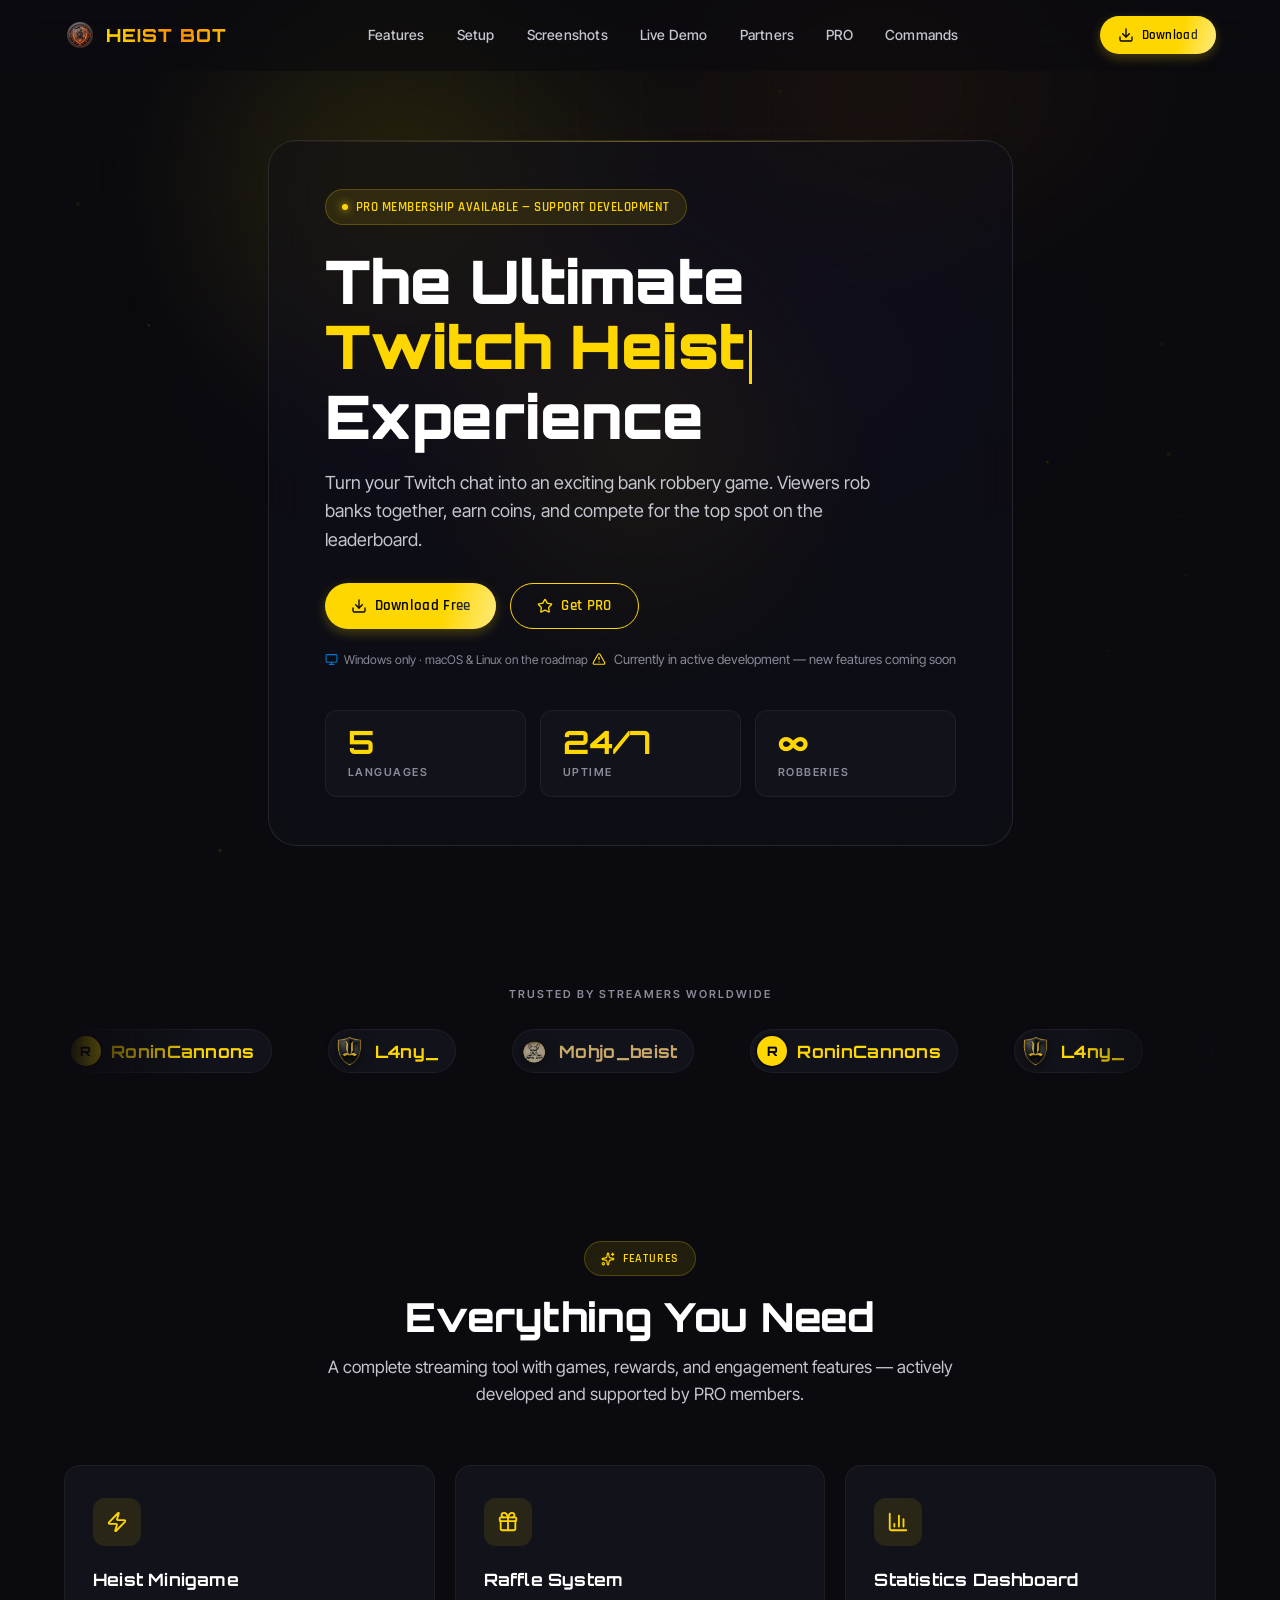
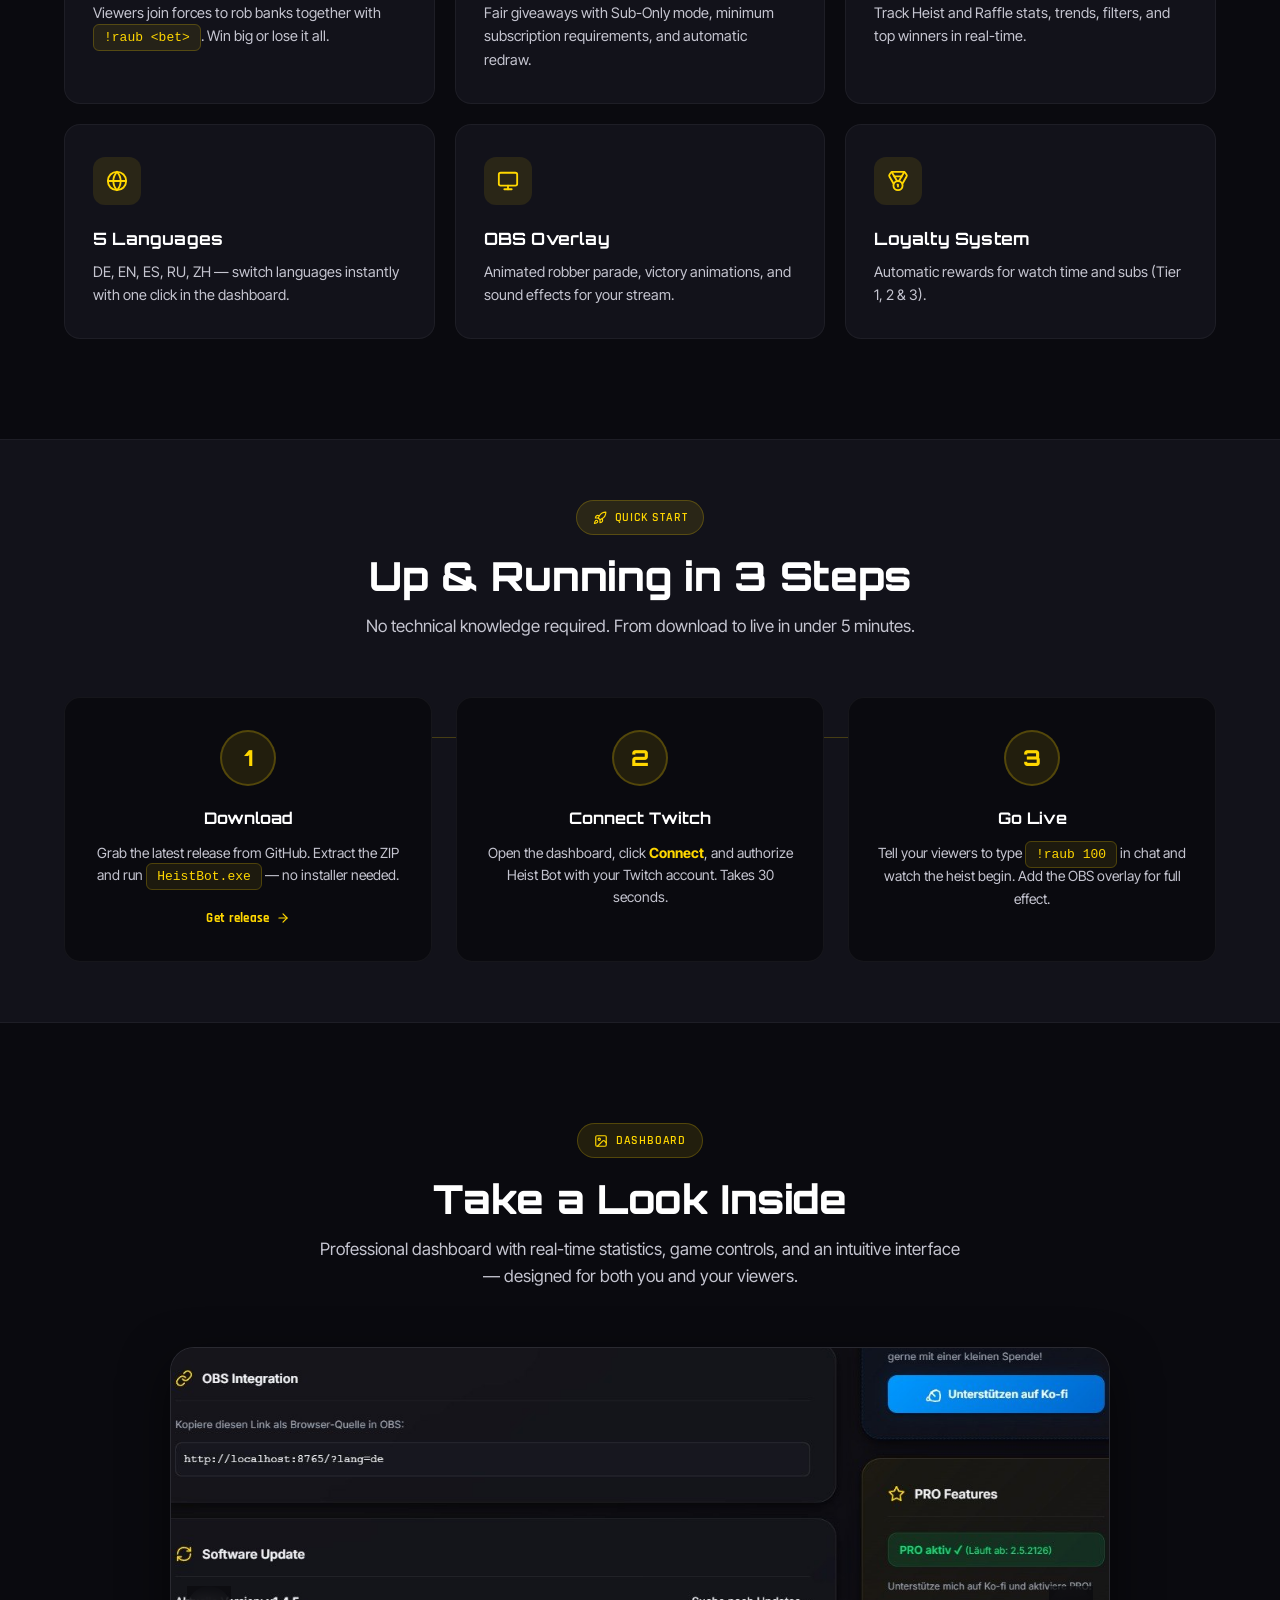
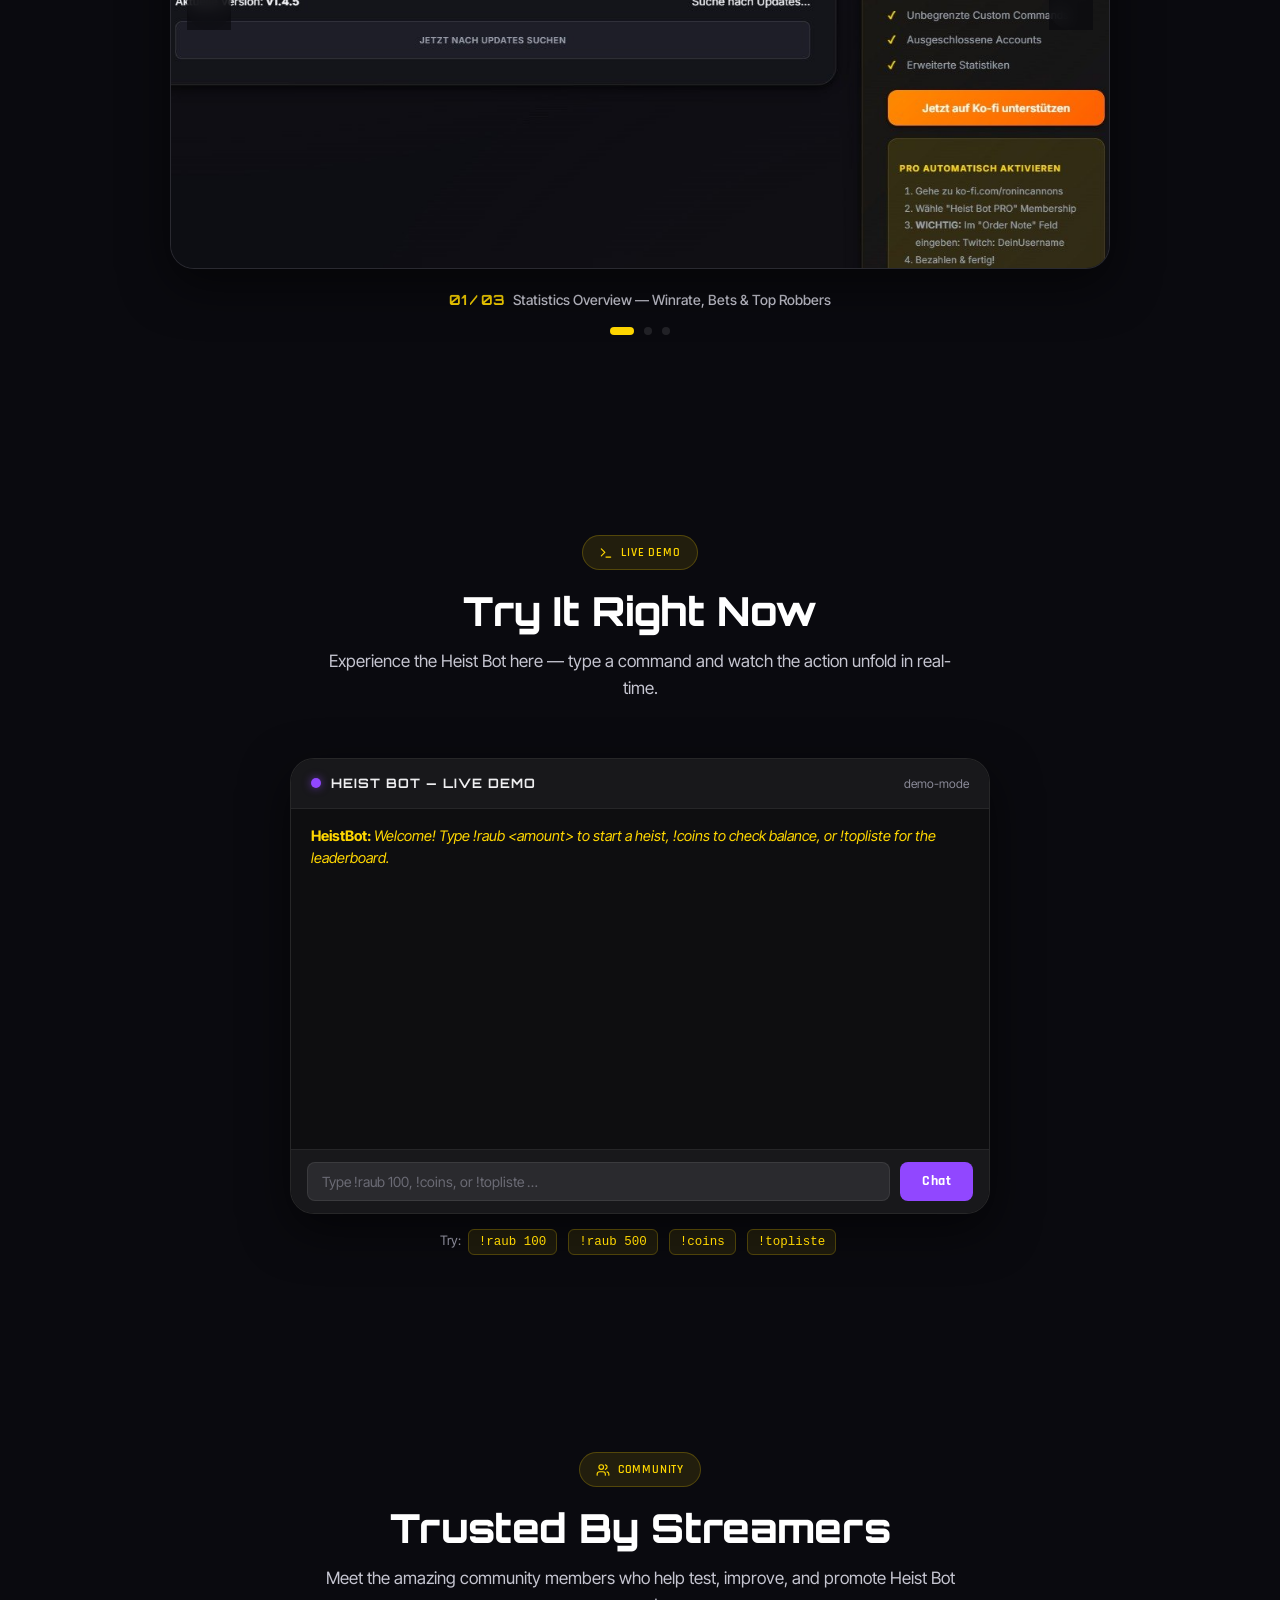
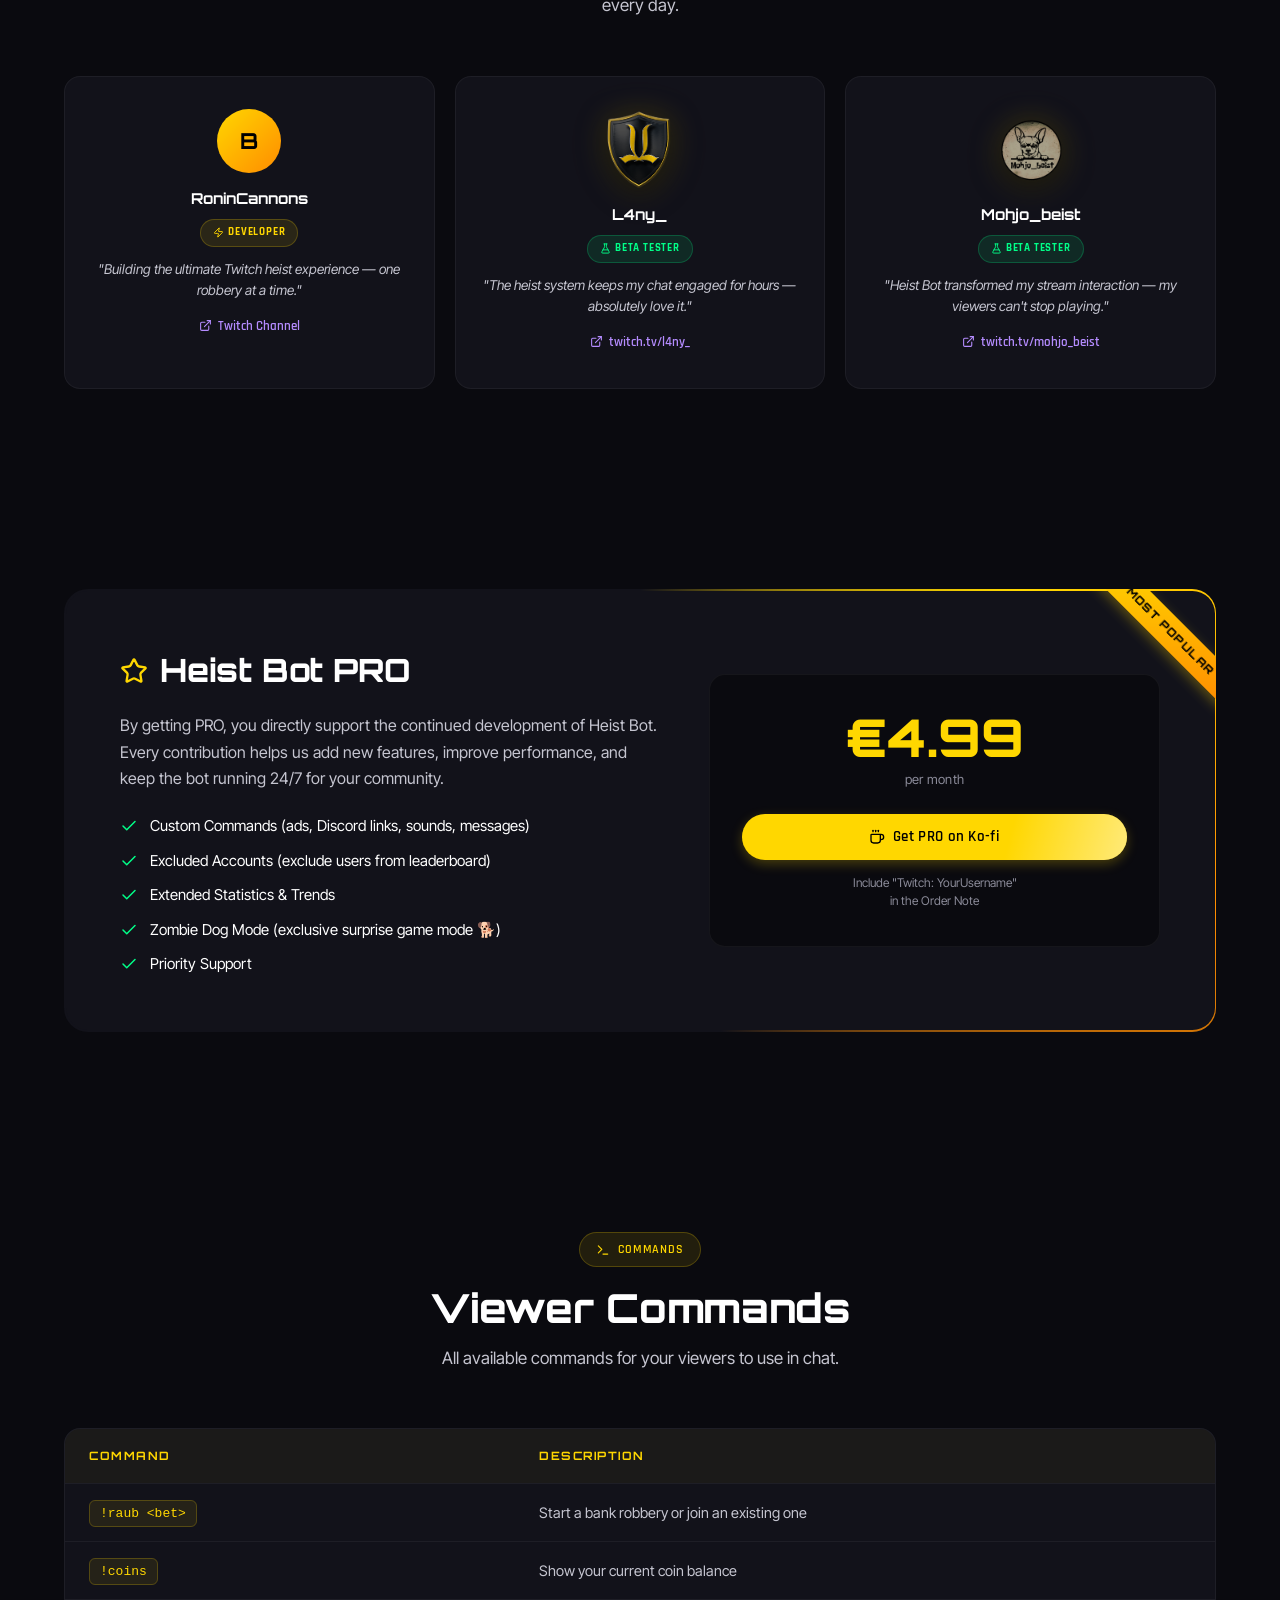
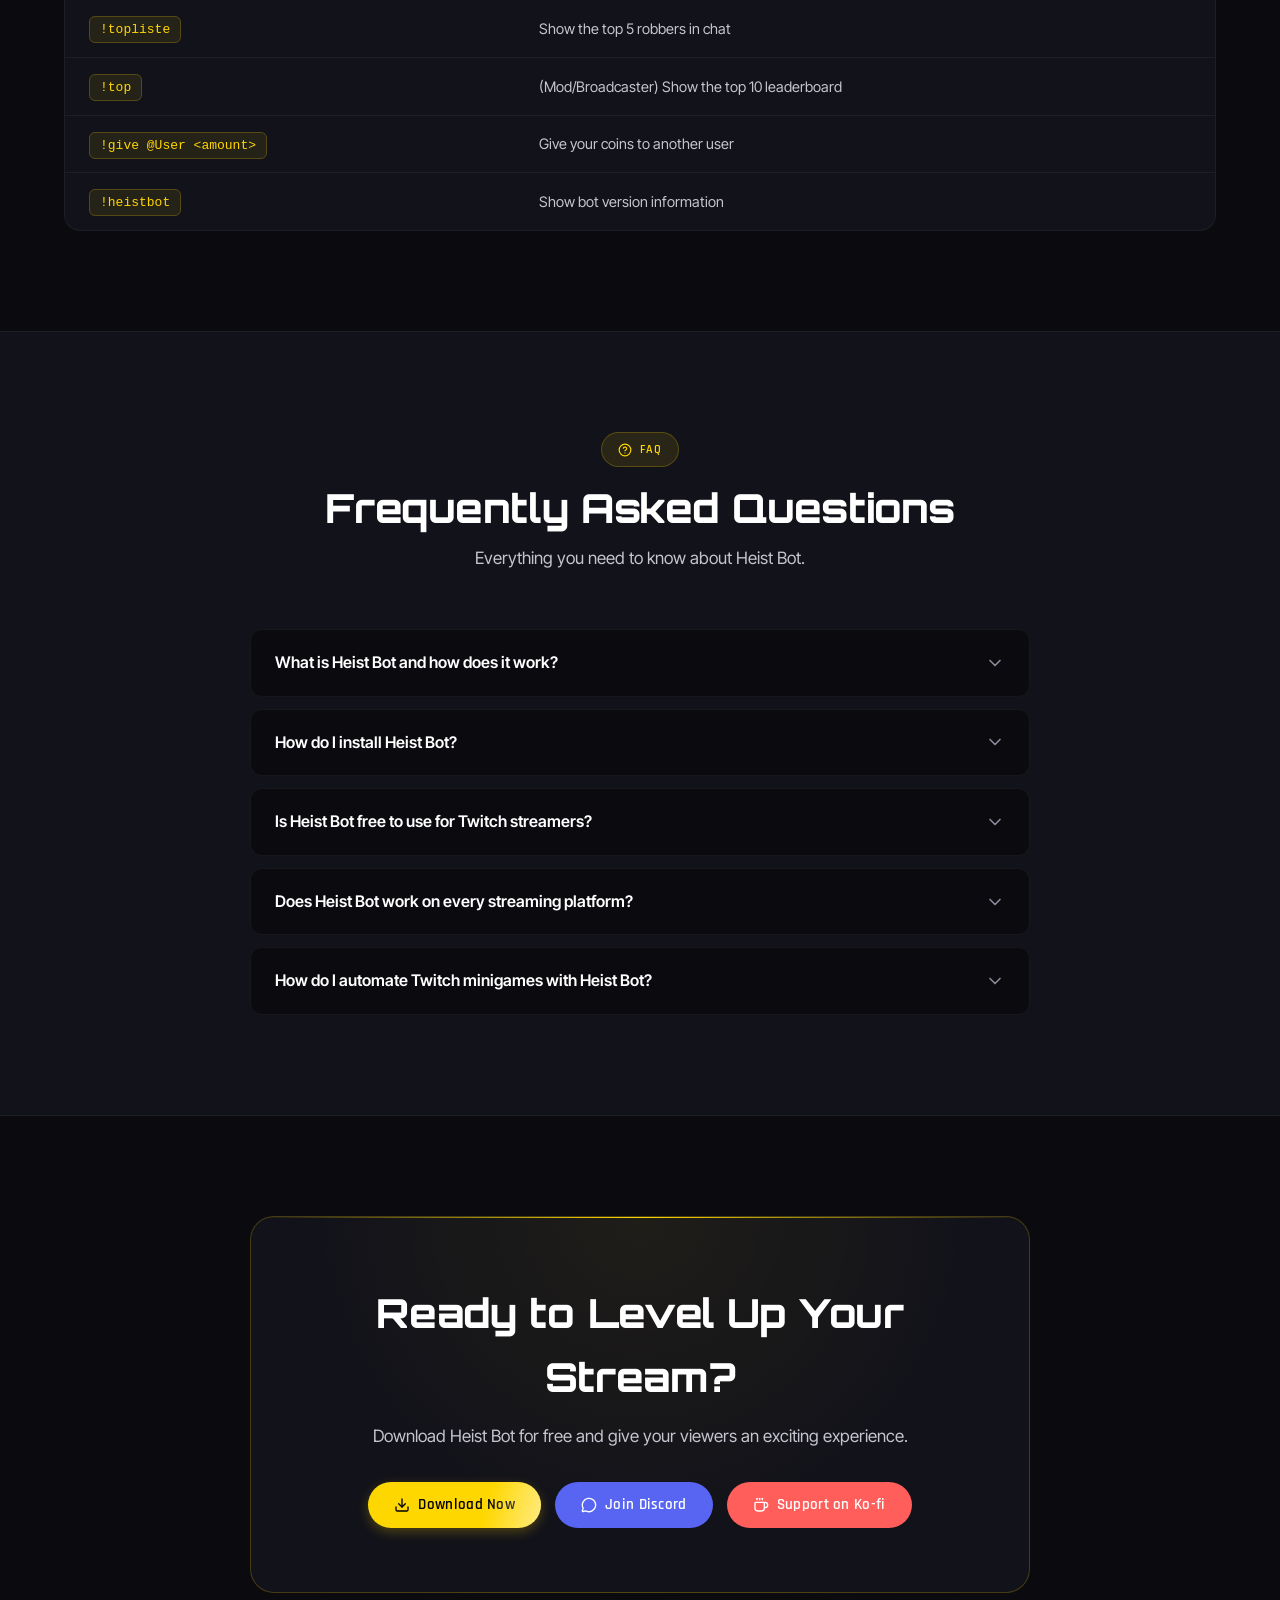
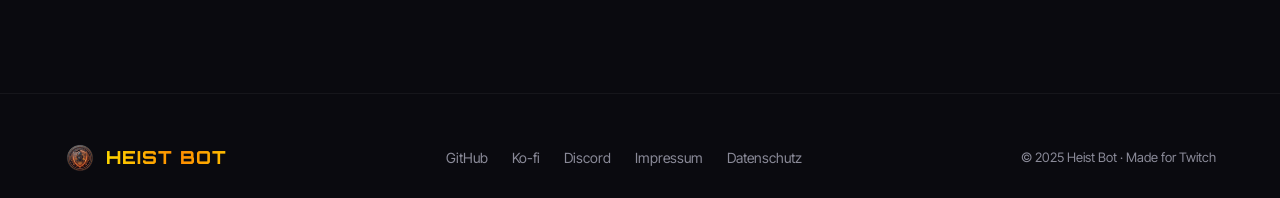
==== index.html @ ab1d0499 "Improve landing page: fixes, mobile nav, new components - Load Orbitron + Rajdhani fonts properly - " ====
<!DOCTYPE html>
<html lang="en">
<head>
    <meta charset="UTF-8">
    <meta name="viewport" content="width=device-width, initial-scale=1.0">
    <title>Heist Bot — The Ultimate Twitch Heist Experience | Free Twitch Bot</title>
    <meta name="description" content="Turn your Twitch chat into an exciting bank robbery game! Heist Bot lets viewers rob banks together, earn coins, and compete on leaderboards. Free download, PRO features available.">
    <meta name="keywords" content="Twitch bot, Twitch heist, stream tools, Twitch games, streamer bot, channel rewards, Twitch overlay, OBS overlay, Twitch chat game">
    <meta name="author" content="Benjamin Wascher">
    <meta name="robots" content="index, follow">
    <meta name="theme-color" content="#0a0a0f">

    <!-- Open Graph / Facebook -->
    <meta property="og:type" content="website">
    <meta property="og:url" content="https://www.heist-bot.pro">
    <meta property="og:title" content="Heist Bot — The Ultimate Twitch Heist Experience">
    <meta property="og:description" content="Turn your Twitch chat into an exciting bank robbery game! Viewers rob banks together, earn coins, and compete on leaderboards.">
    <meta property="og:image" content="https://www.heist-bot.pro/assets/og-image.png">

    <!-- Twitter -->
    <meta property="twitter:card" content="summary_large_image">
    <meta property="twitter:url" content="https://www.heist-bot.pro">
    <meta property="twitter:title" content="Heist Bot — The Ultimate Twitch Heist Experience">
    <meta property="twitter:description" content="Turn your Twitch chat into an exciting bank robbery game! Viewers rob banks together, earn coins, and compete on leaderboards.">
    <meta property="twitter:image" content="https://www.heist-bot.pro/assets/og-image.png">

    <link rel="canonical" href="https://www.heist-bot.pro">
    <link rel="icon" type="image/png" href="assets/favicon.png">
    <link rel="stylesheet" href="assets/fonts.css">

    <link rel="preconnect" href="https://fonts.googleapis.com">
    <link rel="preconnect" href="https://fonts.gstatic.com" crossorigin>
    <link href="https://fonts.googleapis.com/css2?family=Inter+Tight:wght@400;500;600;700&family=Orbitron:wght@700;800;900&family=Rajdhani:wght@500;600;700&display=swap" rel="stylesheet">

    <script src="assets/js/lucide.min.js"></script>

    <!-- Schema -->
    <script type="application/ld+json">
    {
      "@context": "https://schema.org",
      "@type": "SoftwareApplication",
      "name": "Heist Bot",
      "operatingSystem": "Windows",
      "applicationCategory": "GameApplication",
      "offers": { "@type": "Offer", "price": "0", "priceCurrency": "USD" }
    }
    </script>
    <script type="application/ld+json">
    {
      "@context": "https://schema.org",
      "@type": "FAQPage",
      "mainEntity": [
        { "@type": "Question", "name": "What is Heist Bot and how does it work?",
          "acceptedAnswer": { "@type": "Answer", "text": "Heist Bot is a free, interactive Twitch chat game that allows your viewers to team up, rob virtual banks, and earn coins. It integrates directly with your stream to boost engagement." } },
        { "@type": "Question", "name": "Is Heist Bot free to use for Twitch streamers?",
          "acceptedAnswer": { "@type": "Answer", "text": "Yes, the core features of Heist Bot are completely free to use. We also offer optional PRO features for advanced customization and premium support." } },
        { "@type": "Question", "name": "How do I install Heist Bot?",
          "acceptedAnswer": { "@type": "Answer", "text": "Download the latest release from GitHub, extract the ZIP, run HeistBot.exe, connect your Twitch account in the dashboard, and go live. Full setup takes under 5 minutes." } },
        { "@type": "Question", "name": "How do I automate Twitch minigames with Heist Bot?",
          "acceptedAnswer": { "@type": "Answer", "text": "Once connected to your Twitch channel, Heist Bot automatically listens for chat commands like '!raub' to start minigames, manage leaderboards, and distribute virtual coins without manual intervention." } }
      ]
    }
    </script>

    <style>
        /* ===== CSS CUSTOM PROPERTIES ===== */
        :root {
            --gold: #ffd700;
            --gold-deep: #ff8c00;
            --pro-gold: linear-gradient(135deg, #ffd700, #ff8c00);

            --surface: #0a0a0f;
            --surface-1: #12121a;
            --surface-2: #1a1a24;
            --surface-3: #22222e;

            --text: #ffffff;
            --text-2: #c5c5d0;
            --text-3: #8a8a98;
            --gold-text: #ffd700;

            --outline: rgba(255, 255, 255, 0.10);
            --outline-soft: rgba(255, 255, 255, 0.05);
            --gold-soft: rgba(255, 215, 0, 0.10);
            --gold-line: rgba(255, 215, 0, 0.22);

            --r-sm: 8px;
            --r-md: 12px;
            --r-lg: 16px;
            --r-xl: 24px;
            --r-full: 999px;

            --shadow-1: 0 2px 8px rgba(0,0,0,0.3);
            --shadow-2: 0 8px 24px rgba(0,0,0,0.4);
            --shadow-3: 0 16px 48px rgba(0,0,0,0.55);

            --ease-spring: cubic-bezier(0.34, 1.56, 0.64, 1);
            --ease-smooth: cubic-bezier(0.4, 0, 0.2, 1);

            --font-display: 'Orbitron', 'Inter Tight', sans-serif;
            --font-body: 'Inter Tight', system-ui, -apple-system, 'Segoe UI', Roboto, sans-serif;
            --font-ui: 'Rajdhani', 'Inter Tight', sans-serif;

            --success: #00ff88;
        }

        * { margin: 0; padding: 0; box-sizing: border-box; }
        html { scroll-behavior: smooth; }
        body {
            font-family: var(--font-body);
            background: var(--surface);
            color: var(--text);
            line-height: 1.6;
            overflow-x: hidden;
            -webkit-font-smoothing: antialiased;
            -moz-osx-font-smoothing: grayscale;
            text-rendering: optimizeLegibility;
        }

        body::before {
            content: '';
            position: fixed;
            inset: 0;
            background:
                linear-gradient(90deg, rgba(255,215,0,0.014) 1px, transparent 1px),
                linear-gradient(rgba(255,215,0,0.014) 1px, transparent 1px);
            background-size: 64px 64px;
            pointer-events: none;
            z-index: -2;
            mask-image: radial-gradient(ellipse at center top, black 30%, transparent 80%);
        }

        .aurora {
            position: fixed;
            top: -20%;
            left: 50%;
            transform: translateX(-50%);
            width: 1200px;
            height: 900px;
            pointer-events: none;
            z-index: -1;
            opacity: 0.7;
            background:
                radial-gradient(ellipse 40% 50% at 30% 40%, rgba(255,215,0,0.18), transparent 60%),
                radial-gradient(ellipse 50% 40% at 70% 30%, rgba(255,140,0,0.10), transparent 60%),
                radial-gradient(ellipse 60% 40% at 50% 60%, rgba(145,71,255,0.08), transparent 70%);
            filter: blur(40px);
            transition: opacity 0.8s var(--ease-smooth);
        }
        .scrolled .aurora { opacity: 0.25; }

        .spotlight {
            position: fixed;
            inset: 0;
            pointer-events: none;
            z-index: -1;
            background: radial-gradient(
                400px circle at var(--mx, 50%) var(--my, 50%),
                rgba(255, 215, 0, 0.10),
                transparent 60%
            );
            transition: opacity 0.3s;
        }

        #particleCanvas {
            position: fixed;
            inset: 0;
            pointer-events: none;
            z-index: 0;
            opacity: 0.7;
        }

        .container {
            max-width: 1200px;
            margin: 0 auto;
            padding: 0 24px;
            position: relative;
            z-index: 1;
        }

        /* ===== NAVIGATION ===== */
        nav {
            position: fixed;
            top: 0;
            left: 0;
            right: 0;
            background: rgba(10, 10, 15, 0.6);
            backdrop-filter: blur(16px) saturate(140%);
            -webkit-backdrop-filter: blur(16px) saturate(140%);
            border-bottom: 1px solid transparent;
            z-index: 1000;
            padding: 16px 0;
            transition: padding 0.3s var(--ease-smooth),
                        background 0.3s var(--ease-smooth),
                        border-color 0.3s var(--ease-smooth);
        }
        .scrolled nav {
            padding: 10px 0;
            background: rgba(10, 10, 15, 0.92);
            border-bottom-color: var(--outline-soft);
        }
        nav .container {
            display: flex;
            justify-content: space-between;
            align-items: center;
        }

        /* Logo with animated gradient shimmer */
        .logo {
            display: flex;
            align-items: center;
            gap: 10px;
            text-decoration: none;
        }
        .logo-img {
            width: 32px;
            height: 32px;
            object-fit: contain;
            transition: transform 0.3s var(--ease-smooth);
        }
        .scrolled .logo-img { width: 28px; height: 28px; }
        .logo-text {
            font-family: var(--font-display);
            font-weight: 800;
            font-size: 18px;
            letter-spacing: 1px;
            background: linear-gradient(90deg, #ffd700 0%, #ff8c00 30%, #ffd700 60%, #ff8c00 100%);
            background-size: 200% auto;
            -webkit-background-clip: text;
            -webkit-text-fill-color: transparent;
            background-clip: text;
            animation: logo-shine 4s linear infinite;
            transition: font-size 0.3s var(--ease-smooth);
        }
        @keyframes logo-shine {
            to { background-position: 200% center; }
        }
        .scrolled .logo-text { font-size: 16px; }

        .nav-links {
            display: flex;
            gap: 32px;
            list-style: none;
        }
        .nav-links a {
            color: var(--text-2);
            text-decoration: none;
            font-weight: 500;
            font-size: 14px;
            font-family: var(--font-body);
            letter-spacing: 0.2px;
            transition: color 0.2s var(--ease-smooth);
            position: relative;
            padding: 4px 0;
        }
        .nav-links a::after {
            content: '';
            position: absolute;
            bottom: -2px;
            left: 0;
            width: 0;
            height: 2px;
            background: var(--gold);
            border-radius: 1px;
            transition: width 0.3s var(--ease-spring);
        }
        .nav-links a:hover { color: var(--gold); }
        .nav-links a:hover::after { width: 100%; }

        /* Hamburger */
        .hamburger {
            display: none;
            flex-direction: column;
            gap: 5px;
            cursor: pointer;
            padding: 6px;
            background: none;
            border: none;
            z-index: 1001;
        }
        .hamburger span {
            display: block;
            width: 24px;
            height: 2px;
            background: var(--text);
            border-radius: 2px;
            transition: transform 0.3s var(--ease-smooth), opacity 0.3s, background 0.3s;
        }
        .hamburger.open span:nth-child(1) { transform: translateY(7px) rotate(45deg); background: var(--gold); }
        .hamburger.open span:nth-child(2) { opacity: 0; }
        .hamburger.open span:nth-child(3) { transform: translateY(-7px) rotate(-45deg); background: var(--gold); }

        /* Mobile nav overlay */
        .mobile-nav {
            display: none;
            position: fixed;
            inset: 0;
            background: rgba(10, 10, 15, 0.97);
            backdrop-filter: blur(20px);
            z-index: 999;
            flex-direction: column;
            align-items: center;
            justify-content: center;
            gap: 32px;
            padding: 80px 24px 40px;
        }
        .mobile-nav.open { display: flex; }
        .mobile-nav a {
            font-family: var(--font-display);
            font-size: 24px;
            font-weight: 700;
            color: var(--text-2);
            text-decoration: none;
            letter-spacing: 1px;
            transition: color 0.2s;
        }
        .mobile-nav a:hover { color: var(--gold); }

        /* ===== BUTTONS ===== */
        .btn {
            display: inline-flex;
            align-items: center;
            justify-content: center;
            gap: 8px;
            padding: 0 26px;
            height: 46px;
            border-radius: var(--r-full);
            font-family: var(--font-ui);
            font-weight: 600;
            font-size: 15px;
            letter-spacing: 0.3px;
            text-decoration: none;
            cursor: pointer;
            border: none;
            transition: transform 0.2s var(--ease-spring),
                        box-shadow 0.3s var(--ease-smooth),
                        background 0.3s;
            position: relative;
            overflow: hidden;
            white-space: nowrap;
        }
        .btn svg { width: 16px; height: 16px; }

        /* Shimmer effect on primary buttons (21st.dev style) */
        .btn-primary {
            background: var(--gold);
            color: #000;
            box-shadow: 0 4px 12px rgba(255, 215, 0, 0.25);
        }
        .btn-primary::after {
            content: '';
            position: absolute;
            inset: 0;
            background: linear-gradient(105deg, transparent 35%, rgba(255,255,255,0.45) 50%, transparent 65%);
            background-size: 200% 100%;
            background-position: 200% 0;
            animation: btn-shimmer 3s ease-in-out infinite;
        }
        @keyframes btn-shimmer {
            0% { background-position: 200% 0; }
            40%, 100% { background-position: -200% 0; }
        }
        .btn-primary:hover {
            transform: translateY(-2px);
            box-shadow: 0 10px 28px rgba(255, 215, 0, 0.45);
        }
        .btn-primary:active { transform: translateY(0); }

        .btn-secondary {
            background: transparent;
            border: 1.5px solid var(--gold);
            color: var(--gold);
        }
        .btn-secondary:hover {
            background: var(--gold-soft);
            transform: translateY(-2px);
        }

        .btn-discord {
            background: #5865F2;
            color: white;
        }
        .btn-discord:hover {
            transform: translateY(-2px);
            box-shadow: 0 10px 28px rgba(88, 101, 242, 0.4);
        }

        .btn-kofi {
            background: #FF5E5B;
            color: white;
        }
        .btn-kofi:hover {
            transform: translateY(-2px);
            box-shadow: 0 10px 28px rgba(255, 94, 91, 0.4);
        }

        .btn-sm {
            height: 38px;
            padding: 0 18px;
            font-size: 13px;
        }

        /* ===== HERO ===== */
        .hero {
            min-height: 100vh;
            display: flex;
            align-items: center;
            padding: 140px 0 80px;
            position: relative;
        }
        .hero-content { max-width: 760px; position: relative; z-index: 2; }
        .hero-glass {
            background: rgba(18, 18, 26, 0.55);
            backdrop-filter: blur(20px) saturate(140%);
            -webkit-backdrop-filter: blur(20px) saturate(140%);
            border: 1px solid var(--outline);
            border-radius: 28px;
            padding: 48px 56px;
            position: relative;
            overflow: hidden;
            animation: fade-in-up 0.7s var(--ease-smooth) 0.05s both;
        }
        .hero-glass::before {
            content: '';
            position: absolute;
            top: 0; left: 0; right: 0;
            height: 1px;
            background: linear-gradient(90deg, transparent, rgba(255,215,0,0.4), transparent);
        }
        @keyframes fade-in-up {
            from { opacity: 0; transform: translateY(24px); }
            to   { opacity: 1; transform: translateY(0); }
        }

        .hero-badge {
            display: inline-flex;
            align-items: center;
            gap: 8px;
            background: var(--gold-soft);
            border: 1px solid var(--gold-line);
            padding: 7px 16px;
            border-radius: var(--r-full);
            font-size: 12.5px;
            color: var(--gold);
            margin-bottom: 24px;
            font-weight: 600;
            font-family: var(--font-ui);
            letter-spacing: 0.5px;
            text-transform: uppercase;
        }
        .hero-badge .pulse-dot {
            width: 6px;
            height: 6px;
            border-radius: 50%;
            background: var(--gold);
            box-shadow: 0 0 8px var(--gold);
            animation: pulse-dot 2s ease-in-out infinite;
        }
        @keyframes pulse-dot {
            0%, 100% { opacity: 1; transform: scale(1); }
            50%      { opacity: 0.5; transform: scale(0.8); }
        }

        .hero h1 {
            font-family: var(--font-display);
            font-size: clamp(36px, 5.5vw, 60px);
            font-weight: 900;
            line-height: 1.08;
            margin-bottom: 20px;
            letter-spacing: -0.5px;
        }
        .hero h1 .gold-line {
            color: var(--gold);
            display: block;
            min-height: 1.08em;
        }
        .hero h1 .typewriter-cursor {
            display: inline-block;
            width: 3px;
            height: 0.9em;
            background: var(--gold);
            margin-left: 4px;
            vertical-align: text-bottom;
            animation: blink 0.85s step-end infinite;
        }
        @keyframes blink { 50% { opacity: 0; } }

        .hero-lede {
            font-size: 18px;
            line-height: 1.6;
            color: var(--text-2);
            margin-bottom: 28px;
            max-width: 580px;
        }
        .hero-buttons {
            display: flex;
            gap: 14px;
            flex-wrap: wrap;
            align-items: center;
        }

        /* Windows-only badge */
        .platform-badge {
            display: inline-flex;
            align-items: center;
            gap: 6px;
            font-size: 12px;
            color: var(--text-3);
            font-family: var(--font-body);
            margin-top: 12px;
        }
        .platform-badge svg { width: 13px; height: 13px; color: #0078d4; }

        .hero-warning {
            color: var(--text-3);
            font-size: 13px;
            margin-top: 20px;
            display: inline-flex;
            align-items: center;
            gap: 8px;
            font-family: var(--font-body);
        }
        .hero-warning svg { width: 14px; height: 14px; color: var(--gold); }

        /* NumberTicker stats */
        .stats {
            display: flex;
            gap: 14px;
            margin-top: 36px;
            flex-wrap: wrap;
        }
        .stat-item {
            text-align: left;
            padding: 14px 22px;
            background: rgba(255,255,255,0.025);
            border-radius: var(--r-md);
            border: 1px solid var(--outline-soft);
            transition: border-color 0.3s, background 0.3s, transform 0.3s var(--ease-spring);
            flex: 1;
            min-width: 110px;
        }
        .stat-item:hover {
            transform: translateY(-2px);
            border-color: var(--gold-line);
            background: rgba(255,215,0,0.04);
        }
        .stat-value {
            font-family: var(--font-display);
            font-size: 32px;
            font-weight: 700;
            color: var(--gold);
            line-height: 1.1;
        }
        .stat-label {
            color: var(--text-3);
            font-size: 11px;
            text-transform: uppercase;
            letter-spacing: 1.5px;
            margin-top: 4px;
            font-weight: 600;
        }

        /* ===== TRUST MARQUEE ===== */
        .marquee { padding: 32px 0 0; position: relative; }
        .marquee-label {
            text-align: center;
            color: var(--text-3);
            font-size: 11px;
            text-transform: uppercase;
            letter-spacing: 2px;
            margin-bottom: 18px;
            font-weight: 600;
        }
        .marquee-track-wrap {
            overflow-x: hidden;
            overflow-y: visible;
            padding: 8px 0;
            mask-image: linear-gradient(90deg, transparent, black 12%, black 88%, transparent);
            -webkit-mask-image: linear-gradient(90deg, transparent, black 12%, black 88%, transparent);
        }
        .marquee-track {
            display: flex;
            gap: 56px;
            width: max-content;
            animation: marquee 35s linear infinite;
            align-items: center;
        }
        .marquee-track:hover { animation-play-state: paused; }
        .marquee-item {
            font-family: var(--font-display);
            font-size: 17px;
            font-weight: 700;
            color: var(--text);
            white-space: nowrap;
            letter-spacing: 0.3px;
            display: inline-flex;
            align-items: center;
            gap: 10px;
            padding: 6px 16px 6px 6px;
            border-radius: var(--r-full);
            background: var(--surface-1);
            border: 1px solid var(--outline-soft);
            transition: transform 0.3s var(--ease-spring), border-color 0.3s, background 0.3s;
        }
        .marquee-item:hover {
            transform: translateY(-2px);
            border-color: var(--mq-color, var(--gold));
            background: var(--surface-2);
        }
        .marquee-item .badge {
            width: 30px; height: 30px;
            display: inline-flex;
            align-items: center;
            justify-content: center;
            font-size: 13px;
            font-weight: 800;
            color: #000;
            border-radius: 50%;
            background: var(--mq-color, var(--gold));
            box-shadow: 0 0 0 2px rgba(0,0,0,0.4);
            overflow: hidden;
        }
        .marquee-item .badge img { width: 100%; height: 100%; object-fit: contain; display: block; }
        .marquee-item.has-logo .badge { background: transparent; box-shadow: none; overflow: visible; }
        .marquee-item.has-logo .badge img {
            filter: drop-shadow(0 2px 6px rgba(0,0,0,0.5));
        }
        .marquee-item .name { color: var(--mq-color, var(--gold)); }
        @keyframes marquee {
            from { transform: translateX(0); }
            to   { transform: translateX(-50%); }
        }

        /* ===== SECTIONS ===== */
        section { padding: 100px 0; position: relative; }
        section.tight { padding: 60px 0; }

        .section-header {
            text-align: center;
            margin-bottom: 56px;
            max-width: 640px;
            margin-left: auto;
            margin-right: auto;
        }
        .section-tag {
            display: inline-flex;
            align-items: center;
            gap: 8px;
            background: var(--gold-soft);
            color: var(--gold);
            padding: 7px 16px;
            border-radius: var(--r-full);
            font-size: 12px;
            font-weight: 600;
            margin-bottom: 18px;
            border: 1px solid var(--gold-line);
            font-family: var(--font-ui);
            letter-spacing: 0.8px;
            text-transform: uppercase;
        }
        .section-tag svg { width: 14px; height: 14px; }
        .section-header h2 {
            font-family: var(--font-display);
            font-size: clamp(28px, 4vw, 40px);
            margin-bottom: 14px;
            font-weight: 800;
            letter-spacing: -0.3px;
            line-height: 1.15;
        }
        .section-header p { color: var(--text-2); font-size: 17px; line-height: 1.6; }

        /* ===== FEATURE CARDS — MagicCard style (21st.dev) ===== */
        .features-grid {
            display: grid;
            grid-template-columns: repeat(3, 1fr);
            gap: 20px;
        }
        .feature-card {
            background: var(--surface-1);
            border-radius: var(--r-lg);
            padding: 32px 28px;
            border: 1px solid var(--outline-soft);
            transition: transform 0.3s var(--ease-spring), border-color 0.3s, background 0.3s;
            position: relative;
            overflow: hidden;
        }
        /* Top gold line on hover */
        .feature-card::before {
            content: '';
            position: absolute;
            top: 0; left: 0; right: 0;
            height: 2px;
            background: linear-gradient(90deg, transparent, var(--gold), transparent);
            opacity: 0;
            transition: opacity 0.3s;
        }
        /* MagicCard mouse-follow glow (21st.dev) */
        .feature-card::after {
            content: '';
            position: absolute;
            inset: 0;
            border-radius: inherit;
            background: radial-gradient(300px circle at var(--mouse-x, 50%) var(--mouse-y, 50%), rgba(255,215,0,0.07), transparent 70%);
            opacity: 0;
            transition: opacity 0.4s;
            pointer-events: none;
        }
        .feature-card:hover { transform: translateY(-4px); background: var(--surface-2); border-color: var(--gold-line); }
        .feature-card:hover::before { opacity: 1; }
        .feature-card:hover::after { opacity: 1; }
        .feature-icon {
            width: 48px; height: 48px;
            background: var(--gold-soft);
            border-radius: var(--r-md);
            display: flex; align-items: center; justify-content: center;
            margin-bottom: 20px;
            transition: transform 0.3s var(--ease-spring), background 0.3s;
        }
        .feature-card:hover .feature-icon { transform: scale(1.08); background: rgba(255, 215, 0, 0.18); }
        .feature-icon svg { width: 22px; height: 22px; color: var(--gold); }
        .feature-card h3 {
            font-family: var(--font-display);
            font-size: 17px; margin-bottom: 8px;
            font-weight: 700; color: var(--text); letter-spacing: 0.2px;
        }
        .feature-card p { color: var(--text-2); font-size: 14.5px; line-height: 1.6; }

        /* ===== SETUP STEPS (new section) ===== */
        .setup-section { background: var(--surface-1); border-top: 1px solid var(--outline-soft); border-bottom: 1px solid var(--outline-soft); }
        .steps-grid {
            display: grid;
            grid-template-columns: repeat(3, 1fr);
            gap: 24px;
            position: relative;
        }
        .steps-grid::before {
            content: '';
            position: absolute;
            top: 40px;
            left: calc(16.6% + 24px);
            right: calc(16.6% + 24px);
            height: 1px;
            background: linear-gradient(90deg, var(--gold-line), var(--gold-line));
            z-index: 0;
        }
        .step-card {
            background: var(--surface);
            border-radius: var(--r-lg);
            padding: 32px 24px;
            border: 1px solid var(--outline-soft);
            text-align: center;
            position: relative;
            z-index: 1;
            transition: transform 0.3s var(--ease-spring), border-color 0.3s;
        }
        .step-card:hover { transform: translateY(-4px); border-color: var(--gold-line); }
        .step-number {
            width: 56px; height: 56px;
            border-radius: 50%;
            background: var(--gold-soft);
            border: 2px solid var(--gold-line);
            display: flex; align-items: center; justify-content: center;
            margin: 0 auto 20px;
            font-family: var(--font-display);
            font-size: 22px;
            font-weight: 800;
            color: var(--gold);
            position: relative;
            transition: background 0.3s, box-shadow 0.3s;
        }
        .step-card:hover .step-number {
            background: rgba(255,215,0,0.18);
            box-shadow: 0 0 20px rgba(255,215,0,0.2);
        }
        .step-card h3 {
            font-family: var(--font-display);
            font-size: 16px; font-weight: 700;
            margin-bottom: 10px; color: var(--text);
        }
        .step-card p { color: var(--text-2); font-size: 14px; line-height: 1.6; }
        .step-card .step-btn {
            margin-top: 20px;
            display: inline-flex;
            align-items: center;
            gap: 6px;
            font-family: var(--font-ui);
            font-size: 13px;
            font-weight: 700;
            color: var(--gold);
            text-decoration: none;
            letter-spacing: 0.3px;
            transition: gap 0.2s var(--ease-spring);
        }
        .step-card .step-btn:hover { gap: 10px; }
        .step-card .step-btn svg { width: 14px; height: 14px; }

        /* ===== SCREENSHOTS CAROUSEL ===== */
        .carousel-container {
            position: relative;
            max-width: 940px;
            margin: 0 auto;
            border-radius: var(--r-xl);
            overflow: hidden;
            box-shadow: var(--shadow-3);
            border: 1px solid var(--outline);
            background: var(--surface-1);
        }
        .carousel-track { display: flex; transition: transform 0.6s var(--ease-smooth); }
        .carousel-slide { min-width: 100%; position: relative; overflow: hidden; }
        .carousel-slide img {
            width: 100%; height: 520px;
            object-fit: cover; object-position: top center;
            display: block;
            transform: scale(1);
            transition: transform 8s linear;
        }
        .carousel-slide.is-active img { transform: scale(1.06); }
        .carousel-caption {
            text-align: center;
            margin-top: 20px;
            color: var(--text-2);
            font-size: 14px;
            font-weight: 500;
            min-height: 22px;
        }
        .carousel-caption strong { color: var(--gold); font-family: var(--font-display); font-weight: 700; margin-right: 8px; }
        .carousel-arrow {
            position: absolute;
            top: 50%; transform: translateY(-50%);
            width: 44px; height: 44px;
            background: rgba(10, 10, 15, 0.7);
            border: 1px solid var(--outline);
            border-radius: 50%;
            cursor: pointer;
            display: flex; align-items: center; justify-content: center;
            transition: background 0.3s, border-color 0.3s, transform 0.3s var(--ease-spring);
            z-index: 10;
            backdrop-filter: blur(8px);
            color: white;
        }
        .carousel-arrow:hover {
            background: var(--gold); border-color: var(--gold); color: #000;
            transform: translateY(-50%) scale(1.08);
        }
        .carousel-arrow.prev { left: 16px; }
        .carousel-arrow.next { right: 16px; }
        .carousel-arrow svg { width: 20px; height: 20px; }
        .carousel-nav { display: flex; justify-content: center; gap: 10px; margin-top: 16px; }
        .carousel-dot {
            width: 8px; height: 8px;
            border-radius: 50%;
            background: var(--outline);
            cursor: pointer;
            transition: all 0.3s var(--ease-spring);
            border: none; padding: 0;
        }
        .carousel-dot.active { background: var(--gold); width: 24px; border-radius: 4px; }
        .carousel-dot:hover:not(.active) { background: rgba(255,255,255,0.3); }

        /* ===== LIVE CHAT DEMO ===== */
        .chat-window {
            max-width: 700px; margin: 0 auto;
            background: #0e0e10;
            border-radius: var(--r-xl);
            border: 1px solid var(--outline);
            overflow: hidden;
            box-shadow: var(--shadow-3);
        }
        .chat-header {
            background: #18181b;
            padding: 14px 20px;
            display: flex; align-items: center; gap: 10px;
            border-bottom: 1px solid rgba(255,255,255,0.06);
        }
        .chat-header-dot {
            width: 10px; height: 10px;
            border-radius: 50%;
            background: #9147ff;
            box-shadow: 0 0 8px rgba(145, 71, 255, 0.6);
            animation: pulse-dot 2s ease-in-out infinite;
        }
        .chat-header-title { font-family: var(--font-display); font-size: 13px; color: #efeff1; letter-spacing: 1px; font-weight: 700; }
        .chat-header-meta { margin-left: auto; color: #8a8a98; font-size: 12px; font-family: var(--font-body); }
        .chat-messages {
            height: 340px; overflow-y: auto;
            padding: 16px 20px;
            display: flex; flex-direction: column; gap: 6px;
            scroll-behavior: smooth; background: #0e0e10;
        }
        .chat-messages::-webkit-scrollbar { width: 4px; }
        .chat-messages::-webkit-scrollbar-thumb { background: rgba(255,255,255,0.12); border-radius: 2px; }
        .chat-msg {
            font-size: 14.5px; line-height: 1.55;
            animation: msg-appear 0.3s ease-out;
            word-break: break-word; color: #efeff1;
            font-family: var(--font-body);
        }
        @keyframes msg-appear { from { opacity: 0; transform: translateY(6px); } to { opacity: 1; transform: translateY(0); } }
        .chat-msg .username { font-weight: 700; }
        .chat-msg .username.bot     { color: #ffd700; }
        .chat-msg .username.viewer  { color: #9147ff; }
        .chat-msg .username.viewer2 { color: #00ff7f; }
        .chat-msg .username.viewer3 { color: #ff6b6b; }
        .chat-msg .system { color: #ffd700; font-style: italic; }
        .chat-msg .win    { color: #00ff88; font-weight: 600; }
        .chat-msg .lose   { color: #ff5a5a; font-weight: 600; }
        .chat-input-area {
            padding: 12px 16px;
            border-top: 1px solid rgba(255,255,255,0.06);
            display: flex; gap: 10px;
            background: #18181b;
        }
        .chat-input {
            flex: 1; background: #2a2a2e;
            border: 1px solid rgba(255,255,255,0.08);
            border-radius: 8px;
            padding: 10px 14px; color: #efeff1;
            font-family: var(--font-body); font-size: 14px;
            outline: none; transition: border-color 0.2s;
        }
        .chat-input:focus { border-color: #9147ff; }
        .chat-input::placeholder { color: #6b6b75; }
        .chat-send {
            background: #9147ff; border: none;
            border-radius: 8px; padding: 10px 22px;
            color: white; font-family: var(--font-ui);
            font-weight: 700; font-size: 14px;
            letter-spacing: 0.5px; cursor: pointer;
            transition: background 0.2s, transform 0.1s;
        }
        .chat-send:hover { background: #a970ff; }
        .chat-send:active { transform: scale(0.96); }
        .chat-hint { text-align: center; margin-top: 16px; color: var(--text-3); font-size: 13px; }
        .chat-hint code { font-size: 12.5px; margin: 0 4px; }

        /* ===== PARTNERS ===== */
        .partners-grid { display: grid; grid-template-columns: repeat(3, 1fr); gap: 20px; }
        .partner-card {
            background: var(--surface-1);
            border-radius: var(--r-lg);
            padding: 32px 24px;
            border: 1px solid var(--outline-soft);
            text-align: center;
            transition: transform 0.3s var(--ease-spring), border-color 0.3s, background 0.3s;
        }
        .partner-card:hover { transform: translateY(-4px); background: var(--surface-2); border-color: var(--gold-line); }
        .partner-avatar {
            width: 64px; height: 64px;
            border-radius: 50%;
            margin: 0 auto 14px;
            display: flex; align-items: center; justify-content: center;
            font-family: var(--font-display); font-size: 22px; font-weight: 700; color: #000;
        }
        .partner-avatar.tester  { background: linear-gradient(135deg, #00ff88, #00cc6a); }
        .partner-avatar.partner { background: linear-gradient(135deg, #9147ff, #6d28d9); color: #fff; }
        .partner-avatar.dev     { background: var(--pro-gold); }
        .partner-avatar.partner-logo { background: transparent; width: 80px; height: 80px; }
        .partner-avatar.partner-logo img {
            width: 100%; height: 100%; object-fit: contain; display: block;
            filter: drop-shadow(0 6px 14px rgba(0,0,0,0.5)) drop-shadow(0 0 14px rgba(255, 215, 0, 0.18));
            transition: transform 0.4s var(--ease-spring), filter 0.4s;
        }
        .partner-card:hover .partner-avatar.partner-logo img {
            transform: scale(1.08);
            filter: drop-shadow(0 8px 18px rgba(0,0,0,0.55)) drop-shadow(0 0 18px rgba(255, 215, 0, 0.32));
        }
        .partner-name { font-family: var(--font-display); font-size: 15px; font-weight: 700; margin-bottom: 8px; color: var(--text); }
        .partner-badge {
            display: inline-flex; align-items: center; gap: 4px;
            font-size: 11px; font-weight: 700;
            padding: 4px 12px; border-radius: var(--r-full);
            margin-bottom: 12px; letter-spacing: 0.8px;
            text-transform: uppercase; font-family: var(--font-ui);
        }
        .partner-badge.tester       { background: rgba(0,255,136,0.10); color: #00ff88; border: 1px solid rgba(0,255,136,0.22); }
        .partner-badge.partner-type { background: rgba(145,71,255,0.10); color: #b58cff; border: 1px solid rgba(145,71,255,0.30); }
        .partner-badge.dev-type     { background: rgba(255,215,0,0.10); color: #ffd700; border: 1px solid var(--gold-line); }
        .partner-quote { color: var(--text-2); font-size: 13.5px; line-height: 1.55; font-style: italic; margin-bottom: 14px; }
        .partner-link {
            display: inline-flex; align-items: center; gap: 6px;
            color: #b58cff; text-decoration: none;
            font-size: 13px; font-weight: 600;
            transition: color 0.2s; font-family: var(--font-ui);
        }
        .partner-link:hover { color: #d4b8ff; }
        .partner-link svg { width: 13px; height: 13px; }

        /* ===== PRO SECTION — BorderBeam (21st.dev) ===== */
        .pro-section { padding: 100px 0; }

        /* @property for conic animation */
        @property --beam-angle {
            syntax: '<angle>';
            inherits: false;
            initial-value: 0deg;
        }
        @keyframes beam-rotate { to { --beam-angle: 360deg; } }

        .pro-card {
            background: var(--surface-1);
            border-radius: var(--r-xl);
            padding: 56px;
            display: grid;
            grid-template-columns: 1.2fr 1fr;
            gap: 48px;
            align-items: center;
            position: relative;
            overflow: hidden;
            isolation: isolate;
        }
        /* BorderBeam: animated conic gradient border */
        .pro-card::before {
            content: '';
            position: absolute;
            inset: -1.5px;
            border-radius: calc(var(--r-xl) + 1.5px);
            background: conic-gradient(
                from var(--beam-angle, 0deg),
                transparent 0deg,
                #ffd700 60deg,
                #ff8c00 100deg,
                transparent 160deg
            );
            animation: beam-rotate 4s linear infinite;
            z-index: -1;
        }
        /* Inner mask to show only the border */
        .pro-card::after {
            content: '';
            position: absolute;
            inset: 1.5px;
            border-radius: calc(var(--r-xl) - 1.5px);
            background: var(--surface-1);
            z-index: -1;
        }
        .pro-card-inner {
            display: contents;
        }
        .pro-ribbon-wrap {
            position: absolute;
            top: 0; right: 0;
            width: 130px; height: 130px;
            overflow: hidden;
            pointer-events: none;
            z-index: 2;
        }
        .pro-ribbon {
            position: absolute;
            top: 28px; right: -44px;
            width: 180px;
            text-align: center;
            transform: rotate(45deg);
            background: var(--pro-gold);
            color: #000;
            font-family: var(--font-display);
            font-size: 11px; font-weight: 800;
            letter-spacing: 1.4px;
            padding: 6px 0;
            box-shadow: 0 4px 12px rgba(255, 215, 0, 0.3);
        }
        .pro-content { position: relative; z-index: 1; }
        .pro-content h2 {
            font-family: var(--font-display);
            font-size: 32px; margin-bottom: 16px;
            font-weight: 800;
            display: flex; align-items: center; gap: 12px;
            letter-spacing: -0.2px;
        }
        .pro-content h2 svg { width: 28px; height: 28px; color: var(--gold); }
        .pro-content > p { color: var(--text-2); font-size: 16px; margin-bottom: 24px; line-height: 1.65; }
        .pro-features-list { list-style: none; display: grid; gap: 12px; }
        .pro-features-list li {
            display: flex; align-items: flex-start; gap: 12px;
            font-size: 15px; color: var(--text); line-height: 1.5;
        }
        .pro-features-list li svg { width: 18px; height: 18px; color: var(--success); flex-shrink: 0; margin-top: 2px; }
        .pro-price {
            position: relative; z-index: 1;
            text-align: center;
            background: var(--surface);
            border-radius: var(--r-lg);
            padding: 36px 32px;
            border: 1px solid var(--outline-soft);
        }
        .price-value { font-family: var(--font-display); font-size: 52px; font-weight: 800; color: var(--gold); line-height: 1; }
        .price-period { color: var(--text-3); font-size: 13px; margin: 6px 0 24px; letter-spacing: 0.3px; }
        .pro-price .btn { width: 100%; }
        .pro-price-note { color: var(--text-3); font-size: 12px; margin-top: 14px; line-height: 1.5; }

        /* ===== COMMANDS TABLE ===== */
        .commands-table {
            background: var(--surface-1);
            border-radius: var(--r-lg);
            overflow: hidden;
            border: 1px solid var(--outline-soft);
        }
        .commands-table table { width: 100%; border-collapse: collapse; }
        .commands-table th {
            font-family: var(--font-display);
            background: rgba(255, 215, 0, 0.04);
            padding: 18px 24px;
            text-align: left;
            color: var(--gold);
            font-size: 11.5px;
            text-transform: uppercase;
            letter-spacing: 1.5px;
            font-weight: 700;
        }
        .commands-table td {
            padding: 16px 24px;
            border-top: 1px solid var(--outline-soft);
            color: var(--text-2); font-size: 14.5px;
            position: relative;
        }
        .commands-table tr { transition: background 0.2s; position: relative; }
        .commands-table tbody tr td:first-child {
            box-shadow: inset 0 0 0 0 var(--gold);
            transition: box-shadow 0.25s var(--ease-smooth);
        }
        .commands-table tbody tr:hover td { background: rgba(255, 215, 0, 0.03); color: var(--text); }
        .commands-table tbody tr:hover td:first-child { box-shadow: inset 3px 0 0 0 var(--gold); }

        code {
            background: rgba(255, 215, 0, 0.08);
            padding: 5px 10px;
            border-radius: 6px;
            font-family: 'JetBrains Mono', 'Fira Code', ui-monospace, monospace;
            font-size: 13px;
            color: var(--gold);
            border: 1px solid var(--gold-line);
            white-space: nowrap;
        }

        /* ===== FAQ ===== */
        .faq { background: var(--surface-1); border-top: 1px solid var(--outline-soft); border-bottom: 1px solid var(--outline-soft); }
        .faq-container { max-width: 780px; margin: 0 auto; display: flex; flex-direction: column; gap: 12px; }
        .faq-item {
            background: var(--surface);
            border-radius: var(--r-md);
            border: 1px solid var(--outline-soft);
            overflow: hidden;
            transition: border-color 0.3s, background 0.3s;
        }
        .faq-item[open] { border-color: var(--gold-line); background: var(--surface-2); }
        .faq-item summary {
            font-size: 16px; font-weight: 600; color: var(--text);
            outline: none; padding: 20px 24px;
            cursor: pointer; list-style: none;
            display: flex; justify-content: space-between; align-items: center; gap: 16px;
            transition: color 0.2s; font-family: var(--font-body);
        }
        .faq-item summary::-webkit-details-marker { display: none; }
        .faq-item summary:hover { color: var(--gold); }
        .faq-chev {
            width: 20px; height: 20px;
            color: var(--text-3);
            transition: transform 0.3s var(--ease-spring), color 0.2s;
            flex-shrink: 0;
        }
        .faq-item[open] .faq-chev { transform: rotate(180deg); color: var(--gold); }
        .faq-item summary:hover .faq-chev { color: var(--gold); }
        .faq-answer { padding: 0 24px 22px; color: var(--text-2); line-height: 1.65; font-size: 15px; }

        /* ===== CTA ===== */
        .cta { text-align: center; }
        .cta-card {
            max-width: 780px; margin: 0 auto;
            background: radial-gradient(ellipse at top, rgba(255,215,0,0.06), transparent 60%), var(--surface-1);
            border: 1px solid var(--gold-line);
            border-radius: var(--r-xl);
            padding: 64px 48px;
            position: relative; overflow: hidden;
        }
        .cta-card::before {
            content: '';
            position: absolute;
            top: 0; left: 0; right: 0;
            height: 1px;
            background: linear-gradient(90deg, transparent, var(--gold), transparent);
        }
        .cta h2 {
            font-family: var(--font-display);
            font-size: clamp(28px, 4vw, 40px);
            margin-bottom: 14px; font-weight: 800; letter-spacing: -0.3px;
        }
        .cta p { color: var(--text-2); font-size: 17px; margin-bottom: 32px; }
        .cta-buttons { display: flex; gap: 14px; justify-content: center; flex-wrap: wrap; }

        /* ===== FOOTER ===== */
        footer { padding: 48px 0 32px; border-top: 1px solid var(--outline-soft); }
        .footer-content {
            display: flex; justify-content: space-between;
            align-items: center; flex-wrap: wrap; gap: 24px;
        }
        .footer-links { display: flex; gap: 24px; flex-wrap: wrap; }
        .footer-links a {
            color: var(--text-3); text-decoration: none;
            font-size: 14px; transition: color 0.2s; font-family: var(--font-body);
        }
        .footer-links a:hover { color: var(--gold); }
        .footer-copy { color: var(--text-3); font-size: 13px; font-family: var(--font-body); }

        /* ===== SCROLL REVEAL ===== */
        .reveal {
            opacity: 0; transform: translateY(24px);
            transition: opacity 0.7s var(--ease-smooth), transform 0.7s var(--ease-smooth);
            will-change: opacity, transform;
        }
        .reveal.revealed { opacity: 1; transform: translateY(0); }
        .reveal-stagger > * { transition-delay: 0s; }
        .reveal-stagger.revealed > *:nth-child(1) { transition-delay: 0.05s; }
        .reveal-stagger.revealed > *:nth-child(2) { transition-delay: 0.10s; }
        .reveal-stagger.revealed > *:nth-child(3) { transition-delay: 0.15s; }
        .reveal-stagger.revealed > *:nth-child(4) { transition-delay: 0.20s; }
        .reveal-stagger.revealed > *:nth-child(5) { transition-delay: 0.25s; }
        .reveal-stagger.revealed > *:nth-child(6) { transition-delay: 0.30s; }

        /* ===== RESPONSIVE ===== */
        @media (max-width: 1024px) {
            .features-grid, .partners-grid { grid-template-columns: repeat(2, 1fr); }
            .steps-grid { grid-template-columns: repeat(3, 1fr); }
            .pro-card { grid-template-columns: 1fr; padding: 44px 32px; text-align: center; }
            .pro-content h2 { justify-content: center; }
            .pro-features-list li { text-align: left; }
            .hero-glass { padding: 40px 36px; }
        }
        @media (max-width: 768px) {
            .nav-links { display: none; }
            .hamburger { display: flex; }
            .hero { padding: 120px 0 60px; }
            .hero-glass { padding: 32px 24px; }
            .hero h1 { font-size: 36px; }
            .features-grid, .partners-grid { grid-template-columns: 1fr; }
            .steps-grid {
                grid-template-columns: 1fr;
                gap: 16px;
            }
            .steps-grid::before { display: none; }
            .stats { gap: 10px; }
            .stat-item { min-width: 0; padding: 12px 16px; }
            .stat-value { font-size: 26px; }
            .pro-card { padding: 32px 22px; }
            .price-value { font-size: 44px; }
            .footer-content { flex-direction: column; text-align: center; }
            .commands-table { overflow-x: auto; }
            .carousel-slide img { height: 320px; }
            section { padding: 70px 0; }
            .cta-card { padding: 44px 24px; }
        }

        /* ===== REDUCED MOTION ===== */
        @media (prefers-reduced-motion: reduce) {
            *, *::before, *::after {
                animation-duration: 0.001ms !important;
                transition-duration: 0.001ms !important;
            }
            .marquee-track { animation: none; }
            #particleCanvas { display: none; }
            .spotlight { display: none; }
            .pro-card::before { animation: none; }
            .btn-primary::after { animation: none; }
            .logo-text { animation: none; }
        }
    </style>
</head>
<body>
    <div class="aurora" aria-hidden="true"></div>
    <div class="spotlight" aria-hidden="true"></div>
    <canvas id="particleCanvas" aria-hidden="true"></canvas>

    <!-- Mobile Nav Overlay -->
    <div class="mobile-nav" id="mobileNav" role="navigation" aria-label="Mobile navigation">
        <a href="#features" onclick="closeMobileNav()">Features</a>
        <a href="#setup" onclick="closeMobileNav()">Setup</a>
        <a href="#screenshots" onclick="closeMobileNav()">Screenshots</a>
        <a href="#live-demo" onclick="closeMobileNav()">Live Demo</a>
        <a href="#partners" onclick="closeMobileNav()">Partners</a>
        <a href="#pro" onclick="closeMobileNav()">PRO</a>
        <a href="#commands" onclick="closeMobileNav()">Commands</a>
        <a href="https://github.com/Benjamin-Web/Heist_Bot_Updates/releases" class="btn btn-primary" style="margin-top:8px" onclick="closeMobileNav()">
            <i data-lucide="download"></i> Download Free
        </a>
    </div>

    <!-- Navigation -->
    <nav>
        <div class="container">
            <a href="#" class="logo">
                <img src="assets/favicon.png" alt="Heist Bot Logo" class="logo-img">
                <span class="logo-text">HEIST BOT</span>
            </a>
            <ul class="nav-links">
                <li><a href="#features">Features</a></li>
                <li><a href="#setup">Setup</a></li>
                <li><a href="#screenshots">Screenshots</a></li>
                <li><a href="#live-demo">Live Demo</a></li>
                <li><a href="#partners">Partners</a></li>
                <li><a href="#pro">PRO</a></li>
                <li><a href="#commands">Commands</a></li>
            </ul>
            <a href="https://github.com/Benjamin-Web/Heist_Bot_Updates/releases" class="btn btn-primary btn-sm" style="display:none" id="navDownloadDesktop">
                <i data-lucide="download"></i> Download
            </a>
            <a href="https://github.com/Benjamin-Web/Heist_Bot_Updates/releases" class="btn btn-primary btn-sm nav-cta-desktop">
                <i data-lucide="download"></i> Download
            </a>
            <button class="hamburger" id="hamburger" aria-label="Open navigation" aria-expanded="false">
                <span></span><span></span><span></span>
            </button>
        </div>
    </nav>

    <!-- Hero -->
    <section class="hero">
        <div class="container">
            <div class="hero-content">
                <div class="hero-glass">
                    <div class="hero-badge">
                        <span class="pulse-dot"></span>
                        PRO Membership Available — Support Development
                    </div>
                    <h1>
                        The Ultimate<br>
                        <span class="gold-line" id="heroTyped"></span>
                        Experience
                    </h1>
                    <p class="hero-lede">Turn your Twitch chat into an exciting bank robbery game. Viewers rob banks together, earn coins, and compete for the top spot on the leaderboard.</p>
                    <div class="hero-buttons">
                        <a href="https://github.com/Benjamin-Web/Heist_Bot_Updates/releases" class="btn btn-primary">
                            <i data-lucide="download"></i>
                            Download Free
                        </a>
                        <a href="#pro" class="btn btn-secondary">
                            <i data-lucide="star"></i>
                            Get PRO
                        </a>
                    </div>
                    <div class="platform-badge">
                        <i data-lucide="monitor"></i>
                        Windows only · macOS &amp; Linux on the roadmap
                    </div>
                    <span class="hero-warning">
                        <i data-lucide="alert-triangle"></i>
                        Currently in active development — new features coming soon
                    </span>
                    <div class="stats">
                        <div class="stat-item">
                            <div class="stat-value" data-counter="5" data-suffix="">5</div>
                            <div class="stat-label">Languages</div>
                        </div>
                        <div class="stat-item">
                            <div class="stat-value">24/7</div>
                            <div class="stat-label">Uptime</div>
                        </div>
                        <div class="stat-item">
                            <div class="stat-value">∞</div>
                            <div class="stat-label">Robberies</div>
                        </div>
                    </div>
                </div>
            </div>
        </div>
    </section>

    <!-- Trust Marquee -->
    <section class="marquee tight" aria-label="Used by streamers">
        <div class="container">
            <div class="marquee-label">Trusted by streamers worldwide</div>
            <div class="marquee-track-wrap">
                <div class="marquee-track" id="marqueeTrack"></div>
            </div>
        </div>
    </section>

    <!-- Features -->
    <section id="features">
        <div class="container">
            <div class="section-header reveal">
                <span class="section-tag"><i data-lucide="sparkles"></i> Features</span>
                <h2>Everything You Need</h2>
                <p>A complete streaming tool with games, rewards, and engagement features — actively developed and supported by PRO members.</p>
            </div>
            <div class="features-grid reveal reveal-stagger">
                <div class="feature-card">
                    <div class="feature-icon"><i data-lucide="zap"></i></div>
                    <h3>Heist Minigame</h3>
                    <p>Viewers join forces to rob banks together with <code>!raub &lt;bet&gt;</code>. Win big or lose it all.</p>
                </div>
                <div class="feature-card">
                    <div class="feature-icon"><i data-lucide="gift"></i></div>
                    <h3>Raffle System</h3>
                    <p>Fair giveaways with Sub-Only mode, minimum subscription requirements, and automatic redraw.</p>
                </div>
                <div class="feature-card">
                    <div class="feature-icon"><i data-lucide="bar-chart-3"></i></div>
                    <h3>Statistics Dashboard</h3>
                    <p>Track Heist and Raffle stats, trends, filters, and top winners in real-time.</p>
                </div>
                <div class="feature-card">
                    <div class="feature-icon"><i data-lucide="globe"></i></div>
                    <h3>5 Languages</h3>
                    <p>DE, EN, ES, RU, ZH — switch languages instantly with one click in the dashboard.</p>
                </div>
                <div class="feature-card">
                    <div class="feature-icon"><i data-lucide="monitor"></i></div>
                    <h3>OBS Overlay</h3>
                    <p>Animated robber parade, victory animations, and sound effects for your stream.</p>
                </div>
                <div class="feature-card">
                    <div class="feature-icon"><i data-lucide="medal"></i></div>
                    <h3>Loyalty System</h3>
                    <p>Automatic rewards for watch time and subs (Tier 1, 2 &amp; 3).</p>
                </div>
            </div>
        </div>
    </section>

    <!-- Setup Steps (new) -->
    <section class="setup-section tight" id="setup">
        <div class="container">
            <div class="section-header reveal">
                <span class="section-tag"><i data-lucide="rocket"></i> Quick Start</span>
                <h2>Up &amp; Running in 3 Steps</h2>
                <p>No technical knowledge required. From download to live in under 5 minutes.</p>
            </div>
            <div class="steps-grid reveal reveal-stagger">
                <div class="step-card">
                    <div class="step-number">1</div>
                    <h3>Download</h3>
                    <p>Grab the latest release from GitHub. Extract the ZIP and run <code>HeistBot.exe</code> — no installer needed.</p>
                    <a href="https://github.com/Benjamin-Web/Heist_Bot_Updates/releases" class="step-btn" target="_blank" rel="noopener">
                        Get release <i data-lucide="arrow-right"></i>
                    </a>
                </div>
                <div class="step-card">
                    <div class="step-number">2</div>
                    <h3>Connect Twitch</h3>
                    <p>Open the dashboard, click <strong style="color:var(--gold)">Connect</strong>, and authorize Heist Bot with your Twitch account. Takes 30 seconds.</p>
                </div>
                <div class="step-card">
                    <div class="step-number">3</div>
                    <h3>Go Live</h3>
                    <p>Tell your viewers to type <code>!raub 100</code> in chat and watch the heist begin. Add the OBS overlay for full effect.</p>
                </div>
            </div>
        </div>
    </section>

    <!-- Screenshots -->
    <section id="screenshots">
        <div class="container">
            <div class="section-header reveal">
                <span class="section-tag"><i data-lucide="image"></i> Dashboard</span>
                <h2>Take a Look Inside</h2>
                <p>Professional dashboard with real-time statistics, game controls, and an intuitive interface — designed for both you and your viewers.</p>
            </div>
            <div class="reveal">
                <div class="carousel-container">
                    <div class="carousel-track" id="carouselTrack">
                        <div class="carousel-slide is-active" data-caption="Statistics Overview — Winrate, Bets &amp; Top Robbers">
                            <img src="assets/screenshots/dashboard-1.jpg" alt="Heist Bot Dashboard - Statistics Overview" loading="lazy">
                        </div>
                        <div class="carousel-slide" data-caption="Winrate Trends &amp; Recent Heist History">
                            <img src="assets/screenshots/dashboard-2.jpg" alt="Heist Bot Dashboard - Trends &amp; History" loading="lazy">
                        </div>
                        <div class="carousel-slide" data-caption="OBS Integration &amp; Software Updates">
                            <img src="assets/screenshots/dashboard-3.jpg" alt="Heist Bot Dashboard - OBS Integration" loading="lazy">
                        </div>
                    </div>
                    <button class="carousel-arrow prev" onclick="moveSlide(-1)" aria-label="Previous slide">
                        <i data-lucide="chevron-left"></i>
                    </button>
                    <button class="carousel-arrow next" onclick="moveSlide(1)" aria-label="Next slide">
                        <i data-lucide="chevron-right"></i>
                    </button>
                </div>
                <p class="carousel-caption" id="carouselCaption">
                    <strong>01 / 03</strong><span id="captionText">Statistics Overview — Winrate, Bets &amp; Top Robbers</span>
                </p>
                <div class="carousel-nav" id="carouselNav"></div>
            </div>
        </div>
    </section>

    <!-- Live Demo -->
    <section id="live-demo">
        <div class="container">
            <div class="section-header reveal">
                <span class="section-tag"><i data-lucide="terminal"></i> Live Demo</span>
                <h2>Try It Right Now</h2>
                <p>Experience the Heist Bot here — type a command and watch the action unfold in real-time.</p>
            </div>
            <div class="reveal">
                <div class="chat-window">
                    <div class="chat-header">
                        <div class="chat-header-dot"></div>
                        <span class="chat-header-title">HEIST BOT — LIVE DEMO</span>
                        <span class="chat-header-meta">demo-mode</span>
                    </div>
                    <div class="chat-messages" id="chatMessages">
                        <div class="chat-msg"><span class="username bot">HeistBot: </span><span class="system">Welcome! Type !raub &lt;amount&gt; to start a heist, !coins to check balance, or !topliste for the leaderboard.</span></div>
                    </div>
                    <div class="chat-input-area">
                        <input type="text" class="chat-input" id="chatInput" placeholder="Type !raub 100, !coins, or !topliste …" autocomplete="off">
                        <button class="chat-send" id="chatSend">Chat</button>
                    </div>
                </div>
                <p class="chat-hint">Try: <code>!raub 100</code> <code>!raub 500</code> <code>!coins</code> <code>!topliste</code></p>
            </div>
        </div>
    </section>

    <!-- Partners -->
    <section id="partners">
        <div class="container">
            <div class="section-header reveal">
                <span class="section-tag"><i data-lucide="users"></i> Community</span>
                <h2>Trusted By Streamers</h2>
                <p>Meet the amazing community members who help test, improve, and promote Heist Bot every day.</p>
            </div>
            <div class="partners-grid reveal reveal-stagger">
                <div class="partner-card">
                    <div class="partner-avatar dev">B</div>
                    <div class="partner-name">RoninCannons</div>
                    <span class="partner-badge dev-type"><i data-lucide="zap" style="width:11px;height:11px"></i> Developer</span>
                    <p class="partner-quote">"Building the ultimate Twitch heist experience — one robbery at a time."</p>
                    <a href="https://twitch.tv/ronincannons" target="_blank" rel="noopener" class="partner-link">
                        <i data-lucide="external-link"></i> Twitch Channel
                    </a>
                </div>
                <div class="partner-card">
                    <div class="partner-avatar partner-logo"><img src="assets/partners/l4ny.png" alt="L4ny_ logo"></div>
                    <div class="partner-name">L4ny_</div>
                    <span class="partner-badge tester"><i data-lucide="flask-conical" style="width:11px;height:11px"></i> Beta Tester</span>
                    <p class="partner-quote">"The heist system keeps my chat engaged for hours — absolutely love it."</p>
                    <a href="https://www.twitch.tv/l4ny_" target="_blank" rel="noopener" class="partner-link"><i data-lucide="external-link"></i> twitch.tv/l4ny_</a>
                </div>
                <div class="partner-card">
                    <div class="partner-avatar partner-logo"><img src="assets/partners/mohjo.png" alt="Mohjo_beist logo"></div>
                    <div class="partner-name">Mohjo_beist</div>
                    <span class="partner-badge tester"><i data-lucide="flask-conical" style="width:11px;height:11px"></i> Beta Tester</span>
                    <p class="partner-quote">"Heist Bot transformed my stream interaction — my viewers can't stop playing."</p>
                    <a href="https://www.twitch.tv/mohjo_beist" target="_blank" rel="noopener" class="partner-link"><i data-lucide="external-link"></i> twitch.tv/mohjo_beist</a>
                </div>
            </div>
        </div>
    </section>

    <!-- PRO -->
    <section class="pro-section" id="pro">
        <div class="container">
            <div class="pro-card reveal">
                <div class="pro-ribbon-wrap"><div class="pro-ribbon">MOST POPULAR</div></div>
                <div class="pro-content">
                    <h2><i data-lucide="star"></i> Heist Bot PRO</h2>
                    <p>By getting PRO, you directly support the continued development of Heist Bot. Every contribution helps us add new features, improve performance, and keep the bot running 24/7 for your community.</p>
                    <ul class="pro-features-list">
                        <li><i data-lucide="check"></i> Custom Commands (ads, Discord links, sounds, messages)</li>
                        <li><i data-lucide="check"></i> Excluded Accounts (exclude users from leaderboard)</li>
                        <li><i data-lucide="check"></i> Extended Statistics &amp; Trends</li>
                        <li><i data-lucide="check"></i> Zombie Dog Mode (exclusive surprise game mode 🐕)</li>
                        <li><i data-lucide="check"></i> Priority Support</li>
                    </ul>
                </div>
                <div class="pro-price">
                    <div class="price-value">€4.99</div>
                    <div class="price-period">per month</div>
                    <a href="https://ko-fi.com/ronincannons" target="_blank" rel="noopener" class="btn btn-primary">
                        <i data-lucide="coffee"></i> Get PRO on Ko-fi
                    </a>
                    <p class="pro-price-note">Include "Twitch: YourUsername"<br>in the Order Note</p>
                </div>
            </div>
        </div>
    </section>

    <!-- Commands -->
    <section id="commands">
        <div class="container">
            <div class="section-header reveal">
                <span class="section-tag"><i data-lucide="terminal"></i> Commands</span>
                <h2>Viewer Commands</h2>
                <p>All available commands for your viewers to use in chat.</p>
            </div>
            <div class="commands-table reveal">
                <table>
                    <thead>
                        <tr>
                            <th>Command</th>
                            <th>Description</th>
                        </tr>
                    </thead>
                    <tbody>
                        <tr><td><code>!raub &lt;bet&gt;</code></td><td>Start a bank robbery or join an existing one</td></tr>
                        <tr><td><code>!coins</code></td><td>Show your current coin balance</td></tr>
                        <tr><td><code>!topliste</code></td><td>Show the top 5 robbers in chat</td></tr>
                        <tr><td><code>!top</code></td><td>(Mod/Broadcaster) Show the top 10 leaderboard</td></tr>
                        <tr><td><code>!give @User &lt;amount&gt;</code></td><td>Give your coins to another user</td></tr>
                        <tr><td><code>!heistbot</code></td><td>Show bot version information</td></tr>
                    </tbody>
                </table>
            </div>
        </div>
    </section>

    <!-- FAQ -->
    <section class="faq" id="faq">
        <div class="container">
            <div class="section-header reveal">
                <span class="section-tag"><i data-lucide="help-circle"></i> FAQ</span>
                <h2>Frequently Asked Questions</h2>
                <p>Everything you need to know about Heist Bot.</p>
            </div>
            <div class="faq-container reveal">
                <details class="faq-item">
                    <summary>
                        What is Heist Bot and how does it work?
                        <i data-lucide="chevron-down" class="faq-chev"></i>
                    </summary>
                    <div class="faq-answer">Heist Bot is a free, interactive Twitch chat game that allows your viewers to team up, rob virtual banks, and earn coins. It integrates directly with your stream to boost engagement.</div>
                </details>
                <details class="faq-item">
                    <summary>
                        How do I install Heist Bot?
                        <i data-lucide="chevron-down" class="faq-chev"></i>
                    </summary>
                    <div class="faq-answer">Download the latest release from GitHub, extract the ZIP to any folder, and run <code>HeistBot.exe</code>. No installer required. Connect your Twitch account in the dashboard and you're live in under 5 minutes.</div>
                </details>
                <details class="faq-item">
                    <summary>
                        Is Heist Bot free to use for Twitch streamers?
                        <i data-lucide="chevron-down" class="faq-chev"></i>
                    </summary>
                    <div class="faq-answer">Yes, the core features of Heist Bot are completely free to use. We also offer optional PRO features for advanced customization and premium support.</div>
                </details>
                <details class="faq-item">
                    <summary>
                        Does Heist Bot work on every streaming platform?
                        <i data-lucide="chevron-down" class="faq-chev"></i>
                    </summary>
                    <div class="faq-answer">Heist Bot is built for Twitch. The dashboard and OBS overlay currently run on <strong>Windows only</strong> — macOS and Linux support is on the roadmap.</div>
                </details>
                <details class="faq-item">
                    <summary>
                        How do I automate Twitch minigames with Heist Bot?
                        <i data-lucide="chevron-down" class="faq-chev"></i>
                    </summary>
                    <div class="faq-answer">Once connected to your Twitch channel, Heist Bot automatically listens for chat commands like <code>!raub</code> to start minigames, manage leaderboards, and distribute virtual coins without manual intervention.</div>
                </details>
            </div>
        </div>
    </section>

    <!-- CTA -->
    <section class="cta">
        <div class="container">
            <div class="cta-card reveal">
                <h2>Ready to Level Up Your Stream?</h2>
                <p>Download Heist Bot for free and give your viewers an exciting experience.</p>
                <div class="cta-buttons">
                    <a href="https://github.com/Benjamin-Web/Heist_Bot_Updates/releases" class="btn btn-primary">
                        <i data-lucide="download"></i> Download Now
                    </a>
                    <a href="https://discord.gg/ronincannons" class="btn btn-discord" target="_blank" rel="noopener">
                        <i data-lucide="message-circle"></i> Join Discord
                    </a>
                    <a href="https://ko-fi.com/ronincannons" class="btn btn-kofi" target="_blank" rel="noopener">
                        <i data-lucide="coffee"></i> Support on Ko-fi
                    </a>
                </div>
            </div>
        </div>
    </section>

    <!-- Footer -->
    <footer>
        <div class="container">
            <div class="footer-content">
                <a href="#" class="logo">
                    <img src="assets/favicon.png" alt="Heist Bot Logo" class="logo-img">
                    <span class="logo-text">HEIST BOT</span>
                </a>
                <div class="footer-links">
                    <a href="https://github.com/Benjamin-Web/Heist_Bot_Updates" target="_blank" rel="noopener">GitHub</a>
                    <a href="https://ko-fi.com/ronincannons" target="_blank" rel="noopener">Ko-fi</a>
                    <a href="https://discord.gg/ronincannons" target="_blank" rel="noopener">Discord</a>
                    <a href="impressum.html">Impressum</a>
                    <a href="datenschutz.html">Datenschutz</a>
                </div>
                <div class="footer-copy">© 2025 Heist Bot · Made for Twitch</div>
            </div>
        </div>
    </footer>

    <script>
        /* ===== LUCIDE ICONS ===== */
        if (window.lucide) lucide.createIcons();

        /* ===== SCROLL STATE ===== */
        const html = document.documentElement;
        let lastScrolled = false;
        window.addEventListener('scroll', () => {
            const isScrolled = window.scrollY > 40;
            if (isScrolled !== lastScrolled) {
                html.classList.toggle('scrolled', isScrolled);
                lastScrolled = isScrolled;
            }
        }, { passive: true });

        /* ===== SPOTLIGHT CURSOR ===== */
        const spotlight = document.querySelector('.spotlight');
        let mx = window.innerWidth / 2, my = window.innerHeight / 2;
        let tx = mx, ty = my;
        window.addEventListener('mousemove', e => { tx = e.clientX; ty = e.clientY; }, { passive: true });
        (function loop() {
            mx += (tx - mx) * 0.12;
            my += (ty - my) * 0.12;
            spotlight.style.setProperty('--mx', mx + 'px');
            spotlight.style.setProperty('--my', my + 'px');
            requestAnimationFrame(loop);
        })();

        /* ===== PARTICLES ===== */
        const canvas = document.getElementById('particleCanvas');
        const ctx = canvas.getContext('2d');
        function resizeCanvas() { canvas.width = window.innerWidth; canvas.height = window.innerHeight; }
        resizeCanvas();
        window.addEventListener('resize', resizeCanvas);
        class Particle {
            constructor() { this.reset(true); }
            reset(initial) {
                this.x = Math.random() * canvas.width;
                this.y = initial ? Math.random() * canvas.height : canvas.height + 10;
                this.size = Math.random() * 2 + 0.6;
                this.speedY = -(Math.random() * 0.4 + 0.08);
                this.speedX = (Math.random() - 0.5) * 0.15;
                this.maxOpacity = Math.random() * 0.35 + 0.1;
                this.opacity = 0;
                this.glow = Math.random() > 0.75;
            }
            update() {
                this.y += this.speedY; this.x += this.speedX;
                this.opacity = Math.min(this.opacity + 0.005, this.maxOpacity);
                if (this.y < -10) this.reset(false);
            }
            draw() {
                ctx.save();
                ctx.globalAlpha = this.opacity;
                if (this.glow) { ctx.shadowBlur = 12; ctx.shadowColor = 'rgba(255,215,0,0.6)'; }
                ctx.fillStyle = this.glow ? '#ffd700' : 'rgba(255,215,0,0.5)';
                ctx.beginPath();
                ctx.arc(this.x, this.y, this.size, 0, Math.PI * 2);
                ctx.fill();
                ctx.restore();
            }
        }
        const particles = [];
        for (let i = 0; i < 25; i++) particles.push(new Particle());
        function animateParticles() {
            ctx.clearRect(0, 0, canvas.width, canvas.height);
            particles.forEach(p => { p.update(); p.draw(); });
            requestAnimationFrame(animateParticles);
        }
        animateParticles();

        /* ===== TYPEWRITER ===== */
        const heroTyped = document.getElementById('heroTyped');
        if (heroTyped) {
            const text = 'Twitch Heist';
            let i = 0;
            heroTyped.innerHTML = '<span class="typewriter-cursor"></span>';
            function typeChar() {
                if (i < text.length) {
                    heroTyped.innerHTML = text.substring(0, i + 1) + '<span class="typewriter-cursor"></span>';
                    i++;
                    setTimeout(typeChar, 95);
                }
            }
            setTimeout(typeChar, 600);
        }

        /* ===== HAMBURGER MENU ===== */
        const hamburger = document.getElementById('hamburger');
        const mobileNav = document.getElementById('mobileNav');
        hamburger.addEventListener('click', () => {
            const isOpen = hamburger.classList.toggle('open');
            hamburger.setAttribute('aria-expanded', isOpen);
            mobileNav.classList.toggle('open', isOpen);
            document.body.style.overflow = isOpen ? 'hidden' : '';
        });
        window.closeMobileNav = () => {
            hamburger.classList.remove('open');
            hamburger.setAttribute('aria-expanded', 'false');
            mobileNav.classList.remove('open');
            document.body.style.overflow = '';
        };

        /* ===== MARQUEE ===== */
        const marqueeStreamers = [
            { name: 'RoninCannons', initial: 'R', color: '#ffd700' },
            { name: 'L4ny_',        logo: 'assets/partners/l4ny.png', color: '#ffd700' },
            { name: 'Mohjo_beist',  logo: 'assets/partners/mohjo.png', color: '#c9a96a' }
        ];
        const marqueeTrack = document.getElementById('marqueeTrack');
        function buildMarquee() {
            const repeats = Math.max(6, Math.ceil(18 / marqueeStreamers.length));
            const set = Array(repeats).fill(marqueeStreamers).flat().map(s => {
                const inner = s.logo
                    ? `<span class="badge"><img src="${s.logo}" alt="${s.name} logo" loading="lazy"></span>`
                    : `<span class="badge">${s.initial}</span>`;
                const cls = 'marquee-item' + (s.logo ? ' has-logo' : '');
                return `<span class="${cls}" style="--mq-color:${s.color}">${inner}<span class="name">${s.name}</span></span>`;
            }).join('');
            marqueeTrack.innerHTML = set + set;
        }
        buildMarquee();

        /* ===== SCROLL REVEAL ===== */
        const revealObserver = new IntersectionObserver(entries => {
            entries.forEach(entry => {
                if (entry.isIntersecting) {
                    entry.target.classList.add('revealed');
                    revealObserver.unobserve(entry.target);
                }
            });
        }, { threshold: 0.12 });
        document.querySelectorAll('.reveal').forEach(el => revealObserver.observe(el));

        /* ===== MAGIC CARD — mouse-follow glow (21st.dev) ===== */
        document.querySelectorAll('.feature-card').forEach(card => {
            card.addEventListener('mousemove', e => {
                const rect = card.getBoundingClientRect();
                card.style.setProperty('--mouse-x', (e.clientX - rect.left) + 'px');
                card.style.setProperty('--mouse-y', (e.clientY - rect.top) + 'px');
            });
        });

        /* ===== NUMBER TICKER — count-up animation (21st.dev) ===== */
        function animateTicker(el, target, duration) {
            const start = performance.now();
            const update = now => {
                const t = Math.min((now - start) / duration, 1);
                const eased = 1 - Math.pow(1 - t, 3);
                el.textContent = Math.floor(eased * target).toLocaleString();
                if (t < 1) requestAnimationFrame(update);
                else el.textContent = target.toLocaleString();
            };
            requestAnimationFrame(update);
        }
        const tickerObserver = new IntersectionObserver(entries => {
            entries.forEach(entry => {
                if (!entry.isIntersecting) return;
                const el = entry.target;
                const target = parseInt(el.dataset.counter);
                if (!isNaN(target)) animateTicker(el, target, 1500);
                tickerObserver.unobserve(el);
            });
        }, { threshold: 0.5 });
        document.querySelectorAll('[data-counter]').forEach(el => tickerObserver.observe(el));

        /* ===== CAROUSEL ===== */
        const track = document.getElementById('carouselTrack');
        const slides = document.querySelectorAll('.carousel-slide');
        const nav = document.getElementById('carouselNav');
        const captionText = document.getElementById('captionText');
        const captionNum = document.querySelector('#carouselCaption strong');
        const totalSlides = slides.length;
        let currentSlide = 0;

        for (let i = 0; i < totalSlides; i++) {
            const b = document.createElement('button');
            b.className = 'carousel-dot' + (i === 0 ? ' active' : '');
            b.setAttribute('aria-label', `Go to slide ${i + 1}`);
            b.addEventListener('click', () => goToSlide(i));
            nav.appendChild(b);
        }
        const dots = nav.querySelectorAll('.carousel-dot');

        function updateCarousel() {
            track.style.transform = `translateX(-${currentSlide * 100}%)`;
            slides.forEach((s, i) => s.classList.toggle('is-active', i === currentSlide));
            dots.forEach((d, i) => d.classList.toggle('active', i === currentSlide));
            captionText.textContent = slides[currentSlide].dataset.caption;
            captionNum.textContent = String(currentSlide + 1).padStart(2, '0') + ' / ' + String(totalSlides).padStart(2, '0');
        }
        function moveSlide(direction) {
            currentSlide = (currentSlide + direction + totalSlides) % totalSlides;
            updateCarousel();
        }
        function goToSlide(index) { currentSlide = index; updateCarousel(); }
        window.moveSlide = moveSlide;
        window.goToSlide = goToSlide;

        /* Keyboard navigation */
        document.addEventListener('keydown', e => {
            if (e.key === 'ArrowLeft')  moveSlide(-1);
            if (e.key === 'ArrowRight') moveSlide(1);
        });

        let carouselTimer = setInterval(() => moveSlide(1), 6000);
        const carouselContainer = document.querySelector('.carousel-container');
        carouselContainer.addEventListener('mouseenter', () => clearInterval(carouselTimer));
        carouselContainer.addEventListener('mouseleave', () => { carouselTimer = setInterval(() => moveSlide(1), 6000); });

        /* Touch swipe on carousel */
        let touchStartX = 0;
        carouselContainer.addEventListener('touchstart', e => { touchStartX = e.touches[0].clientX; }, { passive: true });
        carouselContainer.addEventListener('touchend', e => {
            const delta = touchStartX - e.changedTouches[0].clientX;
            if (Math.abs(delta) > 40) moveSlide(delta > 0 ? 1 : -1);
        });

        updateCarousel();

        /* ===== LIVE CHAT DEMO ===== */
        const chatMessages = document.getElementById('chatMessages');
        const chatInput = document.getElementById('chatInput');
        const chatSend = document.getElementById('chatSend');
        let demoCoins = 1000;
        let heistActive = false;

        const fakeViewers = [
            { name: 'xNightRaider', cls: 'viewer' },
            { name: 'LootGoblin99', cls: 'viewer2' },
            { name: 'ShadowThief_', cls: 'viewer3' },
            { name: 'CoinHunterTV', cls: 'viewer' },
            { name: 'BankBuster42', cls: 'viewer2' }
        ];
        const leaderboard = [
            { name: 'xNightRaider', coins: 15420 },
            { name: 'LootGoblin99', coins: 12800 },
            { name: 'ShadowThief_', coins: 9650 },
            { name: 'BankBuster42', coins: 7200 },
            { name: 'CoinHunterTV', coins: 5100 }
        ];

        function addMsg(html) {
            const div = document.createElement('div');
            div.className = 'chat-msg';
            div.innerHTML = html;
            chatMessages.appendChild(div);
            chatMessages.scrollTop = chatMessages.scrollHeight;
        }

        function esc(s) { return s.replace(/&/g,'&amp;').replace(/</g,'&lt;').replace(/>/g,'&gt;').replace(/"/g,'&quot;'); }

        function processCommand(input) {
            const cmd = input.trim().toLowerCase();
            addMsg(`<span class="username viewer">You: </span><span>${esc(input)}</span>`);

            if (cmd === '!coins') {
                setTimeout(() => addMsg(`<span class="username bot">HeistBot: </span>💰 You have <strong style="color:#ffd700">${demoCoins.toLocaleString()}</strong> coins!`), 500);
                return;
            }
            if (cmd === '!topliste') {
                setTimeout(() => {
                    let lb = '🏆 <strong style="color:#ffd700">Top 5 Robbers:</strong><br>';
                    leaderboard.forEach((p, i) => {
                        const medal = i === 0 ? '🥇' : i === 1 ? '🥈' : i === 2 ? '🥉' : `${i+1}.`;
                        lb += `${medal} ${esc(p.name)} — ${p.coins.toLocaleString()} coins<br>`;
                    });
                    addMsg(`<span class="username bot">HeistBot: </span>${lb}`);
                }, 500);
                return;
            }
            const raubMatch = cmd.match(/^!raub\s+(\d+)$/);
            if (raubMatch) {
                const bet = parseInt(raubMatch[1]);
                if (bet > demoCoins) { setTimeout(() => addMsg(`<span class="username bot">HeistBot: </span>❌ Not enough coins! You have ${demoCoins.toLocaleString()}.`), 400); return; }
                if (bet < 10)        { setTimeout(() => addMsg(`<span class="username bot">HeistBot: </span>❌ Minimum bet is 10 coins!`), 400); return; }
                if (heistActive)     { setTimeout(() => addMsg(`<span class="username bot">HeistBot: </span>⏳ A heist is already in progress! Wait for it to finish.`), 400); return; }

                heistActive = true;
                setTimeout(() => addMsg(`<span class="username bot">HeistBot: </span><span class="system">🏦 A BANK HEIST IS STARTING! You bet ${bet} coins. Other robbers are joining …</span>`), 600);

                const joinCount = Math.floor(Math.random() * 3) + 1;
                const joiners = [...fakeViewers].sort(() => Math.random() - 0.5).slice(0, joinCount);
                joiners.forEach((v, i) => {
                    const vBet = Math.floor(Math.random() * 400) + 50;
                    setTimeout(() => {
                        addMsg(`<span class="username ${v.cls}">${esc(v.name)}: </span>!raub ${vBet}`);
                        setTimeout(() => addMsg(`<span class="username bot">HeistBot: </span>🔫 ${esc(v.name)} joins the heist with ${vBet} coins!`), 300);
                    }, 1200 + i * 800);
                });

                const countdownStart = 1200 + joinCount * 800 + 500;
                setTimeout(() => addMsg(`<span class="username bot">HeistBot: </span><span class="system">⏰ Heist starts in 3 …</span>`), countdownStart);
                setTimeout(() => addMsg(`<span class="username bot">HeistBot: </span><span class="system">⏰ 2 …</span>`), countdownStart + 800);
                setTimeout(() => addMsg(`<span class="username bot">HeistBot: </span><span class="system">⏰ 1 …</span>`), countdownStart + 1600);

                setTimeout(() => {
                    const win = Math.random() > 0.4;
                    if (win) {
                        const multiplier = (Math.random() * 2 + 1.5).toFixed(1);
                        const winnings = Math.floor(bet * multiplier);
                        demoCoins += winnings;
                        addMsg(`<span class="username bot">HeistBot: </span><span class="win">🎉 HEIST SUCCESSFUL! The crew escaped with the loot. You won ${winnings.toLocaleString()} coins (${multiplier}×). Balance: ${demoCoins.toLocaleString()} 💰</span>`);
                    } else {
                        demoCoins -= bet;
                        addMsg(`<span class="username bot">HeistBot: </span><span class="lose">🚨 HEIST FAILED! The police caught the crew. You lost ${bet.toLocaleString()} coins. Balance: ${demoCoins.toLocaleString()} 💸</span>`);
                    }
                    heistActive = false;
                }, countdownStart + 2600);
                return;
            }
            setTimeout(() => addMsg(`<span class="username bot">HeistBot: </span>Unknown command. Try <strong>!raub &lt;amount&gt;</strong>, <strong>!coins</strong>, or <strong>!topliste</strong>.`), 400);
        }

        chatSend.addEventListener('click', () => {
            const val = chatInput.value.trim();
            if (val) { processCommand(val); chatInput.value = ''; }
        });
        chatInput.addEventListener('keydown', e => {
            if (e.key === 'Enter') {
                const val = chatInput.value.trim();
                if (val) { processCommand(val); chatInput.value = ''; }
            }
        });
    </script>
</body>
</html>
---- assets/fonts.css ----
/* latin */
@font-face {
  font-family: 'Orbitron';
  font-style: normal;
  font-weight: 400;
  font-display: swap;
  src: url(fonts/yMJRMIlzdpvBhQQL_Qq7dy0.woff2) format('woff2');
  unicode-range: U+0000-00FF, U+0131, U+0152-0153, U+02BB-02BC, U+02C6, U+02DA, U+02DC, U+0304, U+0308, U+0329, U+2000-206F, U+20AC, U+2122, U+2191, U+2193, U+2212, U+2215, U+FEFF, U+FFFD;
}
/* latin */
@font-face {
  font-family: 'Orbitron';
  font-style: normal;
  font-weight: 500;
  font-display: swap;
  src: url(fonts/yMJRMIlzdpvBhQQL_Qq7dy0.woff2) format('woff2');
  unicode-range: U+0000-00FF, U+0131, U+0152-0153, U+02BB-02BC, U+02C6, U+02DA, U+02DC, U+0304, U+0308, U+0329, U+2000-206F, U+20AC, U+2122, U+2191, U+2193, U+2212, U+2215, U+FEFF, U+FFFD;
}
/* latin */
@font-face {
  font-family: 'Orbitron';
  font-style: normal;
  font-weight: 600;
  font-display: swap;
  src: url(fonts/yMJRMIlzdpvBhQQL_Qq7dy0.woff2) format('woff2');
  unicode-range: U+0000-00FF, U+0131, U+0152-0153, U+02BB-02BC, U+02C6, U+02DA, U+02DC, U+0304, U+0308, U+0329, U+2000-206F, U+20AC, U+2122, U+2191, U+2193, U+2212, U+2215, U+FEFF, U+FFFD;
}
/* latin */
@font-face {
  font-family: 'Orbitron';
  font-style: normal;
  font-weight: 700;
  font-display: swap;
  src: url(fonts/yMJRMIlzdpvBhQQL_Qq7dy0.woff2) format('woff2');
  unicode-range: U+0000-00FF, U+0131, U+0152-0153, U+02BB-02BC, U+02C6, U+02DA, U+02DC, U+0304, U+0308, U+0329, U+2000-206F, U+20AC, U+2122, U+2191, U+2193, U+2212, U+2215, U+FEFF, U+FFFD;
}
/* latin */
@font-face {
  font-family: 'Orbitron';
  font-style: normal;
  font-weight: 800;
  font-display: swap;
  src: url(fonts/yMJRMIlzdpvBhQQL_Qq7dy0.woff2) format('woff2');
  unicode-range: U+0000-00FF, U+0131, U+0152-0153, U+02BB-02BC, U+02C6, U+02DA, U+02DC, U+0304, U+0308, U+0329, U+2000-206F, U+20AC, U+2122, U+2191, U+2193, U+2212, U+2215, U+FEFF, U+FFFD;
}
/* latin */
@font-face {
  font-family: 'Orbitron';
  font-style: normal;
  font-weight: 900;
  font-display: swap;
  src: url(fonts/yMJRMIlzdpvBhQQL_Qq7dy0.woff2) format('woff2');
  unicode-range: U+0000-00FF, U+0131, U+0152-0153, U+02BB-02BC, U+02C6, U+02DA, U+02DC, U+0304, U+0308, U+0329, U+2000-206F, U+20AC, U+2122, U+2191, U+2193, U+2212, U+2215, U+FEFF, U+FFFD;
}
/* devanagari */
@font-face {
  font-family: 'Rajdhani';
  font-style: normal;
  font-weight: 400;
  font-display: swap;
  src: url(fonts/LDIxapCSOBg7S-QT7p4GM-aUWA.woff2) format('woff2');
  unicode-range: U+0900-097F, U+1CD0-1CF9, U+200C-200D, U+20A8, U+20B9, U+20F0, U+25CC, U+A830-A839, U+A8E0-A8FF, U+11B00-11B09;
}
/* latin-ext */
@font-face {
  font-family: 'Rajdhani';
  font-style: normal;
  font-weight: 400;
  font-display: swap;
  src: url(fonts/LDIxapCSOBg7S-QT7p4JM-aUWA.woff2) format('woff2');
  unicode-range: U+0100-02BA, U+02BD-02C5, U+02C7-02CC, U+02CE-02D7, U+02DD-02FF, U+0304, U+0308, U+0329, U+1D00-1DBF, U+1E00-1E9F, U+1EF2-1EFF, U+2020, U+20A0-20AB, U+20AD-20C0, U+2113, U+2C60-2C7F, U+A720-A7FF;
}
/* latin */
@font-face {
  font-family: 'Rajdhani';
  font-style: normal;
  font-weight: 400;
  font-display: swap;
  src: url(fonts/LDIxapCSOBg7S-QT7p4HM-Y.woff2) format('woff2');
  unicode-range: U+0000-00FF, U+0131, U+0152-0153, U+02BB-02BC, U+02C6, U+02DA, U+02DC, U+0304, U+0308, U+0329, U+2000-206F, U+20AC, U+2122, U+2191, U+2193, U+2212, U+2215, U+FEFF, U+FFFD;
}
/* devanagari */
@font-face {
  font-family: 'Rajdhani';
  font-style: normal;
  font-weight: 500;
  font-display: swap;
  src: url(fonts/LDI2apCSOBg7S-QT7pb0EPOqeef2kg.woff2) format('woff2');
  unicode-range: U+0900-097F, U+1CD0-1CF9, U+200C-200D, U+20A8, U+20B9, U+20F0, U+25CC, U+A830-A839, U+A8E0-A8FF, U+11B00-11B09;
}
/* latin-ext */
@font-face {
  font-family: 'Rajdhani';
  font-style: normal;
  font-weight: 500;
  font-display: swap;
  src: url(fonts/LDI2apCSOBg7S-QT7pb0EPOleef2kg.woff2) format('woff2');
  unicode-range: U+0100-02BA, U+02BD-02C5, U+02C7-02CC, U+02CE-02D7, U+02DD-02FF, U+0304, U+0308, U+0329, U+1D00-1DBF, U+1E00-1E9F, U+1EF2-1EFF, U+2020, U+20A0-20AB, U+20AD-20C0, U+2113, U+2C60-2C7F, U+A720-A7FF;
}
/* latin */
@font-face {
  font-family: 'Rajdhani';
  font-style: normal;
  font-weight: 500;
  font-display: swap;
  src: url(fonts/LDI2apCSOBg7S-QT7pb0EPOreec.woff2) format('woff2');
  unicode-range: U+0000-00FF, U+0131, U+0152-0153, U+02BB-02BC, U+02C6, U+02DA, U+02DC, U+0304, U+0308, U+0329, U+2000-206F, U+20AC, U+2122, U+2191, U+2193, U+2212, U+2215, U+FEFF, U+FFFD;
}
/* devanagari */
@font-face {
  font-family: 'Rajdhani';
  font-style: normal;
  font-weight: 600;
  font-display: swap;
  src: url(fonts/LDI2apCSOBg7S-QT7pbYF_Oqeef2kg.woff2) format('woff2');
  unicode-range: U+0900-097F, U+1CD0-1CF9, U+200C-200D, U+20A8, U+20B9, U+20F0, U+25CC, U+A830-A839, U+A8E0-A8FF, U+11B00-11B09;
}
/* latin-ext */
@font-face {
  font-family: 'Rajdhani';
  font-style: normal;
  font-weight: 600;
  font-display: swap;
  src: url(fonts/LDI2apCSOBg7S-QT7pbYF_Oleef2kg.woff2) format('woff2');
  unicode-range: U+0100-02BA, U+02BD-02C5, U+02C7-02CC, U+02CE-02D7, U+02DD-02FF, U+0304, U+0308, U+0329, U+1D00-1DBF, U+1E00-1E9F, U+1EF2-1EFF, U+2020, U+20A0-20AB, U+20AD-20C0, U+2113, U+2C60-2C7F, U+A720-A7FF;
}
/* latin */
@font-face {
  font-family: 'Rajdhani';
  font-style: normal;
  font-weight: 600;
  font-display: swap;
  src: url(fonts/LDI2apCSOBg7S-QT7pbYF_Oreec.woff2) format('woff2');
  unicode-range: U+0000-00FF, U+0131, U+0152-0153, U+02BB-02BC, U+02C6, U+02DA, U+02DC, U+0304, U+0308, U+0329, U+2000-206F, U+20AC, U+2122, U+2191, U+2193, U+2212, U+2215, U+FEFF, U+FFFD;
}
/* devanagari */
@font-face {
  font-family: 'Rajdhani';
  font-style: normal;
  font-weight: 700;
  font-display: swap;
  src: url(fonts/LDI2apCSOBg7S-QT7pa8FvOqeef2kg.woff2) format('woff2');
  unicode-range: U+0900-097F, U+1CD0-1CF9, U+200C-200D, U+20A8, U+20B9, U+20F0, U+25CC, U+A830-A839, U+A8E0-A8FF, U+11B00-11B09;
}
/* latin-ext */
@font-face {
  font-family: 'Rajdhani';
  font-style: normal;
  font-weight: 700;
  font-display: swap;
  src: url(fonts/LDI2apCSOBg7S-QT7pa8FvOleef2kg.woff2) format('woff2');
  unicode-range: U+0100-02BA, U+02BD-02C5, U+02C7-02CC, U+02CE-02D7, U+02DD-02FF, U+0304, U+0308, U+0329, U+1D00-1DBF, U+1E00-1E9F, U+1EF2-1EFF, U+2020, U+20A0-20AB, U+20AD-20C0, U+2113, U+2C60-2C7F, U+A720-A7FF;
}
/* latin */
@font-face {
  font-family: 'Rajdhani';
  font-style: normal;
  font-weight: 700;
  font-display: swap;
  src: url(fonts/LDI2apCSOBg7S-QT7pa8FvOreec.woff2) format('woff2');
  unicode-range: U+0000-00FF, U+0131, U+0152-0153, U+02BB-02BC, U+02C6, U+02DA, U+02DC, U+0304, U+0308, U+0329, U+2000-206F, U+20AC, U+2122, U+2191, U+2193, U+2212, U+2215, U+FEFF, U+FFFD;
}
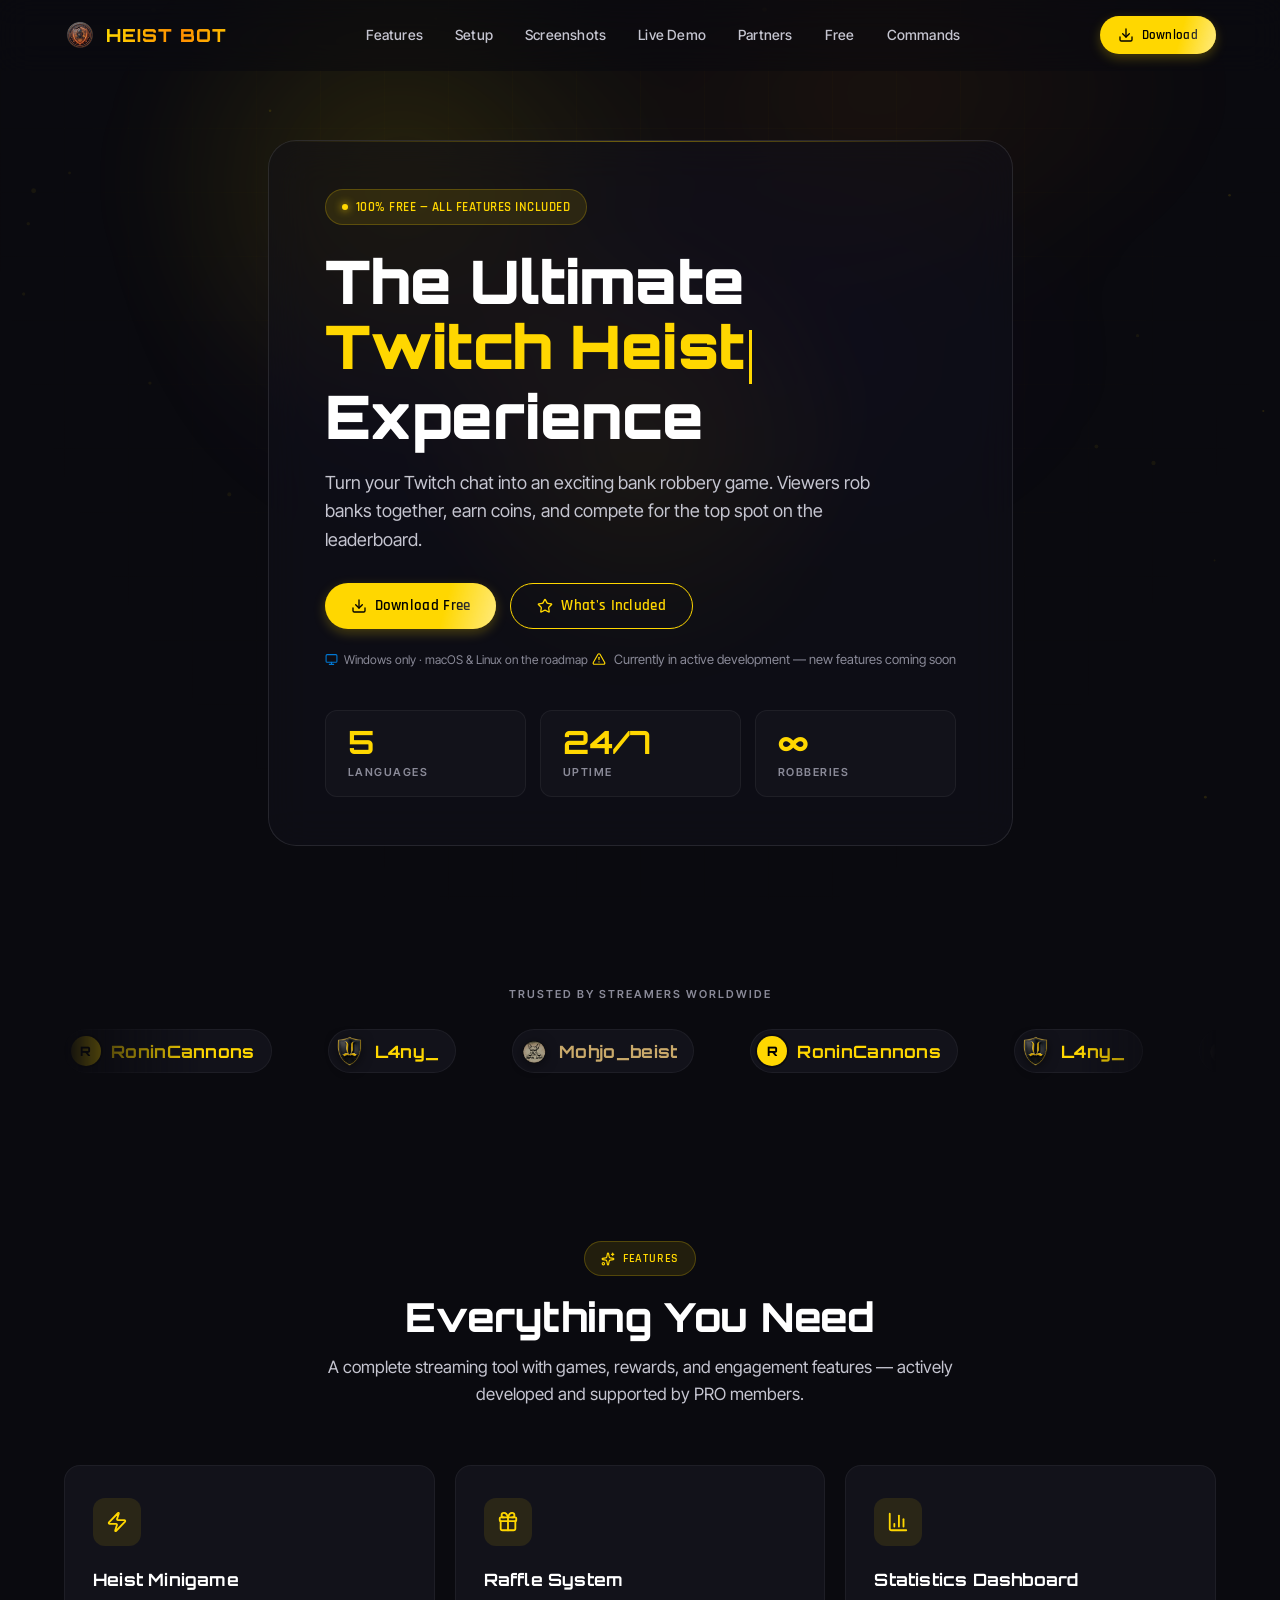
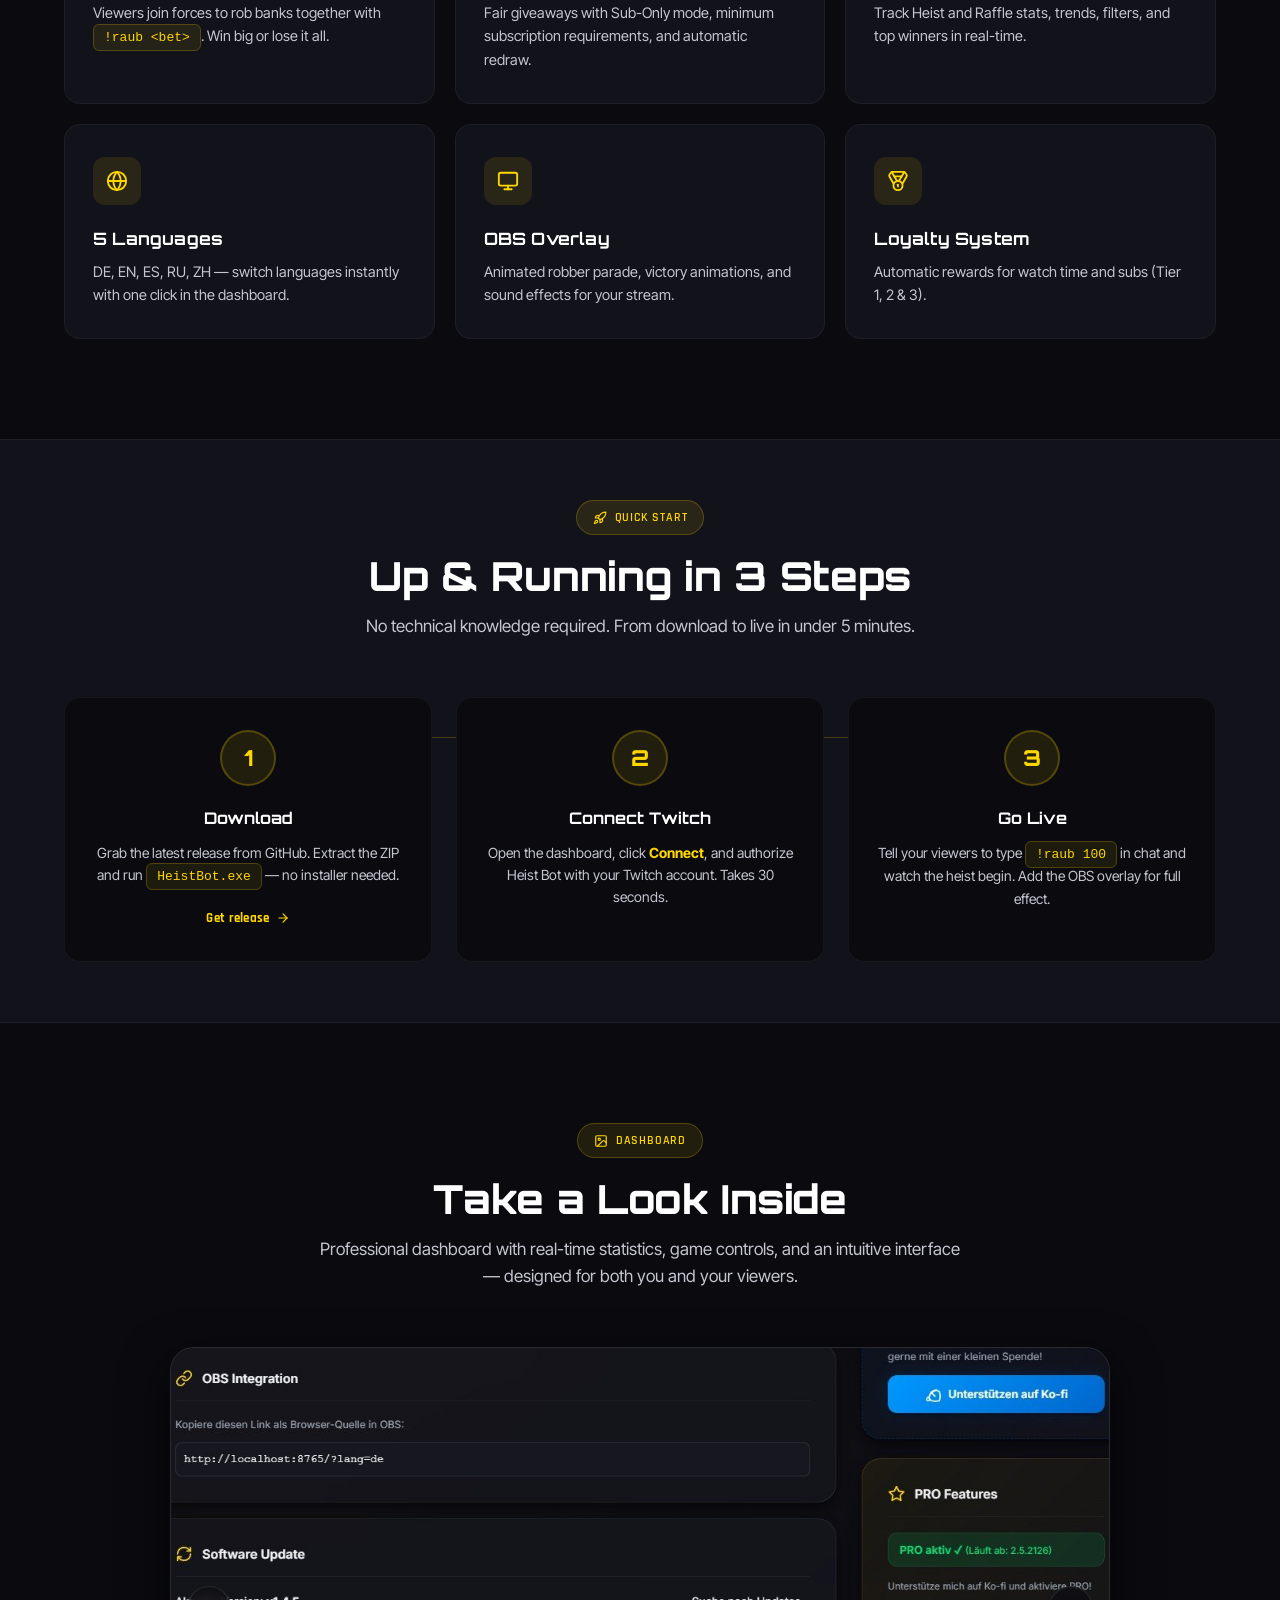
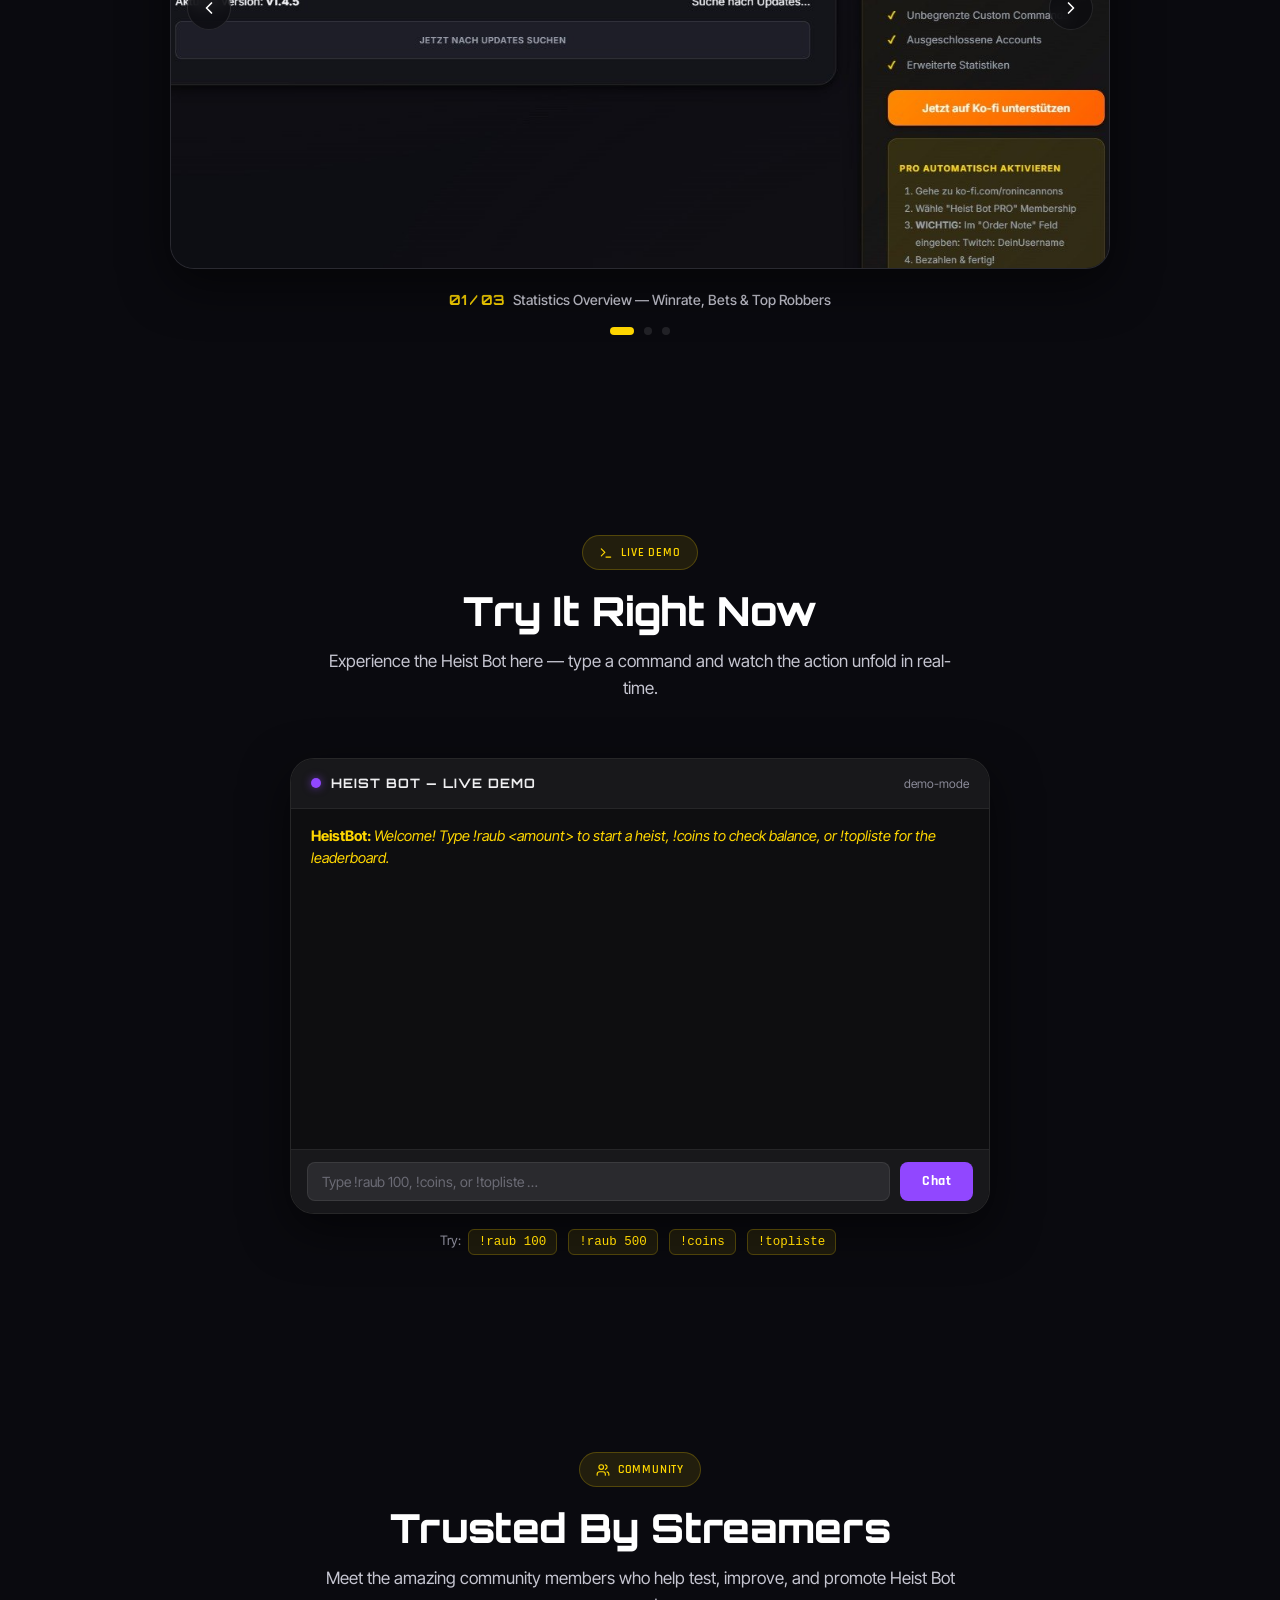
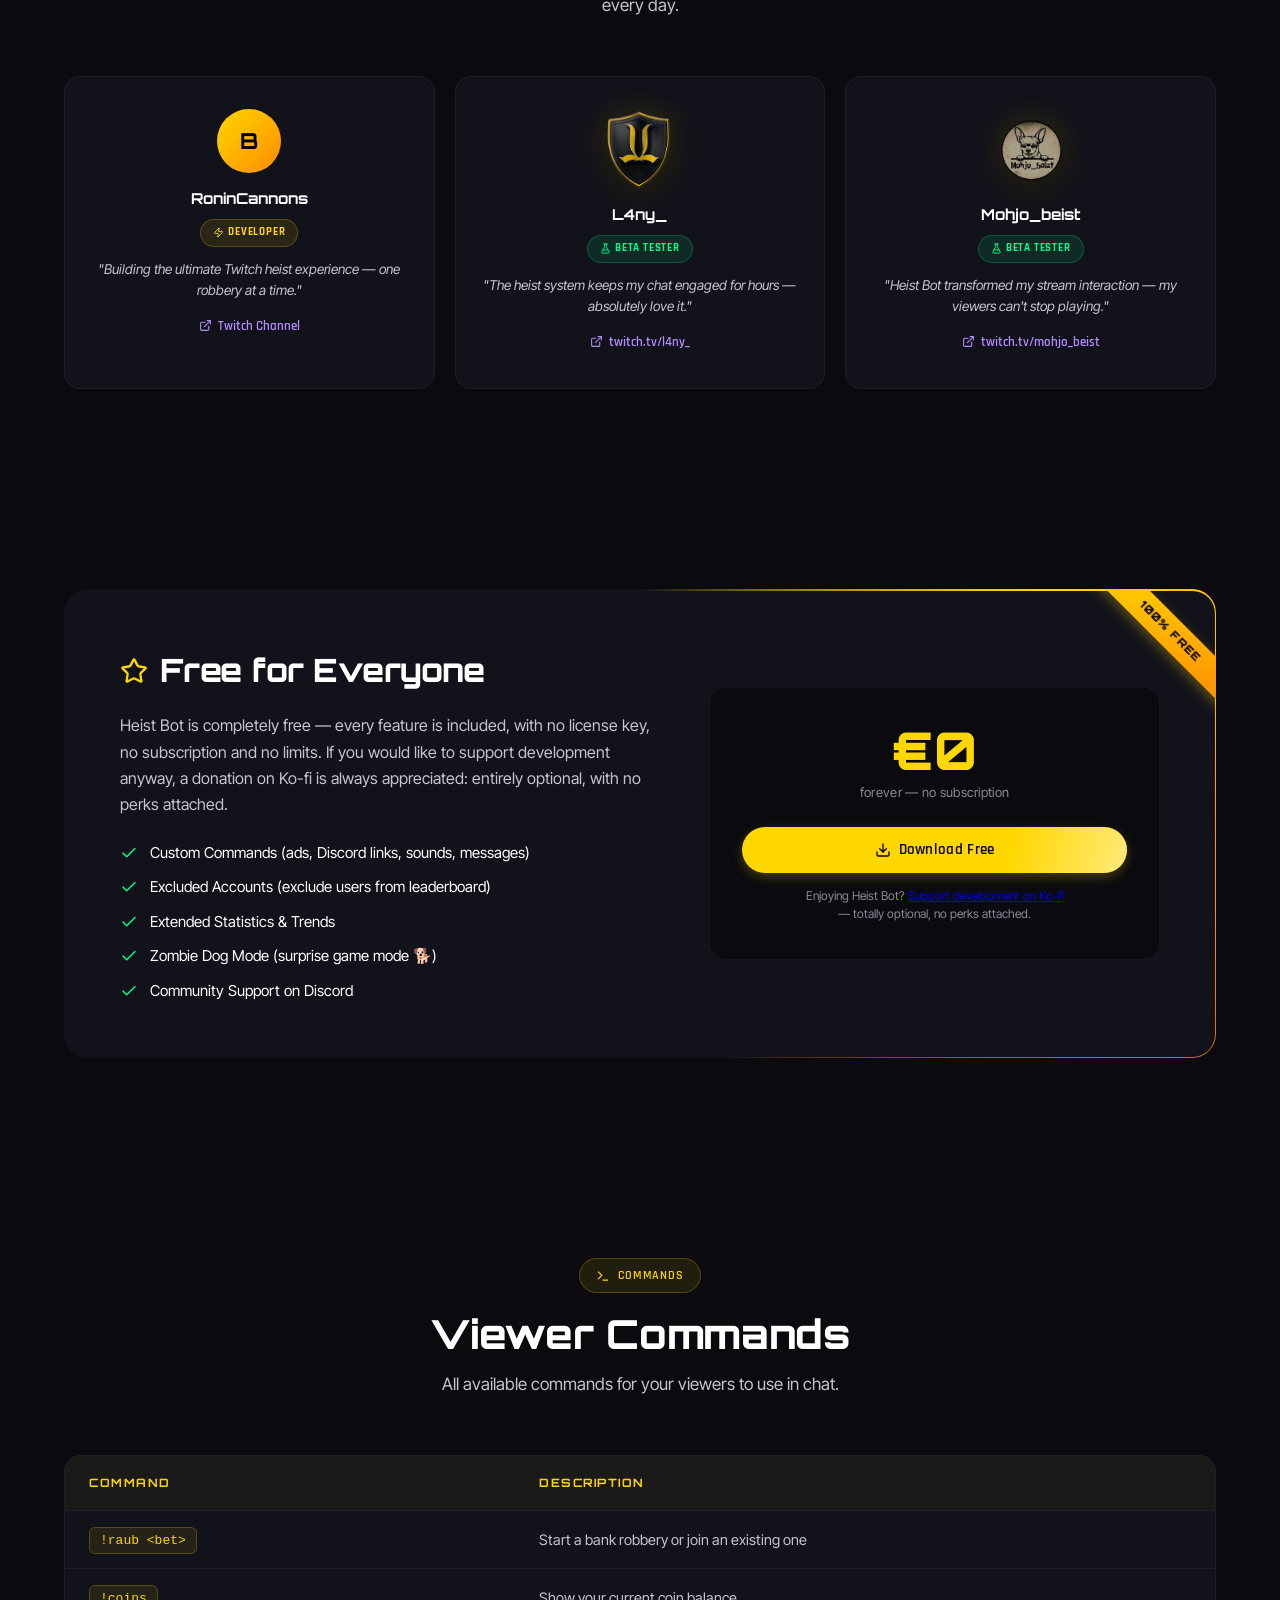
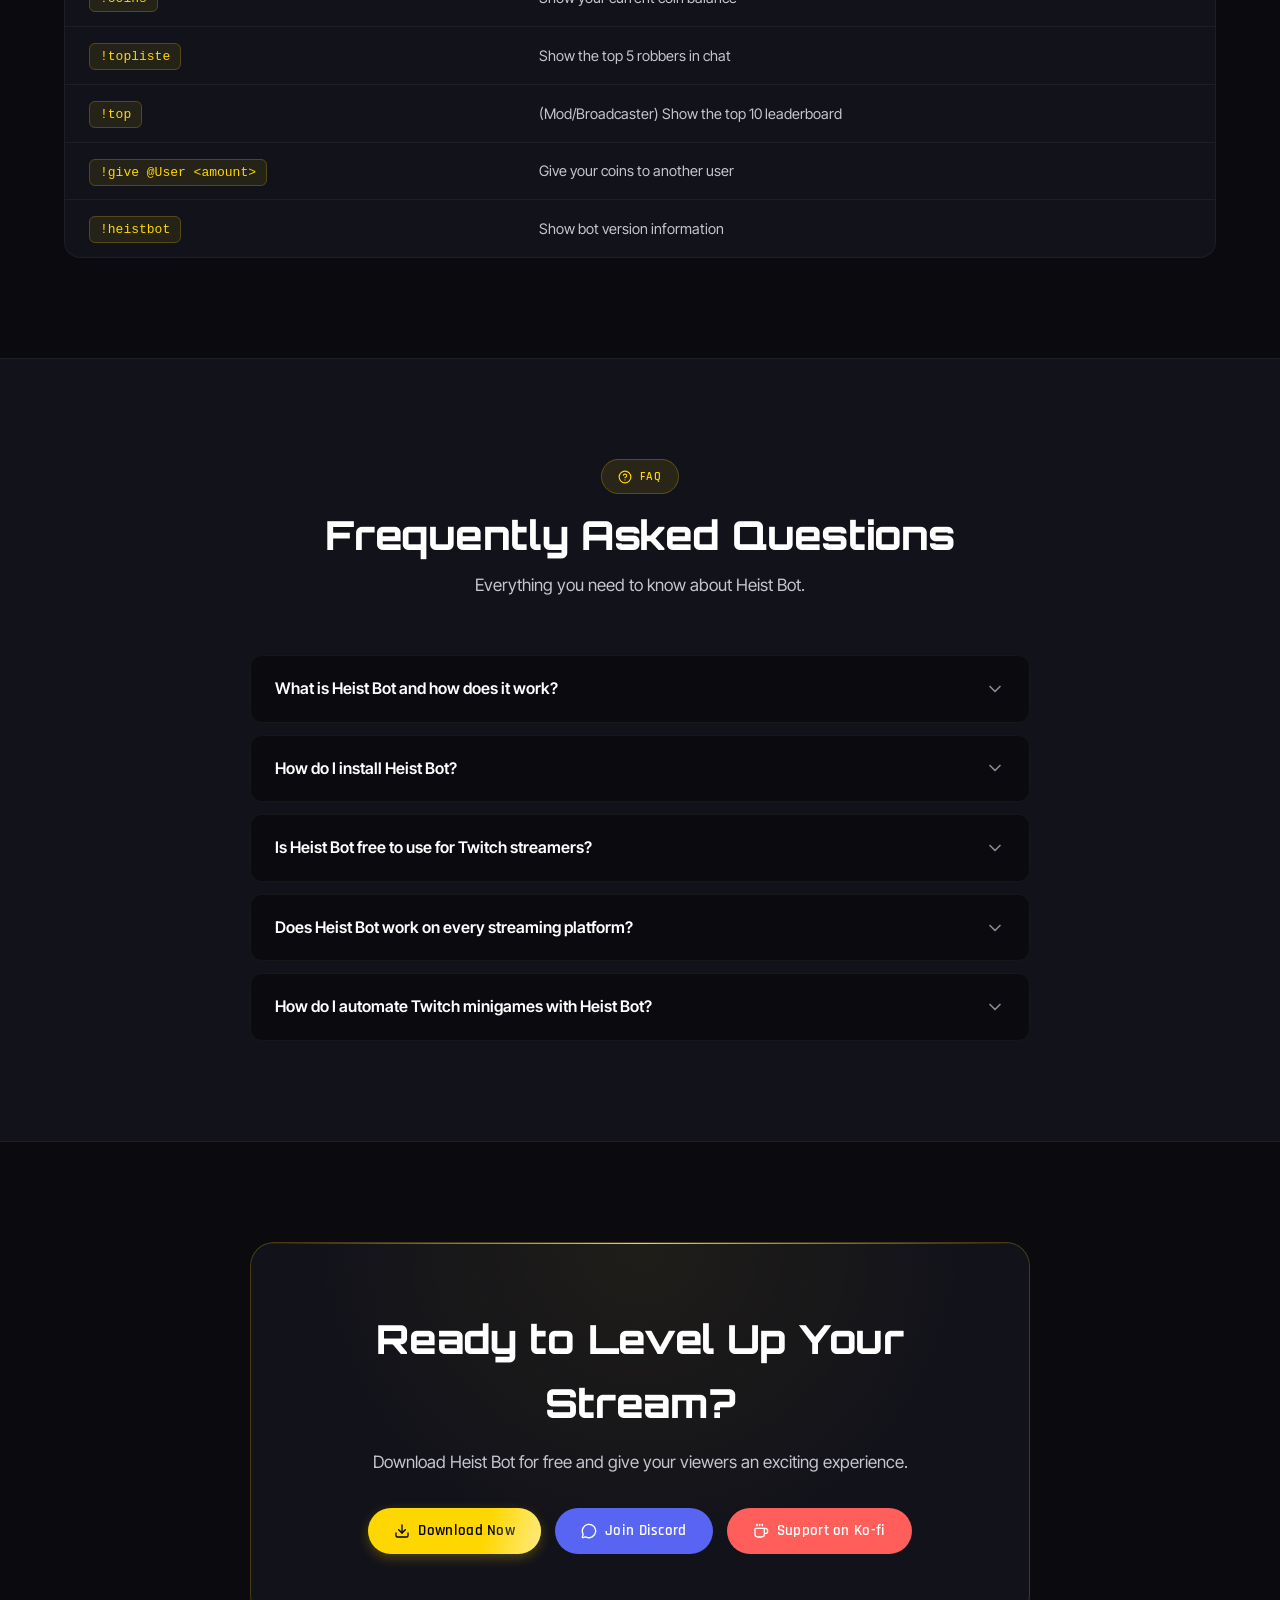
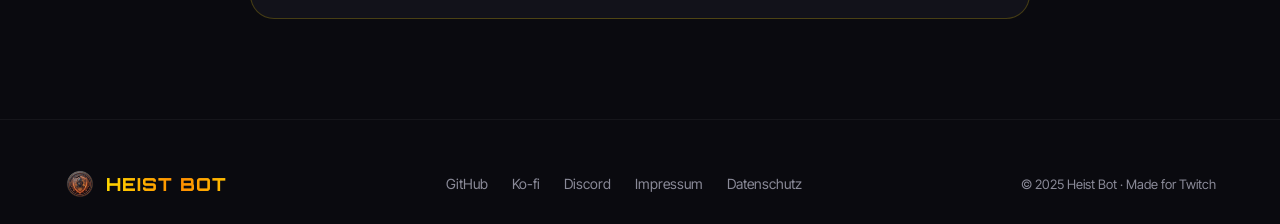
==== commit 6cdd78cc: "feat: Pricing entfernt — Heist Bot ist komplett kostenlos" ====
--- a/index.html
+++ b/index.html
@@ -4,7 +4,7 @@
     <meta charset="UTF-8">
     <meta name="viewport" content="width=device-width, initial-scale=1.0">
     <title>Heist Bot — The Ultimate Twitch Heist Experience | Free Twitch Bot</title>
-    <meta name="description" content="Turn your Twitch chat into an exciting bank robbery game! Heist Bot lets viewers rob banks together, earn coins, and compete on leaderboards. Free download, PRO features available.">
+    <meta name="description" content="Turn your Twitch chat into an exciting bank robbery game! Heist Bot lets viewers rob banks together, earn coins, and compete on leaderboards. 100% free — all features included.">
     <meta name="keywords" content="Twitch bot, Twitch heist, stream tools, Twitch games, streamer bot, channel rewards, Twitch overlay, OBS overlay, Twitch chat game">
     <meta name="author" content="Benjamin Wascher">
     <meta name="robots" content="index, follow">
@@ -53,7 +53,7 @@
         { "@type": "Question", "name": "What is Heist Bot and how does it work?",
           "acceptedAnswer": { "@type": "Answer", "text": "Heist Bot is a free, interactive Twitch chat game that allows your viewers to team up, rob virtual banks, and earn coins. It integrates directly with your stream to boost engagement." } },
         { "@type": "Question", "name": "Is Heist Bot free to use for Twitch streamers?",
-          "acceptedAnswer": { "@type": "Answer", "text": "Yes, the core features of Heist Bot are completely free to use. We also offer optional PRO features for advanced customization and premium support." } },
+          "acceptedAnswer": { "@type": "Answer", "text": "Yes — Heist Bot is completely free. Every feature is included, with no subscription, no license key and no limits." } },
         { "@type": "Question", "name": "How do I install Heist Bot?",
           "acceptedAnswer": { "@type": "Answer", "text": "Download the latest release from GitHub, extract the ZIP, run HeistBot.exe, connect your Twitch account in the dashboard, and go live. Full setup takes under 5 minutes." } },
         { "@type": "Question", "name": "How do I automate Twitch minigames with Heist Bot?",
@@ -1275,7 +1275,7 @@
         <a href="#screenshots" onclick="closeMobileNav()">Screenshots</a>
         <a href="#live-demo" onclick="closeMobileNav()">Live Demo</a>
         <a href="#partners" onclick="closeMobileNav()">Partners</a>
-        <a href="#pro" onclick="closeMobileNav()">PRO</a>
+        <a href="#free" onclick="closeMobileNav()">Free</a>
         <a href="#commands" onclick="closeMobileNav()">Commands</a>
         <a href="https://github.com/Benjamin-Web/Heist_Bot_Updates/releases" class="btn btn-primary" style="margin-top:8px" onclick="closeMobileNav()">
             <i data-lucide="download"></i> Download Free
@@ -1295,7 +1295,7 @@
                 <li><a href="#screenshots">Screenshots</a></li>
                 <li><a href="#live-demo">Live Demo</a></li>
                 <li><a href="#partners">Partners</a></li>
-                <li><a href="#pro">PRO</a></li>
+                <li><a href="#free">Free</a></li>
                 <li><a href="#commands">Commands</a></li>
             </ul>
             <a href="https://github.com/Benjamin-Web/Heist_Bot_Updates/releases" class="btn btn-primary btn-sm" style="display:none" id="navDownloadDesktop">
@@ -1317,7 +1317,7 @@
                 <div class="hero-glass">
                     <div class="hero-badge">
                         <span class="pulse-dot"></span>
-                        PRO Membership Available — Support Development
+                        100% Free — All Features Included
                     </div>
                     <h1>
                         The Ultimate<br>
@@ -1330,9 +1330,9 @@
                             <i data-lucide="download"></i>
                             Download Free
                         </a>
-                        <a href="#pro" class="btn btn-secondary">
+                        <a href="#free" class="btn btn-secondary">
                             <i data-lucide="star"></i>
-                            Get PRO
+                            What&#39;s Included
                         </a>
                     </div>
                     <div class="platform-badge">
@@ -1547,28 +1547,28 @@
     </section>
 
     <!-- PRO -->
-    <section class="pro-section" id="pro">
+    <section class="pro-section" id="free">
         <div class="container">
             <div class="pro-card reveal">
-                <div class="pro-ribbon-wrap"><div class="pro-ribbon">MOST POPULAR</div></div>
+                <div class="pro-ribbon-wrap"><div class="pro-ribbon">100% FREE</div></div>
                 <div class="pro-content">
-                    <h2><i data-lucide="star"></i> Heist Bot PRO</h2>
-                    <p>By getting PRO, you directly support the continued development of Heist Bot. Every contribution helps us add new features, improve performance, and keep the bot running 24/7 for your community.</p>
+                    <h2><i data-lucide="star"></i> Free for Everyone</h2>
+                    <p>Heist Bot is completely free — every feature is included, with no license key, no subscription and no limits. If you would like to support development anyway, a donation on Ko-fi is always appreciated: entirely optional, with no perks attached.</p>
                     <ul class="pro-features-list">
                         <li><i data-lucide="check"></i> Custom Commands (ads, Discord links, sounds, messages)</li>
                         <li><i data-lucide="check"></i> Excluded Accounts (exclude users from leaderboard)</li>
                         <li><i data-lucide="check"></i> Extended Statistics &amp; Trends</li>
-                        <li><i data-lucide="check"></i> Zombie Dog Mode (exclusive surprise game mode 🐕)</li>
-                        <li><i data-lucide="check"></i> Priority Support</li>
+                        <li><i data-lucide="check"></i> Zombie Dog Mode (surprise game mode 🐕)</li>
+                        <li><i data-lucide="check"></i> Community Support on Discord</li>
                     </ul>
                 </div>
                 <div class="pro-price">
-                    <div class="price-value">€4.99</div>
-                    <div class="price-period">per month</div>
-                    <a href="https://ko-fi.com/ronincannons" target="_blank" rel="noopener" class="btn btn-primary">
-                        <i data-lucide="coffee"></i> Get PRO on Ko-fi
+                    <div class="price-value">€0</div>
+                    <div class="price-period">forever — no subscription</div>
+                    <a href="https://github.com/Benjamin-Web/Heist_Bot_Updates/releases" class="btn btn-primary">
+                        <i data-lucide="download"></i> Download Free
                     </a>
-                    <p class="pro-price-note">Include "Twitch: YourUsername"<br>in the Order Note</p>
+                    <p class="pro-price-note">Enjoying Heist Bot? <a href="https://ko-fi.com/ronincannons" target="_blank" rel="noopener">Support development on Ko-fi</a><br>— totally optional, no perks attached.</p>
                 </div>
             </div>
         </div>
@@ -1631,7 +1631,7 @@
                         Is Heist Bot free to use for Twitch streamers?
                         <i data-lucide="chevron-down" class="faq-chev"></i>
                     </summary>
-                    <div class="faq-answer">Yes, the core features of Heist Bot are completely free to use. We also offer optional PRO features for advanced customization and premium support.</div>
+                    <div class="faq-answer">Yes — Heist Bot is completely free. Every feature is included, with no subscription, no license key and no limits.</div>
                 </details>
                 <details class="faq-item">
                     <summary>
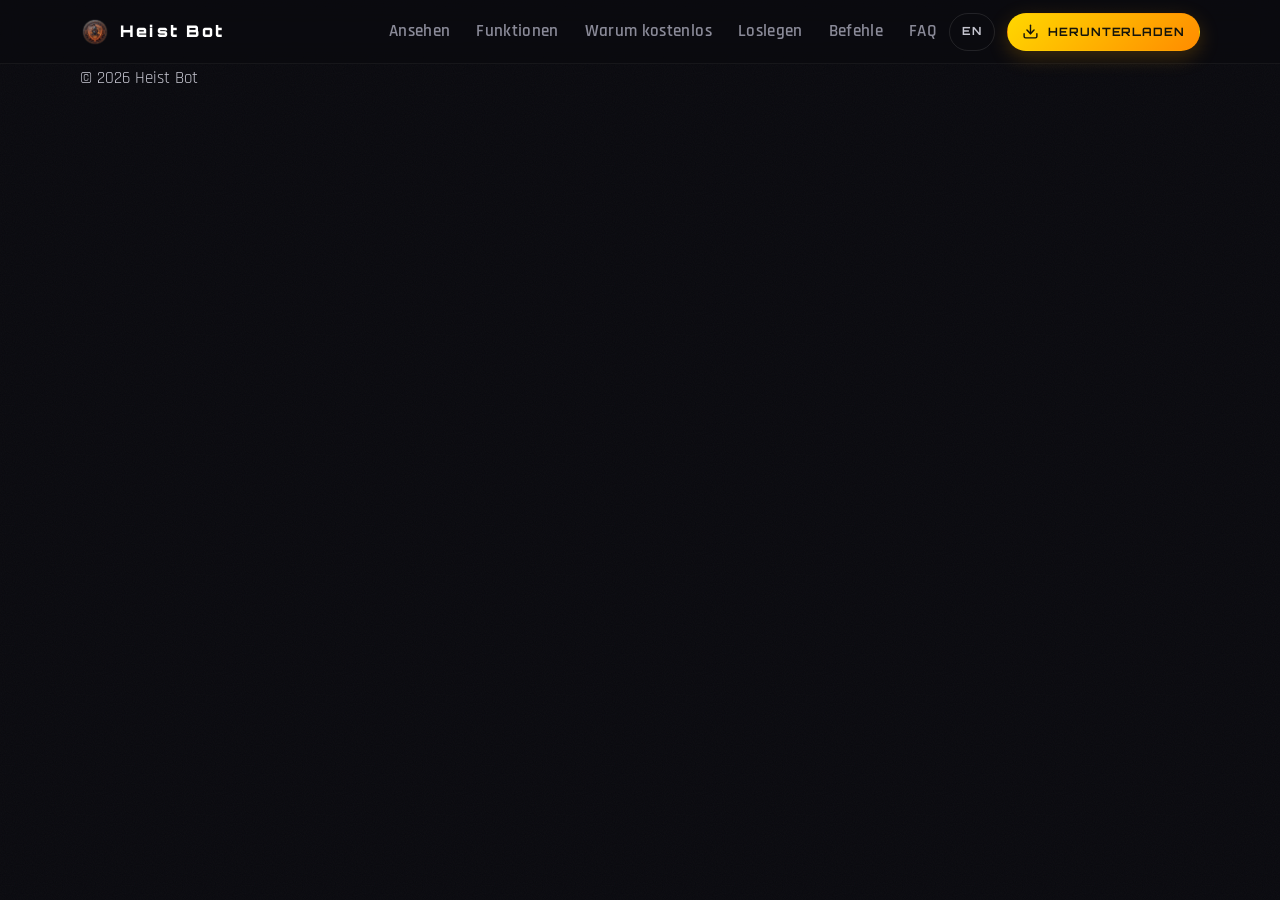
==== commit 9fe5664c: "feat: neues Seitengeruest mit Kopfbereich und Design-Token" ====
--- a/index.html
+++ b/index.html
@@ -1,2021 +1,105 @@
 <!DOCTYPE html>
-<html lang="en">
+<html lang="de">
 <head>
     <meta charset="UTF-8">
     <meta name="viewport" content="width=device-width, initial-scale=1.0">
-    <title>Heist Bot — The Ultimate Twitch Heist Experience | Free Twitch Bot</title>
-    <meta name="description" content="Turn your Twitch chat into an exciting bank robbery game! Heist Bot lets viewers rob banks together, earn coins, and compete on leaderboards. 100% free — all features included.">
-    <meta name="keywords" content="Twitch bot, Twitch heist, stream tools, Twitch games, streamer bot, channel rewards, Twitch overlay, OBS overlay, Twitch chat game">
+    <title>Heist Bot — kostenloser Twitch-Bot mit Raub-Minispiel</title>
+    <meta name="description" content="Dein Chat plant den nächsten Raub: Zuschauer setzen Punkte ein, ziehen gemeinsam los und sehen im Stream, wie es ausgeht. Dazu Alerts, Moderation, Custom Commands und Timer. 100 % kostenlos, alle Funktionen.">
+    <meta name="keywords" content="Twitch Bot, Twitch Minispiel, Streamer Tools, OBS Overlay, Chat Spiel, Alerts, Moderation, kostenlos">
     <meta name="author" content="Benjamin Wascher">
     <meta name="robots" content="index, follow">
     <meta name="theme-color" content="#0a0a0f">
 
-    <!-- Open Graph / Facebook -->
+    <!-- Open Graph / Twitter -->
     <meta property="og:type" content="website">
     <meta property="og:url" content="https://www.heist-bot.pro">
-    <meta property="og:title" content="Heist Bot — The Ultimate Twitch Heist Experience">
-    <meta property="og:description" content="Turn your Twitch chat into an exciting bank robbery game! Viewers rob banks together, earn coins, and compete on leaderboards.">
-    <meta property="og:image" content="https://www.heist-bot.pro/assets/og-image.png">
-
-    <!-- Twitter -->
+    <meta property="og:title" content="Heist Bot — kostenloser Twitch-Bot mit Raub-Minispiel">
+    <meta property="og:description" content="Dein Chat plant den nächsten Raub — sichtbar im Stream. 100 % kostenlos, alle Funktionen.">
+    <meta property="og:image" content="https://www.heist-bot.pro/assets/screenshots/dashboard-1.jpg">
     <meta property="twitter:card" content="summary_large_image">
     <meta property="twitter:url" content="https://www.heist-bot.pro">
-    <meta property="twitter:title" content="Heist Bot — The Ultimate Twitch Heist Experience">
-    <meta property="twitter:description" content="Turn your Twitch chat into an exciting bank robbery game! Viewers rob banks together, earn coins, and compete on leaderboards.">
-    <meta property="twitter:image" content="https://www.heist-bot.pro/assets/og-image.png">
+    <meta property="twitter:title" content="Heist Bot — kostenloser Twitch-Bot mit Raub-Minispiel">
+    <meta property="twitter:description" content="Dein Chat plant den nächsten Raub — sichtbar im Stream. 100 % kostenlos, alle Funktionen.">
+    <meta property="twitter:image" content="https://www.heist-bot.pro/assets/screenshots/dashboard-1.jpg">
 
     <link rel="canonical" href="https://www.heist-bot.pro">
     <link rel="icon" type="image/png" href="assets/favicon.png">
+
+    <!-- Schriften liegen lokal (assets/fonts/) — es wird NICHTS nachgeladen,
+         wie es die Datenschutzerklärung zusagt. -->
     <link rel="stylesheet" href="assets/fonts.css">
-
-    <link rel="preconnect" href="https://fonts.googleapis.com">
-    <link rel="preconnect" href="https://fonts.gstatic.com" crossorigin>
-    <link href="https://fonts.googleapis.com/css2?family=Inter+Tight:wght@400;500;600;700&family=Orbitron:wght@700;800;900&family=Rajdhani:wght@500;600;700&display=swap" rel="stylesheet">
+    <link rel="stylesheet" href="assets/css/site.css">
 
     <script src="assets/js/lucide.min.js"></script>
+    <script src="assets/js/i18n.js" defer></script>
+    <script src="assets/js/app.js" defer></script>
 
-    <!-- Schema -->
     <script type="application/ld+json">
     {
       "@context": "https://schema.org",
       "@type": "SoftwareApplication",
       "name": "Heist Bot",
+      "applicationCategory": "MultimediaApplication",
       "operatingSystem": "Windows",
-      "applicationCategory": "GameApplication",
-      "offers": { "@type": "Offer", "price": "0", "priceCurrency": "USD" }
+      "description": "Kostenloser Twitch-Bot mit Raub-Minispiel im OBS-Overlay, Alerts, Moderation, Custom Commands und Timern.",
+      "offers": { "@type": "Offer", "price": "0", "priceCurrency": "EUR" },
+      "url": "https://www.heist-bot.pro"
     }
     </script>
-    <script type="application/ld+json">
-    {
-      "@context": "https://schema.org",
-      "@type": "FAQPage",
-      "mainEntity": [
-        { "@type": "Question", "name": "What is Heist Bot and how does it work?",
-          "acceptedAnswer": { "@type": "Answer", "text": "Heist Bot is a free, interactive Twitch chat game that allows your viewers to team up, rob virtual banks, and earn coins. It integrates directly with your stream to boost engagement." } },
-        { "@type": "Question", "name": "Is Heist Bot free to use for Twitch streamers?",
-          "acceptedAnswer": { "@type": "Answer", "text": "Yes — Heist Bot is completely free. Every feature is included, with no subscription, no license key and no limits." } },
-        { "@type": "Question", "name": "How do I install Heist Bot?",
-          "acceptedAnswer": { "@type": "Answer", "text": "Download the latest release from GitHub, extract the ZIP, run HeistBot.exe, connect your Twitch account in the dashboard, and go live. Full setup takes under 5 minutes." } },
-        { "@type": "Question", "name": "How do I automate Twitch minigames with Heist Bot?",
-          "acceptedAnswer": { "@type": "Answer", "text": "Once connected to your Twitch channel, Heist Bot automatically listens for chat commands like '!raub' to start minigames, manage leaderboards, and distribute virtual coins without manual intervention." } }
-      ]
-    }
-    </script>
-
-    <style>
-        /* ===== CSS CUSTOM PROPERTIES ===== */
-        :root {
-            --gold: #ffd700;
-            --gold-deep: #ff8c00;
-            --pro-gold: linear-gradient(135deg, #ffd700, #ff8c00);
-
-            --surface: #0a0a0f;
-            --surface-1: #12121a;
-            --surface-2: #1a1a24;
-            --surface-3: #22222e;
-
-            --text: #ffffff;
-            --text-2: #c5c5d0;
-            --text-3: #8a8a98;
-            --gold-text: #ffd700;
-
-            --outline: rgba(255, 255, 255, 0.10);
-            --outline-soft: rgba(255, 255, 255, 0.05);
-            --gold-soft: rgba(255, 215, 0, 0.10);
-            --gold-line: rgba(255, 215, 0, 0.22);
-
-            --r-sm: 8px;
-            --r-md: 12px;
-            --r-lg: 16px;
-            --r-xl: 24px;
-            --r-full: 999px;
-
-            --shadow-1: 0 2px 8px rgba(0,0,0,0.3);
-            --shadow-2: 0 8px 24px rgba(0,0,0,0.4);
-            --shadow-3: 0 16px 48px rgba(0,0,0,0.55);
-
-            --ease-spring: cubic-bezier(0.34, 1.56, 0.64, 1);
-            --ease-smooth: cubic-bezier(0.4, 0, 0.2, 1);
-
-            --font-display: 'Orbitron', 'Inter Tight', sans-serif;
-            --font-body: 'Inter Tight', system-ui, -apple-system, 'Segoe UI', Roboto, sans-serif;
-            --font-ui: 'Rajdhani', 'Inter Tight', sans-serif;
-
-            --success: #00ff88;
-        }
-
-        * { margin: 0; padding: 0; box-sizing: border-box; }
-        html { scroll-behavior: smooth; }
-        body {
-            font-family: var(--font-body);
-            background: var(--surface);
-            color: var(--text);
-            line-height: 1.6;
-            overflow-x: hidden;
-            -webkit-font-smoothing: antialiased;
-            -moz-osx-font-smoothing: grayscale;
-            text-rendering: optimizeLegibility;
-        }
-
-        body::before {
-            content: '';
-            position: fixed;
-            inset: 0;
-            background:
-                linear-gradient(90deg, rgba(255,215,0,0.014) 1px, transparent 1px),
-                linear-gradient(rgba(255,215,0,0.014) 1px, transparent 1px);
-            background-size: 64px 64px;
-            pointer-events: none;
-            z-index: -2;
-            mask-image: radial-gradient(ellipse at center top, black 30%, transparent 80%);
-        }
-
-        .aurora {
-            position: fixed;
-            top: -20%;
-            left: 50%;
-            transform: translateX(-50%);
-            width: 1200px;
-            height: 900px;
-            pointer-events: none;
-            z-index: -1;
-            opacity: 0.7;
-            background:
-                radial-gradient(ellipse 40% 50% at 30% 40%, rgba(255,215,0,0.18), transparent 60%),
-                radial-gradient(ellipse 50% 40% at 70% 30%, rgba(255,140,0,0.10), transparent 60%),
-                radial-gradient(ellipse 60% 40% at 50% 60%, rgba(145,71,255,0.08), transparent 70%);
-            filter: blur(40px);
-            transition: opacity 0.8s var(--ease-smooth);
-        }
-        .scrolled .aurora { opacity: 0.25; }
-
-        .spotlight {
-            position: fixed;
-            inset: 0;
-            pointer-events: none;
-            z-index: -1;
-            background: radial-gradient(
-                400px circle at var(--mx, 50%) var(--my, 50%),
-                rgba(255, 215, 0, 0.10),
-                transparent 60%
-            );
-            transition: opacity 0.3s;
-        }
-
-        #particleCanvas {
-            position: fixed;
-            inset: 0;
-            pointer-events: none;
-            z-index: 0;
-            opacity: 0.7;
-        }
-
-        .container {
-            max-width: 1200px;
-            margin: 0 auto;
-            padding: 0 24px;
-            position: relative;
-            z-index: 1;
-        }
-
-        /* ===== NAVIGATION ===== */
-        nav {
-            position: fixed;
-            top: 0;
-            left: 0;
-            right: 0;
-            background: rgba(10, 10, 15, 0.6);
-            backdrop-filter: blur(16px) saturate(140%);
-            -webkit-backdrop-filter: blur(16px) saturate(140%);
-            border-bottom: 1px solid transparent;
-            z-index: 1000;
-            padding: 16px 0;
-            transition: padding 0.3s var(--ease-smooth),
-                        background 0.3s var(--ease-smooth),
-                        border-color 0.3s var(--ease-smooth);
-        }
-        .scrolled nav {
-            padding: 10px 0;
-            background: rgba(10, 10, 15, 0.92);
-            border-bottom-color: var(--outline-soft);
-        }
-        nav .container {
-            display: flex;
-            justify-content: space-between;
-            align-items: center;
-        }
-
-        /* Logo with animated gradient shimmer */
-        .logo {
-            display: flex;
-            align-items: center;
-            gap: 10px;
-            text-decoration: none;
-        }
-        .logo-img {
-            width: 32px;
-            height: 32px;
-            object-fit: contain;
-            transition: transform 0.3s var(--ease-smooth);
-        }
-        .scrolled .logo-img { width: 28px; height: 28px; }
-        .logo-text {
-            font-family: var(--font-display);
-            font-weight: 800;
-            font-size: 18px;
-            letter-spacing: 1px;
-            background: linear-gradient(90deg, #ffd700 0%, #ff8c00 30%, #ffd700 60%, #ff8c00 100%);
-            background-size: 200% auto;
-            -webkit-background-clip: text;
-            -webkit-text-fill-color: transparent;
-            background-clip: text;
-            animation: logo-shine 4s linear infinite;
-            transition: font-size 0.3s var(--ease-smooth);
-        }
-        @keyframes logo-shine {
-            to { background-position: 200% center; }
-        }
-        .scrolled .logo-text { font-size: 16px; }
-
-        .nav-links {
-            display: flex;
-            gap: 32px;
-            list-style: none;
-        }
-        .nav-links a {
-            color: var(--text-2);
-            text-decoration: none;
-            font-weight: 500;
-            font-size: 14px;
-            font-family: var(--font-body);
-            letter-spacing: 0.2px;
-            transition: color 0.2s var(--ease-smooth);
-            position: relative;
-            padding: 4px 0;
-        }
-        .nav-links a::after {
-            content: '';
-            position: absolute;
-            bottom: -2px;
-            left: 0;
-            width: 0;
-            height: 2px;
-            background: var(--gold);
-            border-radius: 1px;
-            transition: width 0.3s var(--ease-spring);
-        }
-        .nav-links a:hover { color: var(--gold); }
-        .nav-links a:hover::after { width: 100%; }
-
-        /* Hamburger */
-        .hamburger {
-            display: none;
-            flex-direction: column;
-            gap: 5px;
-            cursor: pointer;
-            padding: 6px;
-            background: none;
-            border: none;
-            z-index: 1001;
-        }
-        .hamburger span {
-            display: block;
-            width: 24px;
-            height: 2px;
-            background: var(--text);
-            border-radius: 2px;
-            transition: transform 0.3s var(--ease-smooth), opacity 0.3s, background 0.3s;
-        }
-        .hamburger.open span:nth-child(1) { transform: translateY(7px) rotate(45deg); background: var(--gold); }
-        .hamburger.open span:nth-child(2) { opacity: 0; }
-        .hamburger.open span:nth-child(3) { transform: translateY(-7px) rotate(-45deg); background: var(--gold); }
-
-        /* Mobile nav overlay */
-        .mobile-nav {
-            display: none;
-            position: fixed;
-            inset: 0;
-            background: rgba(10, 10, 15, 0.97);
-            backdrop-filter: blur(20px);
-            z-index: 999;
-            flex-direction: column;
-            align-items: center;
-            justify-content: center;
-            gap: 32px;
-            padding: 80px 24px 40px;
-        }
-        .mobile-nav.open { display: flex; }
-        .mobile-nav a {
-            font-family: var(--font-display);
-            font-size: 24px;
-            font-weight: 700;
-            color: var(--text-2);
-            text-decoration: none;
-            letter-spacing: 1px;
-            transition: color 0.2s;
-        }
-        .mobile-nav a:hover { color: var(--gold); }
-
-        /* ===== BUTTONS ===== */
-        .btn {
-            display: inline-flex;
-            align-items: center;
-            justify-content: center;
-            gap: 8px;
-            padding: 0 26px;
-            height: 46px;
-            border-radius: var(--r-full);
-            font-family: var(--font-ui);
-            font-weight: 600;
-            font-size: 15px;
-            letter-spacing: 0.3px;
-            text-decoration: none;
-            cursor: pointer;
-            border: none;
-            transition: transform 0.2s var(--ease-spring),
-                        box-shadow 0.3s var(--ease-smooth),
-                        background 0.3s;
-            position: relative;
-            overflow: hidden;
-            white-space: nowrap;
-        }
-        .btn svg { width: 16px; height: 16px; }
-
-        /* Shimmer effect on primary buttons (21st.dev style) */
-        .btn-primary {
-            background: var(--gold);
-            color: #000;
-            box-shadow: 0 4px 12px rgba(255, 215, 0, 0.25);
-        }
-        .btn-primary::after {
-            content: '';
-            position: absolute;
-            inset: 0;
-            background: linear-gradient(105deg, transparent 35%, rgba(255,255,255,0.45) 50%, transparent 65%);
-            background-size: 200% 100%;
-            background-position: 200% 0;
-            animation: btn-shimmer 3s ease-in-out infinite;
-        }
-        @keyframes btn-shimmer {
-            0% { background-position: 200% 0; }
-            40%, 100% { background-position: -200% 0; }
-        }
-        .btn-primary:hover {
-            transform: translateY(-2px);
-            box-shadow: 0 10px 28px rgba(255, 215, 0, 0.45);
-        }
-        .btn-primary:active { transform: translateY(0); }
-
-        .btn-secondary {
-            background: transparent;
-            border: 1.5px solid var(--gold);
-            color: var(--gold);
-        }
-        .btn-secondary:hover {
-            background: var(--gold-soft);
-            transform: translateY(-2px);
-        }
-
-        .btn-discord {
-            background: #5865F2;
-            color: white;
-        }
-        .btn-discord:hover {
-            transform: translateY(-2px);
-            box-shadow: 0 10px 28px rgba(88, 101, 242, 0.4);
-        }
-
-        .btn-kofi {
-            background: #FF5E5B;
-            color: white;
-        }
-        .btn-kofi:hover {
-            transform: translateY(-2px);
-            box-shadow: 0 10px 28px rgba(255, 94, 91, 0.4);
-        }
-
-        .btn-sm {
-            height: 38px;
-            padding: 0 18px;
-            font-size: 13px;
-        }
-
-        /* ===== HERO ===== */
-        .hero {
-            min-height: 100vh;
-            display: flex;
-            align-items: center;
-            padding: 140px 0 80px;
-            position: relative;
-        }
-        .hero-content { max-width: 760px; position: relative; z-index: 2; }
-        .hero-glass {
-            background: rgba(18, 18, 26, 0.55);
-            backdrop-filter: blur(20px) saturate(140%);
-            -webkit-backdrop-filter: blur(20px) saturate(140%);
-            border: 1px solid var(--outline);
-            border-radius: 28px;
-            padding: 48px 56px;
-            position: relative;
-            overflow: hidden;
-            animation: fade-in-up 0.7s var(--ease-smooth) 0.05s both;
-        }
-        .hero-glass::before {
-            content: '';
-            position: absolute;
-            top: 0; left: 0; right: 0;
-            height: 1px;
-            background: linear-gradient(90deg, transparent, rgba(255,215,0,0.4), transparent);
-        }
-        @keyframes fade-in-up {
-            from { opacity: 0; transform: translateY(24px); }
-            to   { opacity: 1; transform: translateY(0); }
-        }
-
-        .hero-badge {
-            display: inline-flex;
-            align-items: center;
-            gap: 8px;
-            background: var(--gold-soft);
-            border: 1px solid var(--gold-line);
-            padding: 7px 16px;
-            border-radius: var(--r-full);
-            font-size: 12.5px;
-            color: var(--gold);
-            margin-bottom: 24px;
-            font-weight: 600;
-            font-family: var(--font-ui);
-            letter-spacing: 0.5px;
-            text-transform: uppercase;
-        }
-        .hero-badge .pulse-dot {
-            width: 6px;
-            height: 6px;
-            border-radius: 50%;
-            background: var(--gold);
-            box-shadow: 0 0 8px var(--gold);
-            animation: pulse-dot 2s ease-in-out infinite;
-        }
-        @keyframes pulse-dot {
-            0%, 100% { opacity: 1; transform: scale(1); }
-            50%      { opacity: 0.5; transform: scale(0.8); }
-        }
-
-        .hero h1 {
-            font-family: var(--font-display);
-            font-size: clamp(36px, 5.5vw, 60px);
-            font-weight: 900;
-            line-height: 1.08;
-            margin-bottom: 20px;
-            letter-spacing: -0.5px;
-        }
-        .hero h1 .gold-line {
-            color: var(--gold);
-            display: block;
-            min-height: 1.08em;
-        }
-        .hero h1 .typewriter-cursor {
-            display: inline-block;
-            width: 3px;
-            height: 0.9em;
-            background: var(--gold);
-            margin-left: 4px;
-            vertical-align: text-bottom;
-            animation: blink 0.85s step-end infinite;
-        }
-        @keyframes blink { 50% { opacity: 0; } }
-
-        .hero-lede {
-            font-size: 18px;
-            line-height: 1.6;
-            color: var(--text-2);
-            margin-bottom: 28px;
-            max-width: 580px;
-        }
-        .hero-buttons {
-            display: flex;
-            gap: 14px;
-            flex-wrap: wrap;
-            align-items: center;
-        }
-
-        /* Windows-only badge */
-        .platform-badge {
-            display: inline-flex;
-            align-items: center;
-            gap: 6px;
-            font-size: 12px;
-            color: var(--text-3);
-            font-family: var(--font-body);
-            margin-top: 12px;
-        }
-        .platform-badge svg { width: 13px; height: 13px; color: #0078d4; }
-
-        .hero-warning {
-            color: var(--text-3);
-            font-size: 13px;
-            margin-top: 20px;
-            display: inline-flex;
-            align-items: center;
-            gap: 8px;
-            font-family: var(--font-body);
-        }
-        .hero-warning svg { width: 14px; height: 14px; color: var(--gold); }
-
-        /* NumberTicker stats */
-        .stats {
-            display: flex;
-            gap: 14px;
-            margin-top: 36px;
-            flex-wrap: wrap;
-        }
-        .stat-item {
-            text-align: left;
-            padding: 14px 22px;
-            background: rgba(255,255,255,0.025);
-            border-radius: var(--r-md);
-            border: 1px solid var(--outline-soft);
-            transition: border-color 0.3s, background 0.3s, transform 0.3s var(--ease-spring);
-            flex: 1;
-            min-width: 110px;
-        }
-        .stat-item:hover {
-            transform: translateY(-2px);
-            border-color: var(--gold-line);
-            background: rgba(255,215,0,0.04);
-        }
-        .stat-value {
-            font-family: var(--font-display);
-            font-size: 32px;
-            font-weight: 700;
-            color: var(--gold);
-            line-height: 1.1;
-        }
-        .stat-label {
-            color: var(--text-3);
-            font-size: 11px;
-            text-transform: uppercase;
-            letter-spacing: 1.5px;
-            margin-top: 4px;
-            font-weight: 600;
-        }
-
-        /* ===== TRUST MARQUEE ===== */
-        .marquee { padding: 32px 0 0; position: relative; }
-        .marquee-label {
-            text-align: center;
-            color: var(--text-3);
-            font-size: 11px;
-            text-transform: uppercase;
-            letter-spacing: 2px;
-            margin-bottom: 18px;
-            font-weight: 600;
-        }
-        .marquee-track-wrap {
-            overflow-x: hidden;
-            overflow-y: visible;
-            padding: 8px 0;
-            mask-image: linear-gradient(90deg, transparent, black 12%, black 88%, transparent);
-            -webkit-mask-image: linear-gradient(90deg, transparent, black 12%, black 88%, transparent);
-        }
-        .marquee-track {
-            display: flex;
-            gap: 56px;
-            width: max-content;
-            animation: marquee 35s linear infinite;
-            align-items: center;
-        }
-        .marquee-track:hover { animation-play-state: paused; }
-        .marquee-item {
-            font-family: var(--font-display);
-            font-size: 17px;
-            font-weight: 700;
-            color: var(--text);
-            white-space: nowrap;
-            letter-spacing: 0.3px;
-            display: inline-flex;
-            align-items: center;
-            gap: 10px;
-            padding: 6px 16px 6px 6px;
-            border-radius: var(--r-full);
-            background: var(--surface-1);
-            border: 1px solid var(--outline-soft);
-            transition: transform 0.3s var(--ease-spring), border-color 0.3s, background 0.3s;
-        }
-        .marquee-item:hover {
-            transform: translateY(-2px);
-            border-color: var(--mq-color, var(--gold));
-            background: var(--surface-2);
-        }
-        .marquee-item .badge {
-            width: 30px; height: 30px;
-            display: inline-flex;
-            align-items: center;
-            justify-content: center;
-            font-size: 13px;
-            font-weight: 800;
-            color: #000;
-            border-radius: 50%;
-            background: var(--mq-color, var(--gold));
-            box-shadow: 0 0 0 2px rgba(0,0,0,0.4);
-            overflow: hidden;
-        }
-        .marquee-item .badge img { width: 100%; height: 100%; object-fit: contain; display: block; }
-        .marquee-item.has-logo .badge { background: transparent; box-shadow: none; overflow: visible; }
-        .marquee-item.has-logo .badge img {
-            filter: drop-shadow(0 2px 6px rgba(0,0,0,0.5));
-        }
-        .marquee-item .name { color: var(--mq-color, var(--gold)); }
-        @keyframes marquee {
-            from { transform: translateX(0); }
-            to   { transform: translateX(-50%); }
-        }
-
-        /* ===== SECTIONS ===== */
-        section { padding: 100px 0; position: relative; }
-        section.tight { padding: 60px 0; }
-
-        .section-header {
-            text-align: center;
-            margin-bottom: 56px;
-            max-width: 640px;
-            margin-left: auto;
-            margin-right: auto;
-        }
-        .section-tag {
-            display: inline-flex;
-            align-items: center;
-            gap: 8px;
-            background: var(--gold-soft);
-            color: var(--gold);
-            padding: 7px 16px;
-            border-radius: var(--r-full);
-            font-size: 12px;
-            font-weight: 600;
-            margin-bottom: 18px;
-            border: 1px solid var(--gold-line);
-            font-family: var(--font-ui);
-            letter-spacing: 0.8px;
-            text-transform: uppercase;
-        }
-        .section-tag svg { width: 14px; height: 14px; }
-        .section-header h2 {
-            font-family: var(--font-display);
-            font-size: clamp(28px, 4vw, 40px);
-            margin-bottom: 14px;
-            font-weight: 800;
-            letter-spacing: -0.3px;
-            line-height: 1.15;
-        }
-        .section-header p { color: var(--text-2); font-size: 17px; line-height: 1.6; }
-
-        /* ===== FEATURE CARDS — MagicCard style (21st.dev) ===== */
-        .features-grid {
-            display: grid;
-            grid-template-columns: repeat(3, 1fr);
-            gap: 20px;
-        }
-        .feature-card {
-            background: var(--surface-1);
-            border-radius: var(--r-lg);
-            padding: 32px 28px;
-            border: 1px solid var(--outline-soft);
-            transition: transform 0.3s var(--ease-spring), border-color 0.3s, background 0.3s;
-            position: relative;
-            overflow: hidden;
-        }
-        /* Top gold line on hover */
-        .feature-card::before {
-            content: '';
-            position: absolute;
-            top: 0; left: 0; right: 0;
-            height: 2px;
-            background: linear-gradient(90deg, transparent, var(--gold), transparent);
-            opacity: 0;
-            transition: opacity 0.3s;
-        }
-        /* MagicCard mouse-follow glow (21st.dev) */
-        .feature-card::after {
-            content: '';
-            position: absolute;
-            inset: 0;
-            border-radius: inherit;
-            background: radial-gradient(300px circle at var(--mouse-x, 50%) var(--mouse-y, 50%), rgba(255,215,0,0.07), transparent 70%);
-            opacity: 0;
-            transition: opacity 0.4s;
-            pointer-events: none;
-        }
-        .feature-card:hover { transform: translateY(-4px); background: var(--surface-2); border-color: var(--gold-line); }
-        .feature-card:hover::before { opacity: 1; }
-        .feature-card:hover::after { opacity: 1; }
-        .feature-icon {
-            width: 48px; height: 48px;
-            background: var(--gold-soft);
-            border-radius: var(--r-md);
-            display: flex; align-items: center; justify-content: center;
-            margin-bottom: 20px;
-            transition: transform 0.3s var(--ease-spring), background 0.3s;
-        }
-        .feature-card:hover .feature-icon { transform: scale(1.08); background: rgba(255, 215, 0, 0.18); }
-        .feature-icon svg { width: 22px; height: 22px; color: var(--gold); }
-        .feature-card h3 {
-            font-family: var(--font-display);
-            font-size: 17px; margin-bottom: 8px;
-            font-weight: 700; color: var(--text); letter-spacing: 0.2px;
-        }
-        .feature-card p { color: var(--text-2); font-size: 14.5px; line-height: 1.6; }
-
-        /* ===== SETUP STEPS (new section) ===== */
-        .setup-section { background: var(--surface-1); border-top: 1px solid var(--outline-soft); border-bottom: 1px solid var(--outline-soft); }
-        .steps-grid {
-            display: grid;
-            grid-template-columns: repeat(3, 1fr);
-            gap: 24px;
-            position: relative;
-        }
-        .steps-grid::before {
-            content: '';
-            position: absolute;
-            top: 40px;
-            left: calc(16.6% + 24px);
-            right: calc(16.6% + 24px);
-            height: 1px;
-            background: linear-gradient(90deg, var(--gold-line), var(--gold-line));
-            z-index: 0;
-        }
-        .step-card {
-            background: var(--surface);
-            border-radius: var(--r-lg);
-            padding: 32px 24px;
-            border: 1px solid var(--outline-soft);
-            text-align: center;
-            position: relative;
-            z-index: 1;
-            transition: transform 0.3s var(--ease-spring), border-color 0.3s;
-        }
-        .step-card:hover { transform: translateY(-4px); border-color: var(--gold-line); }
-        .step-number {
-            width: 56px; height: 56px;
-            border-radius: 50%;
-            background: var(--gold-soft);
-            border: 2px solid var(--gold-line);
-            display: flex; align-items: center; justify-content: center;
-            margin: 0 auto 20px;
-            font-family: var(--font-display);
-            font-size: 22px;
-            font-weight: 800;
-            color: var(--gold);
-            position: relative;
-            transition: background 0.3s, box-shadow 0.3s;
-        }
-        .step-card:hover .step-number {
-            background: rgba(255,215,0,0.18);
-            box-shadow: 0 0 20px rgba(255,215,0,0.2);
-        }
-        .step-card h3 {
-            font-family: var(--font-display);
-            font-size: 16px; font-weight: 700;
-            margin-bottom: 10px; color: var(--text);
-        }
-        .step-card p { color: var(--text-2); font-size: 14px; line-height: 1.6; }
-        .step-card .step-btn {
-            margin-top: 20px;
-            display: inline-flex;
-            align-items: center;
-            gap: 6px;
-            font-family: var(--font-ui);
-            font-size: 13px;
-            font-weight: 700;
-            color: var(--gold);
-            text-decoration: none;
-            letter-spacing: 0.3px;
-            transition: gap 0.2s var(--ease-spring);
-        }
-        .step-card .step-btn:hover { gap: 10px; }
-        .step-card .step-btn svg { width: 14px; height: 14px; }
-
-        /* ===== SCREENSHOTS CAROUSEL ===== */
-        .carousel-container {
-            position: relative;
-            max-width: 940px;
-            margin: 0 auto;
-            border-radius: var(--r-xl);
-            overflow: hidden;
-            box-shadow: var(--shadow-3);
-            border: 1px solid var(--outline);
-            background: var(--surface-1);
-        }
-        .carousel-track { display: flex; transition: transform 0.6s var(--ease-smooth); }
-        .carousel-slide { min-width: 100%; position: relative; overflow: hidden; }
-        .carousel-slide img {
-            width: 100%; height: 520px;
-            object-fit: cover; object-position: top center;
-            display: block;
-            transform: scale(1);
-            transition: transform 8s linear;
-        }
-        .carousel-slide.is-active img { transform: scale(1.06); }
-        .carousel-caption {
-            text-align: center;
-            margin-top: 20px;
-            color: var(--text-2);
-            font-size: 14px;
-            font-weight: 500;
-            min-height: 22px;
-        }
-        .carousel-caption strong { color: var(--gold); font-family: var(--font-display); font-weight: 700; margin-right: 8px; }
-        .carousel-arrow {
-            position: absolute;
-            top: 50%; transform: translateY(-50%);
-            width: 44px; height: 44px;
-            background: rgba(10, 10, 15, 0.7);
-            border: 1px solid var(--outline);
-            border-radius: 50%;
-            cursor: pointer;
-            display: flex; align-items: center; justify-content: center;
-            transition: background 0.3s, border-color 0.3s, transform 0.3s var(--ease-spring);
-            z-index: 10;
-            backdrop-filter: blur(8px);
-            color: white;
-        }
-        .carousel-arrow:hover {
-            background: var(--gold); border-color: var(--gold); color: #000;
-            transform: translateY(-50%) scale(1.08);
-        }
-        .carousel-arrow.prev { left: 16px; }
-        .carousel-arrow.next { right: 16px; }
-        .carousel-arrow svg { width: 20px; height: 20px; }
-        .carousel-nav { display: flex; justify-content: center; gap: 10px; margin-top: 16px; }
-        .carousel-dot {
-            width: 8px; height: 8px;
-            border-radius: 50%;
-            background: var(--outline);
-            cursor: pointer;
-            transition: all 0.3s var(--ease-spring);
-            border: none; padding: 0;
-        }
-        .carousel-dot.active { background: var(--gold); width: 24px; border-radius: 4px; }
-        .carousel-dot:hover:not(.active) { background: rgba(255,255,255,0.3); }
-
-        /* ===== LIVE CHAT DEMO ===== */
-        .chat-window {
-            max-width: 700px; margin: 0 auto;
-            background: #0e0e10;
-            border-radius: var(--r-xl);
-            border: 1px solid var(--outline);
-            overflow: hidden;
-            box-shadow: var(--shadow-3);
-        }
-        .chat-header {
-            background: #18181b;
-            padding: 14px 20px;
-            display: flex; align-items: center; gap: 10px;
-            border-bottom: 1px solid rgba(255,255,255,0.06);
-        }
-        .chat-header-dot {
-            width: 10px; height: 10px;
-            border-radius: 50%;
-            background: #9147ff;
-            box-shadow: 0 0 8px rgba(145, 71, 255, 0.6);
-            animation: pulse-dot 2s ease-in-out infinite;
-        }
-        .chat-header-title { font-family: var(--font-display); font-size: 13px; color: #efeff1; letter-spacing: 1px; font-weight: 700; }
-        .chat-header-meta { margin-left: auto; color: #8a8a98; font-size: 12px; font-family: var(--font-body); }
-        .chat-messages {
-            height: 340px; overflow-y: auto;
-            padding: 16px 20px;
-            display: flex; flex-direction: column; gap: 6px;
-            scroll-behavior: smooth; background: #0e0e10;
-        }
-        .chat-messages::-webkit-scrollbar { width: 4px; }
-        .chat-messages::-webkit-scrollbar-thumb { background: rgba(255,255,255,0.12); border-radius: 2px; }
-        .chat-msg {
-            font-size: 14.5px; line-height: 1.55;
-            animation: msg-appear 0.3s ease-out;
-            word-break: break-word; color: #efeff1;
-            font-family: var(--font-body);
-        }
-        @keyframes msg-appear { from { opacity: 0; transform: translateY(6px); } to { opacity: 1; transform: translateY(0); } }
-        .chat-msg .username { font-weight: 700; }
-        .chat-msg .username.bot     { color: #ffd700; }
-        .chat-msg .username.viewer  { color: #9147ff; }
-        .chat-msg .username.viewer2 { color: #00ff7f; }
-        .chat-msg .username.viewer3 { color: #ff6b6b; }
-        .chat-msg .system { color: #ffd700; font-style: italic; }
-        .chat-msg .win    { color: #00ff88; font-weight: 600; }
-        .chat-msg .lose   { color: #ff5a5a; font-weight: 600; }
-        .chat-input-area {
-            padding: 12px 16px;
-            border-top: 1px solid rgba(255,255,255,0.06);
-            display: flex; gap: 10px;
-            background: #18181b;
-        }
-        .chat-input {
-            flex: 1; background: #2a2a2e;
-            border: 1px solid rgba(255,255,255,0.08);
-            border-radius: 8px;
-            padding: 10px 14px; color: #efeff1;
-            font-family: var(--font-body); font-size: 14px;
-            outline: none; transition: border-color 0.2s;
-        }
-        .chat-input:focus { border-color: #9147ff; }
-        .chat-input::placeholder { color: #6b6b75; }
-        .chat-send {
-            background: #9147ff; border: none;
-            border-radius: 8px; padding: 10px 22px;
-            color: white; font-family: var(--font-ui);
-            font-weight: 700; font-size: 14px;
-            letter-spacing: 0.5px; cursor: pointer;
-            transition: background 0.2s, transform 0.1s;
-        }
-        .chat-send:hover { background: #a970ff; }
-        .chat-send:active { transform: scale(0.96); }
-        .chat-hint { text-align: center; margin-top: 16px; color: var(--text-3); font-size: 13px; }
-        .chat-hint code { font-size: 12.5px; margin: 0 4px; }
-
-        /* ===== PARTNERS ===== */
-        .partners-grid { display: grid; grid-template-columns: repeat(3, 1fr); gap: 20px; }
-        .partner-card {
-            background: var(--surface-1);
-            border-radius: var(--r-lg);
-            padding: 32px 24px;
-            border: 1px solid var(--outline-soft);
-            text-align: center;
-            transition: transform 0.3s var(--ease-spring), border-color 0.3s, background 0.3s;
-        }
-        .partner-card:hover { transform: translateY(-4px); background: var(--surface-2); border-color: var(--gold-line); }
-        .partner-avatar {
-            width: 64px; height: 64px;
-            border-radius: 50%;
-            margin: 0 auto 14px;
-            display: flex; align-items: center; justify-content: center;
-            font-family: var(--font-display); font-size: 22px; font-weight: 700; color: #000;
-        }
-        .partner-avatar.tester  { background: linear-gradient(135deg, #00ff88, #00cc6a); }
-        .partner-avatar.partner { background: linear-gradient(135deg, #9147ff, #6d28d9); color: #fff; }
-        .partner-avatar.dev     { background: var(--pro-gold); }
-        .partner-avatar.partner-logo { background: transparent; width: 80px; height: 80px; }
-        .partner-avatar.partner-logo img {
-            width: 100%; height: 100%; object-fit: contain; display: block;
-            filter: drop-shadow(0 6px 14px rgba(0,0,0,0.5)) drop-shadow(0 0 14px rgba(255, 215, 0, 0.18));
-            transition: transform 0.4s var(--ease-spring), filter 0.4s;
-        }
-        .partner-card:hover .partner-avatar.partner-logo img {
-            transform: scale(1.08);
-            filter: drop-shadow(0 8px 18px rgba(0,0,0,0.55)) drop-shadow(0 0 18px rgba(255, 215, 0, 0.32));
-        }
-        .partner-name { font-family: var(--font-display); font-size: 15px; font-weight: 700; margin-bottom: 8px; color: var(--text); }
-        .partner-badge {
-            display: inline-flex; align-items: center; gap: 4px;
-            font-size: 11px; font-weight: 700;
-            padding: 4px 12px; border-radius: var(--r-full);
-            margin-bottom: 12px; letter-spacing: 0.8px;
-            text-transform: uppercase; font-family: var(--font-ui);
-        }
-        .partner-badge.tester       { background: rgba(0,255,136,0.10); color: #00ff88; border: 1px solid rgba(0,255,136,0.22); }
-        .partner-badge.partner-type { background: rgba(145,71,255,0.10); color: #b58cff; border: 1px solid rgba(145,71,255,0.30); }
-        .partner-badge.dev-type     { background: rgba(255,215,0,0.10); color: #ffd700; border: 1px solid var(--gold-line); }
-        .partner-quote { color: var(--text-2); font-size: 13.5px; line-height: 1.55; font-style: italic; margin-bottom: 14px; }
-        .partner-link {
-            display: inline-flex; align-items: center; gap: 6px;
-            color: #b58cff; text-decoration: none;
-            font-size: 13px; font-weight: 600;
-            transition: color 0.2s; font-family: var(--font-ui);
-        }
-        .partner-link:hover { color: #d4b8ff; }
-        .partner-link svg { width: 13px; height: 13px; }
-
-        /* ===== PRO SECTION — BorderBeam (21st.dev) ===== */
-        .pro-section { padding: 100px 0; }
-
-        /* @property for conic animation */
-        @property --beam-angle {
-            syntax: '<angle>';
-            inherits: false;
-            initial-value: 0deg;
-        }
-        @keyframes beam-rotate { to { --beam-angle: 360deg; } }
-
-        .pro-card {
-            background: var(--surface-1);
-            border-radius: var(--r-xl);
-            padding: 56px;
-            display: grid;
-            grid-template-columns: 1.2fr 1fr;
-            gap: 48px;
-            align-items: center;
-            position: relative;
-            overflow: hidden;
-            isolation: isolate;
-        }
-        /* BorderBeam: animated conic gradient border */
-        .pro-card::before {
-            content: '';
-            position: absolute;
-            inset: -1.5px;
-            border-radius: calc(var(--r-xl) + 1.5px);
-            background: conic-gradient(
-                from var(--beam-angle, 0deg),
-                transparent 0deg,
-                #ffd700 60deg,
-                #ff8c00 100deg,
-                transparent 160deg
-            );
-            animation: beam-rotate 4s linear infinite;
-            z-index: -1;
-        }
-        /* Inner mask to show only the border */
-        .pro-card::after {
-            content: '';
-            position: absolute;
-            inset: 1.5px;
-            border-radius: calc(var(--r-xl) - 1.5px);
-            background: var(--surface-1);
-            z-index: -1;
-        }
-        .pro-card-inner {
-            display: contents;
-        }
-        .pro-ribbon-wrap {
-            position: absolute;
-            top: 0; right: 0;
-            width: 130px; height: 130px;
-            overflow: hidden;
-            pointer-events: none;
-            z-index: 2;
-        }
-        .pro-ribbon {
-            position: absolute;
-            top: 28px; right: -44px;
-            width: 180px;
-            text-align: center;
-            transform: rotate(45deg);
-            background: var(--pro-gold);
-            color: #000;
-            font-family: var(--font-display);
-            font-size: 11px; font-weight: 800;
-            letter-spacing: 1.4px;
-            padding: 6px 0;
-            box-shadow: 0 4px 12px rgba(255, 215, 0, 0.3);
-        }
-        .pro-content { position: relative; z-index: 1; }
-        .pro-content h2 {
-            font-family: var(--font-display);
-            font-size: 32px; margin-bottom: 16px;
-            font-weight: 800;
-            display: flex; align-items: center; gap: 12px;
-            letter-spacing: -0.2px;
-        }
-        .pro-content h2 svg { width: 28px; height: 28px; color: var(--gold); }
-        .pro-content > p { color: var(--text-2); font-size: 16px; margin-bottom: 24px; line-height: 1.65; }
-        .pro-features-list { list-style: none; display: grid; gap: 12px; }
-        .pro-features-list li {
-            display: flex; align-items: flex-start; gap: 12px;
-            font-size: 15px; color: var(--text); line-height: 1.5;
-        }
-        .pro-features-list li svg { width: 18px; height: 18px; color: var(--success); flex-shrink: 0; margin-top: 2px; }
-        .pro-price {
-            position: relative; z-index: 1;
-            text-align: center;
-            background: var(--surface);
-            border-radius: var(--r-lg);
-            padding: 36px 32px;
-            border: 1px solid var(--outline-soft);
-        }
-        .price-value { font-family: var(--font-display); font-size: 52px; font-weight: 800; color: var(--gold); line-height: 1; }
-        .price-period { color: var(--text-3); font-size: 13px; margin: 6px 0 24px; letter-spacing: 0.3px; }
-        .pro-price .btn { width: 100%; }
-        .pro-price-note { color: var(--text-3); font-size: 12px; margin-top: 14px; line-height: 1.5; }
-
-        /* ===== COMMANDS TABLE ===== */
-        .commands-table {
-            background: var(--surface-1);
-            border-radius: var(--r-lg);
-            overflow: hidden;
-            border: 1px solid var(--outline-soft);
-        }
-        .commands-table table { width: 100%; border-collapse: collapse; }
-        .commands-table th {
-            font-family: var(--font-display);
-            background: rgba(255, 215, 0, 0.04);
-            padding: 18px 24px;
-            text-align: left;
-            color: var(--gold);
-            font-size: 11.5px;
-            text-transform: uppercase;
-            letter-spacing: 1.5px;
-            font-weight: 700;
-        }
-        .commands-table td {
-            padding: 16px 24px;
-            border-top: 1px solid var(--outline-soft);
-            color: var(--text-2); font-size: 14.5px;
-            position: relative;
-        }
-        .commands-table tr { transition: background 0.2s; position: relative; }
-        .commands-table tbody tr td:first-child {
-            box-shadow: inset 0 0 0 0 var(--gold);
-            transition: box-shadow 0.25s var(--ease-smooth);
-        }
-        .commands-table tbody tr:hover td { background: rgba(255, 215, 0, 0.03); color: var(--text); }
-        .commands-table tbody tr:hover td:first-child { box-shadow: inset 3px 0 0 0 var(--gold); }
-
-        code {
-            background: rgba(255, 215, 0, 0.08);
-            padding: 5px 10px;
-            border-radius: 6px;
-            font-family: 'JetBrains Mono', 'Fira Code', ui-monospace, monospace;
-            font-size: 13px;
-            color: var(--gold);
-            border: 1px solid var(--gold-line);
-            white-space: nowrap;
-        }
-
-        /* ===== FAQ ===== */
-        .faq { background: var(--surface-1); border-top: 1px solid var(--outline-soft); border-bottom: 1px solid var(--outline-soft); }
-        .faq-container { max-width: 780px; margin: 0 auto; display: flex; flex-direction: column; gap: 12px; }
-        .faq-item {
-            background: var(--surface);
-            border-radius: var(--r-md);
-            border: 1px solid var(--outline-soft);
-            overflow: hidden;
-            transition: border-color 0.3s, background 0.3s;
-        }
-        .faq-item[open] { border-color: var(--gold-line); background: var(--surface-2); }
-        .faq-item summary {
-            font-size: 16px; font-weight: 600; color: var(--text);
-            outline: none; padding: 20px 24px;
-            cursor: pointer; list-style: none;
-            display: flex; justify-content: space-between; align-items: center; gap: 16px;
-            transition: color 0.2s; font-family: var(--font-body);
-        }
-        .faq-item summary::-webkit-details-marker { display: none; }
-        .faq-item summary:hover { color: var(--gold); }
-        .faq-chev {
-            width: 20px; height: 20px;
-            color: var(--text-3);
-            transition: transform 0.3s var(--ease-spring), color 0.2s;
-            flex-shrink: 0;
-        }
-        .faq-item[open] .faq-chev { transform: rotate(180deg); color: var(--gold); }
-        .faq-item summary:hover .faq-chev { color: var(--gold); }
-        .faq-answer { padding: 0 24px 22px; color: var(--text-2); line-height: 1.65; font-size: 15px; }
-
-        /* ===== CTA ===== */
-        .cta { text-align: center; }
-        .cta-card {
-            max-width: 780px; margin: 0 auto;
-            background: radial-gradient(ellipse at top, rgba(255,215,0,0.06), transparent 60%), var(--surface-1);
-            border: 1px solid var(--gold-line);
-            border-radius: var(--r-xl);
-            padding: 64px 48px;
-            position: relative; overflow: hidden;
-        }
-        .cta-card::before {
-            content: '';
-            position: absolute;
-            top: 0; left: 0; right: 0;
-            height: 1px;
-            background: linear-gradient(90deg, transparent, var(--gold), transparent);
-        }
-        .cta h2 {
-            font-family: var(--font-display);
-            font-size: clamp(28px, 4vw, 40px);
-            margin-bottom: 14px; font-weight: 800; letter-spacing: -0.3px;
-        }
-        .cta p { color: var(--text-2); font-size: 17px; margin-bottom: 32px; }
-        .cta-buttons { display: flex; gap: 14px; justify-content: center; flex-wrap: wrap; }
-
-        /* ===== FOOTER ===== */
-        footer { padding: 48px 0 32px; border-top: 1px solid var(--outline-soft); }
-        .footer-content {
-            display: flex; justify-content: space-between;
-            align-items: center; flex-wrap: wrap; gap: 24px;
-        }
-        .footer-links { display: flex; gap: 24px; flex-wrap: wrap; }
-        .footer-links a {
-            color: var(--text-3); text-decoration: none;
-            font-size: 14px; transition: color 0.2s; font-family: var(--font-body);
-        }
-        .footer-links a:hover { color: var(--gold); }
-        .footer-copy { color: var(--text-3); font-size: 13px; font-family: var(--font-body); }
-
-        /* ===== SCROLL REVEAL ===== */
-        .reveal {
-            opacity: 0; transform: translateY(24px);
-            transition: opacity 0.7s var(--ease-smooth), transform 0.7s var(--ease-smooth);
-            will-change: opacity, transform;
-        }
-        .reveal.revealed { opacity: 1; transform: translateY(0); }
-        .reveal-stagger > * { transition-delay: 0s; }
-        .reveal-stagger.revealed > *:nth-child(1) { transition-delay: 0.05s; }
-        .reveal-stagger.revealed > *:nth-child(2) { transition-delay: 0.10s; }
-        .reveal-stagger.revealed > *:nth-child(3) { transition-delay: 0.15s; }
-        .reveal-stagger.revealed > *:nth-child(4) { transition-delay: 0.20s; }
-        .reveal-stagger.revealed > *:nth-child(5) { transition-delay: 0.25s; }
-        .reveal-stagger.revealed > *:nth-child(6) { transition-delay: 0.30s; }
-
-        /* ===== RESPONSIVE ===== */
-        @media (max-width: 1024px) {
-            .features-grid, .partners-grid { grid-template-columns: repeat(2, 1fr); }
-            .steps-grid { grid-template-columns: repeat(3, 1fr); }
-            .pro-card { grid-template-columns: 1fr; padding: 44px 32px; text-align: center; }
-            .pro-content h2 { justify-content: center; }
-            .pro-features-list li { text-align: left; }
-            .hero-glass { padding: 40px 36px; }
-        }
-        @media (max-width: 768px) {
-            .nav-links { display: none; }
-            .hamburger { display: flex; }
-            .hero { padding: 120px 0 60px; }
-            .hero-glass { padding: 32px 24px; }
-            .hero h1 { font-size: 36px; }
-            .features-grid, .partners-grid { grid-template-columns: 1fr; }
-            .steps-grid {
-                grid-template-columns: 1fr;
-                gap: 16px;
-            }
-            .steps-grid::before { display: none; }
-            .stats { gap: 10px; }
-            .stat-item { min-width: 0; padding: 12px 16px; }
-            .stat-value { font-size: 26px; }
-            .pro-card { padding: 32px 22px; }
-            .price-value { font-size: 44px; }
-            .footer-content { flex-direction: column; text-align: center; }
-            .commands-table { overflow-x: auto; }
-            .carousel-slide img { height: 320px; }
-            section { padding: 70px 0; }
-            .cta-card { padding: 44px 24px; }
-        }
-
-        /* ===== REDUCED MOTION ===== */
-        @media (prefers-reduced-motion: reduce) {
-            *, *::before, *::after {
-                animation-duration: 0.001ms !important;
-                transition-duration: 0.001ms !important;
-            }
-            .marquee-track { animation: none; }
-            #particleCanvas { display: none; }
-            .spotlight { display: none; }
-            .pro-card::before { animation: none; }
-            .btn-primary::after { animation: none; }
-            .logo-text { animation: none; }
-        }
-    </style>
 </head>
 <body>
-    <div class="aurora" aria-hidden="true"></div>
-    <div class="spotlight" aria-hidden="true"></div>
-    <canvas id="particleCanvas" aria-hidden="true"></canvas>
 
-    <!-- Mobile Nav Overlay -->
-    <div class="mobile-nav" id="mobileNav" role="navigation" aria-label="Mobile navigation">
-        <a href="#features" onclick="closeMobileNav()">Features</a>
-        <a href="#setup" onclick="closeMobileNav()">Setup</a>
-        <a href="#screenshots" onclick="closeMobileNav()">Screenshots</a>
-        <a href="#live-demo" onclick="closeMobileNav()">Live Demo</a>
-        <a href="#partners" onclick="closeMobileNav()">Partners</a>
-        <a href="#free" onclick="closeMobileNav()">Free</a>
-        <a href="#commands" onclick="closeMobileNav()">Commands</a>
-        <a href="https://github.com/Benjamin-Web/Heist_Bot_Updates/releases" class="btn btn-primary" style="margin-top:8px" onclick="closeMobileNav()">
-            <i data-lucide="download"></i> Download Free
+<header class="kopf">
+    <div class="container">
+        <a class="marke" href="#top">
+            <img src="assets/favicon.png" alt="">
+            <span>Heist Bot</span>
         </a>
+
+        <nav class="nav" aria-label="Hauptnavigation">
+            <a href="#beweis" data-i18n="nav_beweis">Ansehen</a>
+            <a href="#funktionen" data-i18n="nav_funktionen">Funktionen</a>
+            <a href="#kostenlos" data-i18n="nav_kostenlos">Warum kostenlos</a>
+            <a href="#start" data-i18n="nav_start">Loslegen</a>
+            <a href="#befehle" data-i18n="nav_befehle">Befehle</a>
+            <a href="#faq" data-i18n="nav_faq">FAQ</a>
+        </nav>
+
+        <button class="sprache" id="sprache" type="button" aria-label="Sprache wechseln / switch language">EN</button>
+
+        <a class="knopf knopf-gold knopf-klein" href="https://github.com/Benjamin-Web/Heist_Bot_Updates/releases">
+            <i data-lucide="download"></i>
+            <span data-i18n="btn_download_kurz">Herunterladen</span>
+        </a>
+
+        <button class="hamburger" id="hamburger" type="button" aria-label="Menü öffnen" aria-expanded="false">
+            <i data-lucide="menu"></i>
+        </button>
     </div>
+</header>
 
-    <!-- Navigation -->
-    <nav>
-        <div class="container">
-            <a href="#" class="logo">
-                <img src="assets/favicon.png" alt="Heist Bot Logo" class="logo-img">
-                <span class="logo-text">HEIST BOT</span>
-            </a>
-            <ul class="nav-links">
-                <li><a href="#features">Features</a></li>
-                <li><a href="#setup">Setup</a></li>
-                <li><a href="#screenshots">Screenshots</a></li>
-                <li><a href="#live-demo">Live Demo</a></li>
-                <li><a href="#partners">Partners</a></li>
-                <li><a href="#free">Free</a></li>
-                <li><a href="#commands">Commands</a></li>
-            </ul>
-            <a href="https://github.com/Benjamin-Web/Heist_Bot_Updates/releases" class="btn btn-primary btn-sm" style="display:none" id="navDownloadDesktop">
-                <i data-lucide="download"></i> Download
-            </a>
-            <a href="https://github.com/Benjamin-Web/Heist_Bot_Updates/releases" class="btn btn-primary btn-sm nav-cta-desktop">
-                <i data-lucide="download"></i> Download
-            </a>
-            <button class="hamburger" id="hamburger" aria-label="Open navigation" aria-expanded="false">
-                <span></span><span></span><span></span>
-            </button>
-        </div>
-    </nav>
+<nav class="mobilnav" id="mobilnav" aria-label="Menü">
+    <a href="#beweis" data-i18n="nav_beweis">Ansehen</a>
+    <a href="#funktionen" data-i18n="nav_funktionen">Funktionen</a>
+    <a href="#kostenlos" data-i18n="nav_kostenlos">Warum kostenlos</a>
+    <a href="#start" data-i18n="nav_start">Loslegen</a>
+    <a href="#befehle" data-i18n="nav_befehle">Befehle</a>
+    <a href="#faq" data-i18n="nav_faq">FAQ</a>
+    <a class="knopf knopf-gold" href="https://github.com/Benjamin-Web/Heist_Bot_Updates/releases">
+        <i data-lucide="download"></i>
+        <span data-i18n="btn_download_kurz">Herunterladen</span>
+    </a>
+</nav>
 
-    <!-- Hero -->
-    <section class="hero">
-        <div class="container">
-            <div class="hero-content">
-                <div class="hero-glass">
-                    <div class="hero-badge">
-                        <span class="pulse-dot"></span>
-                        100% Free — All Features Included
-                    </div>
-                    <h1>
-                        The Ultimate<br>
-                        <span class="gold-line" id="heroTyped"></span>
-                        Experience
-                    </h1>
-                    <p class="hero-lede">Turn your Twitch chat into an exciting bank robbery game. Viewers rob banks together, earn coins, and compete for the top spot on the leaderboard.</p>
-                    <div class="hero-buttons">
-                        <a href="https://github.com/Benjamin-Web/Heist_Bot_Updates/releases" class="btn btn-primary">
-                            <i data-lucide="download"></i>
-                            Download Free
-                        </a>
-                        <a href="#free" class="btn btn-secondary">
-                            <i data-lucide="star"></i>
-                            What&#39;s Included
-                        </a>
-                    </div>
-                    <div class="platform-badge">
-                        <i data-lucide="monitor"></i>
-                        Windows only · macOS &amp; Linux on the roadmap
-                    </div>
-                    <span class="hero-warning">
-                        <i data-lucide="alert-triangle"></i>
-                        Currently in active development — new features coming soon
-                    </span>
-                    <div class="stats">
-                        <div class="stat-item">
-                            <div class="stat-value" data-counter="5" data-suffix="">5</div>
-                            <div class="stat-label">Languages</div>
-                        </div>
-                        <div class="stat-item">
-                            <div class="stat-value">24/7</div>
-                            <div class="stat-label">Uptime</div>
-                        </div>
-                        <div class="stat-item">
-                            <div class="stat-value">∞</div>
-                            <div class="stat-label">Robberies</div>
-                        </div>
-                    </div>
-                </div>
-            </div>
-        </div>
-    </section>
+<main id="top">
+    <!-- Abschnitte folgen -->
+</main>
 
-    <!-- Trust Marquee -->
-    <section class="marquee tight" aria-label="Used by streamers">
-        <div class="container">
-            <div class="marquee-label">Trusted by streamers worldwide</div>
-            <div class="marquee-track-wrap">
-                <div class="marquee-track" id="marqueeTrack"></div>
-            </div>
-        </div>
-    </section>
+<footer class="fuss">
+    <div class="container">
+        <p>&copy; 2026 Heist Bot</p>
+    </div>
+</footer>
 
-    <!-- Features -->
-    <section id="features">
-        <div class="container">
-            <div class="section-header reveal">
-                <span class="section-tag"><i data-lucide="sparkles"></i> Features</span>
-                <h2>Everything You Need</h2>
-                <p>A complete streaming tool with games, rewards, and engagement features — actively developed and supported by PRO members.</p>
-            </div>
-            <div class="features-grid reveal reveal-stagger">
-                <div class="feature-card">
-                    <div class="feature-icon"><i data-lucide="zap"></i></div>
-                    <h3>Heist Minigame</h3>
-                    <p>Viewers join forces to rob banks together with <code>!raub &lt;bet&gt;</code>. Win big or lose it all.</p>
-                </div>
-                <div class="feature-card">
-                    <div class="feature-icon"><i data-lucide="gift"></i></div>
-                    <h3>Raffle System</h3>
-                    <p>Fair giveaways with Sub-Only mode, minimum subscription requirements, and automatic redraw.</p>
-                </div>
-                <div class="feature-card">
-                    <div class="feature-icon"><i data-lucide="bar-chart-3"></i></div>
-                    <h3>Statistics Dashboard</h3>
-                    <p>Track Heist and Raffle stats, trends, filters, and top winners in real-time.</p>
-                </div>
-                <div class="feature-card">
-                    <div class="feature-icon"><i data-lucide="globe"></i></div>
-                    <h3>5 Languages</h3>
-                    <p>DE, EN, ES, RU, ZH — switch languages instantly with one click in the dashboard.</p>
-                </div>
-                <div class="feature-card">
-                    <div class="feature-icon"><i data-lucide="monitor"></i></div>
-                    <h3>OBS Overlay</h3>
-                    <p>Animated robber parade, victory animations, and sound effects for your stream.</p>
-                </div>
-                <div class="feature-card">
-                    <div class="feature-icon"><i data-lucide="medal"></i></div>
-                    <h3>Loyalty System</h3>
-                    <p>Automatic rewards for watch time and subs (Tier 1, 2 &amp; 3).</p>
-                </div>
-            </div>
-        </div>
-    </section>
-
-    <!-- Setup Steps (new) -->
-    <section class="setup-section tight" id="setup">
-        <div class="container">
-            <div class="section-header reveal">
-                <span class="section-tag"><i data-lucide="rocket"></i> Quick Start</span>
-                <h2>Up &amp; Running in 3 Steps</h2>
-                <p>No technical knowledge required. From download to live in under 5 minutes.</p>
-            </div>
-            <div class="steps-grid reveal reveal-stagger">
-                <div class="step-card">
-                    <div class="step-number">1</div>
-                    <h3>Download</h3>
-                    <p>Grab the latest release from GitHub. Extract the ZIP and run <code>HeistBot.exe</code> — no installer needed.</p>
-                    <a href="https://github.com/Benjamin-Web/Heist_Bot_Updates/releases" class="step-btn" target="_blank" rel="noopener">
-                        Get release <i data-lucide="arrow-right"></i>
-                    </a>
-                </div>
-                <div class="step-card">
-                    <div class="step-number">2</div>
-                    <h3>Connect Twitch</h3>
-                    <p>Open the dashboard, click <strong style="color:var(--gold)">Connect</strong>, and authorize Heist Bot with your Twitch account. Takes 30 seconds.</p>
-                </div>
-                <div class="step-card">
-                    <div class="step-number">3</div>
-                    <h3>Go Live</h3>
-                    <p>Tell your viewers to type <code>!raub 100</code> in chat and watch the heist begin. Add the OBS overlay for full effect.</p>
-                </div>
-            </div>
-        </div>
-    </section>
-
-    <!-- Screenshots -->
-    <section id="screenshots">
-        <div class="container">
-            <div class="section-header reveal">
-                <span class="section-tag"><i data-lucide="image"></i> Dashboard</span>
-                <h2>Take a Look Inside</h2>
-                <p>Professional dashboard with real-time statistics, game controls, and an intuitive interface — designed for both you and your viewers.</p>
-            </div>
-            <div class="reveal">
-                <div class="carousel-container">
-                    <div class="carousel-track" id="carouselTrack">
-                        <div class="carousel-slide is-active" data-caption="Statistics Overview — Winrate, Bets &amp; Top Robbers">
-                            <img src="assets/screenshots/dashboard-1.jpg" alt="Heist Bot Dashboard - Statistics Overview" loading="lazy">
-                        </div>
-                        <div class="carousel-slide" data-caption="Winrate Trends &amp; Recent Heist History">
-                            <img src="assets/screenshots/dashboard-2.jpg" alt="Heist Bot Dashboard - Trends &amp; History" loading="lazy">
-                        </div>
-                        <div class="carousel-slide" data-caption="OBS Integration &amp; Software Updates">
-                            <img src="assets/screenshots/dashboard-3.jpg" alt="Heist Bot Dashboard - OBS Integration" loading="lazy">
-                        </div>
-                    </div>
-                    <button class="carousel-arrow prev" onclick="moveSlide(-1)" aria-label="Previous slide">
-                        <i data-lucide="chevron-left"></i>
-                    </button>
-                    <button class="carousel-arrow next" onclick="moveSlide(1)" aria-label="Next slide">
-                        <i data-lucide="chevron-right"></i>
-                    </button>
-                </div>
-                <p class="carousel-caption" id="carouselCaption">
-                    <strong>01 / 03</strong><span id="captionText">Statistics Overview — Winrate, Bets &amp; Top Robbers</span>
-                </p>
-                <div class="carousel-nav" id="carouselNav"></div>
-            </div>
-        </div>
-    </section>
-
-    <!-- Live Demo -->
-    <section id="live-demo">
-        <div class="container">
-            <div class="section-header reveal">
-                <span class="section-tag"><i data-lucide="terminal"></i> Live Demo</span>
-                <h2>Try It Right Now</h2>
-                <p>Experience the Heist Bot here — type a command and watch the action unfold in real-time.</p>
-            </div>
-            <div class="reveal">
-                <div class="chat-window">
-                    <div class="chat-header">
-                        <div class="chat-header-dot"></div>
-                        <span class="chat-header-title">HEIST BOT — LIVE DEMO</span>
-                        <span class="chat-header-meta">demo-mode</span>
-                    </div>
-                    <div class="chat-messages" id="chatMessages">
-                        <div class="chat-msg"><span class="username bot">HeistBot: </span><span class="system">Welcome! Type !raub &lt;amount&gt; to start a heist, !coins to check balance, or !topliste for the leaderboard.</span></div>
-                    </div>
-                    <div class="chat-input-area">
-                        <input type="text" class="chat-input" id="chatInput" placeholder="Type !raub 100, !coins, or !topliste …" autocomplete="off">
-                        <button class="chat-send" id="chatSend">Chat</button>
-                    </div>
-                </div>
-                <p class="chat-hint">Try: <code>!raub 100</code> <code>!raub 500</code> <code>!coins</code> <code>!topliste</code></p>
-            </div>
-        </div>
-    </section>
-
-    <!-- Partners -->
-    <section id="partners">
-        <div class="container">
-            <div class="section-header reveal">
-                <span class="section-tag"><i data-lucide="users"></i> Community</span>
-                <h2>Trusted By Streamers</h2>
-                <p>Meet the amazing community members who help test, improve, and promote Heist Bot every day.</p>
-            </div>
-            <div class="partners-grid reveal reveal-stagger">
-                <div class="partner-card">
-                    <div class="partner-avatar dev">B</div>
-                    <div class="partner-name">RoninCannons</div>
-                    <span class="partner-badge dev-type"><i data-lucide="zap" style="width:11px;height:11px"></i> Developer</span>
-                    <p class="partner-quote">"Building the ultimate Twitch heist experience — one robbery at a time."</p>
-                    <a href="https://twitch.tv/ronincannons" target="_blank" rel="noopener" class="partner-link">
-                        <i data-lucide="external-link"></i> Twitch Channel
-                    </a>
-                </div>
-                <div class="partner-card">
-                    <div class="partner-avatar partner-logo"><img src="assets/partners/l4ny.png" alt="L4ny_ logo"></div>
-                    <div class="partner-name">L4ny_</div>
-                    <span class="partner-badge tester"><i data-lucide="flask-conical" style="width:11px;height:11px"></i> Beta Tester</span>
-                    <p class="partner-quote">"The heist system keeps my chat engaged for hours — absolutely love it."</p>
-                    <a href="https://www.twitch.tv/l4ny_" target="_blank" rel="noopener" class="partner-link"><i data-lucide="external-link"></i> twitch.tv/l4ny_</a>
-                </div>
-                <div class="partner-card">
-                    <div class="partner-avatar partner-logo"><img src="assets/partners/mohjo.png" alt="Mohjo_beist logo"></div>
-                    <div class="partner-name">Mohjo_beist</div>
-                    <span class="partner-badge tester"><i data-lucide="flask-conical" style="width:11px;height:11px"></i> Beta Tester</span>
-                    <p class="partner-quote">"Heist Bot transformed my stream interaction — my viewers can't stop playing."</p>
-                    <a href="https://www.twitch.tv/mohjo_beist" target="_blank" rel="noopener" class="partner-link"><i data-lucide="external-link"></i> twitch.tv/mohjo_beist</a>
-                </div>
-            </div>
-        </div>
-    </section>
-
-    <!-- PRO -->
-    <section class="pro-section" id="free">
-        <div class="container">
-            <div class="pro-card reveal">
-                <div class="pro-ribbon-wrap"><div class="pro-ribbon">100% FREE</div></div>
-                <div class="pro-content">
-                    <h2><i data-lucide="star"></i> Free for Everyone</h2>
-                    <p>Heist Bot is completely free — every feature is included, with no license key, no subscription and no limits. If you would like to support development anyway, a donation on Ko-fi is always appreciated: entirely optional, with no perks attached.</p>
-                    <ul class="pro-features-list">
-                        <li><i data-lucide="check"></i> Custom Commands (ads, Discord links, sounds, messages)</li>
-                        <li><i data-lucide="check"></i> Excluded Accounts (exclude users from leaderboard)</li>
-                        <li><i data-lucide="check"></i> Extended Statistics &amp; Trends</li>
-                        <li><i data-lucide="check"></i> Zombie Dog Mode (surprise game mode 🐕)</li>
-                        <li><i data-lucide="check"></i> Community Support on Discord</li>
-                    </ul>
-                </div>
-                <div class="pro-price">
-                    <div class="price-value">€0</div>
-                    <div class="price-period">forever — no subscription</div>
-                    <a href="https://github.com/Benjamin-Web/Heist_Bot_Updates/releases" class="btn btn-primary">
-                        <i data-lucide="download"></i> Download Free
-                    </a>
-                    <p class="pro-price-note">Enjoying Heist Bot? <a href="https://ko-fi.com/ronincannons" target="_blank" rel="noopener">Support development on Ko-fi</a><br>— totally optional, no perks attached.</p>
-                </div>
-            </div>
-        </div>
-    </section>
-
-    <!-- Commands -->
-    <section id="commands">
-        <div class="container">
-            <div class="section-header reveal">
-                <span class="section-tag"><i data-lucide="terminal"></i> Commands</span>
-                <h2>Viewer Commands</h2>
-                <p>All available commands for your viewers to use in chat.</p>
-            </div>
-            <div class="commands-table reveal">
-                <table>
-                    <thead>
-                        <tr>
-                            <th>Command</th>
-                            <th>Description</th>
-                        </tr>
-                    </thead>
-                    <tbody>
-                        <tr><td><code>!raub &lt;bet&gt;</code></td><td>Start a bank robbery or join an existing one</td></tr>
-                        <tr><td><code>!coins</code></td><td>Show your current coin balance</td></tr>
-                        <tr><td><code>!topliste</code></td><td>Show the top 5 robbers in chat</td></tr>
-                        <tr><td><code>!top</code></td><td>(Mod/Broadcaster) Show the top 10 leaderboard</td></tr>
-                        <tr><td><code>!give @User &lt;amount&gt;</code></td><td>Give your coins to another user</td></tr>
-                        <tr><td><code>!heistbot</code></td><td>Show bot version information</td></tr>
-                    </tbody>
-                </table>
-            </div>
-        </div>
-    </section>
-
-    <!-- FAQ -->
-    <section class="faq" id="faq">
-        <div class="container">
-            <div class="section-header reveal">
-                <span class="section-tag"><i data-lucide="help-circle"></i> FAQ</span>
-                <h2>Frequently Asked Questions</h2>
-                <p>Everything you need to know about Heist Bot.</p>
-            </div>
-            <div class="faq-container reveal">
-                <details class="faq-item">
-                    <summary>
-                        What is Heist Bot and how does it work?
-                        <i data-lucide="chevron-down" class="faq-chev"></i>
-                    </summary>
-                    <div class="faq-answer">Heist Bot is a free, interactive Twitch chat game that allows your viewers to team up, rob virtual banks, and earn coins. It integrates directly with your stream to boost engagement.</div>
-                </details>
-                <details class="faq-item">
-                    <summary>
-                        How do I install Heist Bot?
-                        <i data-lucide="chevron-down" class="faq-chev"></i>
-                    </summary>
-                    <div class="faq-answer">Download the latest release from GitHub, extract the ZIP to any folder, and run <code>HeistBot.exe</code>. No installer required. Connect your Twitch account in the dashboard and you're live in under 5 minutes.</div>
-                </details>
-                <details class="faq-item">
-                    <summary>
-                        Is Heist Bot free to use for Twitch streamers?
-                        <i data-lucide="chevron-down" class="faq-chev"></i>
-                    </summary>
-                    <div class="faq-answer">Yes — Heist Bot is completely free. Every feature is included, with no subscription, no license key and no limits.</div>
-                </details>
-                <details class="faq-item">
-                    <summary>
-                        Does Heist Bot work on every streaming platform?
-                        <i data-lucide="chevron-down" class="faq-chev"></i>
-                    </summary>
-                    <div class="faq-answer">Heist Bot is built for Twitch. The dashboard and OBS overlay currently run on <strong>Windows only</strong> — macOS and Linux support is on the roadmap.</div>
-                </details>
-                <details class="faq-item">
-                    <summary>
-                        How do I automate Twitch minigames with Heist Bot?
-                        <i data-lucide="chevron-down" class="faq-chev"></i>
-                    </summary>
-                    <div class="faq-answer">Once connected to your Twitch channel, Heist Bot automatically listens for chat commands like <code>!raub</code> to start minigames, manage leaderboards, and distribute virtual coins without manual intervention.</div>
-                </details>
-            </div>
-        </div>
-    </section>
-
-    <!-- CTA -->
-    <section class="cta">
-        <div class="container">
-            <div class="cta-card reveal">
-                <h2>Ready to Level Up Your Stream?</h2>
-                <p>Download Heist Bot for free and give your viewers an exciting experience.</p>
-                <div class="cta-buttons">
-                    <a href="https://github.com/Benjamin-Web/Heist_Bot_Updates/releases" class="btn btn-primary">
-                        <i data-lucide="download"></i> Download Now
-                    </a>
-                    <a href="https://discord.gg/ronincannons" class="btn btn-discord" target="_blank" rel="noopener">
-                        <i data-lucide="message-circle"></i> Join Discord
-                    </a>
-                    <a href="https://ko-fi.com/ronincannons" class="btn btn-kofi" target="_blank" rel="noopener">
-                        <i data-lucide="coffee"></i> Support on Ko-fi
-                    </a>
-                </div>
-            </div>
-        </div>
-    </section>
-
-    <!-- Footer -->
-    <footer>
-        <div class="container">
-            <div class="footer-content">
-                <a href="#" class="logo">
-                    <img src="assets/favicon.png" alt="Heist Bot Logo" class="logo-img">
-                    <span class="logo-text">HEIST BOT</span>
-                </a>
-                <div class="footer-links">
-                    <a href="https://github.com/Benjamin-Web/Heist_Bot_Updates" target="_blank" rel="noopener">GitHub</a>
-                    <a href="https://ko-fi.com/ronincannons" target="_blank" rel="noopener">Ko-fi</a>
-                    <a href="https://discord.gg/ronincannons" target="_blank" rel="noopener">Discord</a>
-                    <a href="impressum.html">Impressum</a>
-                    <a href="datenschutz.html">Datenschutz</a>
-                </div>
-                <div class="footer-copy">© 2025 Heist Bot · Made for Twitch</div>
-            </div>
-        </div>
-    </footer>
-
-    <script>
-        /* ===== LUCIDE ICONS ===== */
-        if (window.lucide) lucide.createIcons();
-
-        /* ===== SCROLL STATE ===== */
-        const html = document.documentElement;
-        let lastScrolled = false;
-        window.addEventListener('scroll', () => {
-            const isScrolled = window.scrollY > 40;
-            if (isScrolled !== lastScrolled) {
-                html.classList.toggle('scrolled', isScrolled);
-                lastScrolled = isScrolled;
-            }
-        }, { passive: true });
-
-        /* ===== SPOTLIGHT CURSOR ===== */
-        const spotlight = document.querySelector('.spotlight');
-        let mx = window.innerWidth / 2, my = window.innerHeight / 2;
-        let tx = mx, ty = my;
-        window.addEventListener('mousemove', e => { tx = e.clientX; ty = e.clientY; }, { passive: true });
-        (function loop() {
-            mx += (tx - mx) * 0.12;
-            my += (ty - my) * 0.12;
-            spotlight.style.setProperty('--mx', mx + 'px');
-            spotlight.style.setProperty('--my', my + 'px');
-            requestAnimationFrame(loop);
-        })();
-
-        /* ===== PARTICLES ===== */
-        const canvas = document.getElementById('particleCanvas');
-        const ctx = canvas.getContext('2d');
-        function resizeCanvas() { canvas.width = window.innerWidth; canvas.height = window.innerHeight; }
-        resizeCanvas();
-        window.addEventListener('resize', resizeCanvas);
-        class Particle {
-            constructor() { this.reset(true); }
-            reset(initial) {
-                this.x = Math.random() * canvas.width;
-                this.y = initial ? Math.random() * canvas.height : canvas.height + 10;
-                this.size = Math.random() * 2 + 0.6;
-                this.speedY = -(Math.random() * 0.4 + 0.08);
-                this.speedX = (Math.random() - 0.5) * 0.15;
-                this.maxOpacity = Math.random() * 0.35 + 0.1;
-                this.opacity = 0;
-                this.glow = Math.random() > 0.75;
-            }
-            update() {
-                this.y += this.speedY; this.x += this.speedX;
-                this.opacity = Math.min(this.opacity + 0.005, this.maxOpacity);
-                if (this.y < -10) this.reset(false);
-            }
-            draw() {
-                ctx.save();
-                ctx.globalAlpha = this.opacity;
-                if (this.glow) { ctx.shadowBlur = 12; ctx.shadowColor = 'rgba(255,215,0,0.6)'; }
-                ctx.fillStyle = this.glow ? '#ffd700' : 'rgba(255,215,0,0.5)';
-                ctx.beginPath();
-                ctx.arc(this.x, this.y, this.size, 0, Math.PI * 2);
-                ctx.fill();
-                ctx.restore();
-            }
-        }
-        const particles = [];
-        for (let i = 0; i < 25; i++) particles.push(new Particle());
-        function animateParticles() {
-            ctx.clearRect(0, 0, canvas.width, canvas.height);
-            particles.forEach(p => { p.update(); p.draw(); });
-            requestAnimationFrame(animateParticles);
-        }
-        animateParticles();
-
-        /* ===== TYPEWRITER ===== */
-        const heroTyped = document.getElementById('heroTyped');
-        if (heroTyped) {
-            const text = 'Twitch Heist';
-            let i = 0;
-            heroTyped.innerHTML = '<span class="typewriter-cursor"></span>';
-            function typeChar() {
-                if (i < text.length) {
-                    heroTyped.innerHTML = text.substring(0, i + 1) + '<span class="typewriter-cursor"></span>';
-                    i++;
-                    setTimeout(typeChar, 95);
-                }
-            }
-            setTimeout(typeChar, 600);
-        }
-
-        /* ===== HAMBURGER MENU ===== */
-        const hamburger = document.getElementById('hamburger');
-        const mobileNav = document.getElementById('mobileNav');
-        hamburger.addEventListener('click', () => {
-            const isOpen = hamburger.classList.toggle('open');
-            hamburger.setAttribute('aria-expanded', isOpen);
-            mobileNav.classList.toggle('open', isOpen);
-            document.body.style.overflow = isOpen ? 'hidden' : '';
-        });
-        window.closeMobileNav = () => {
-            hamburger.classList.remove('open');
-            hamburger.setAttribute('aria-expanded', 'false');
-            mobileNav.classList.remove('open');
-            document.body.style.overflow = '';
-        };
-
-        /* ===== MARQUEE ===== */
-        const marqueeStreamers = [
-            { name: 'RoninCannons', initial: 'R', color: '#ffd700' },
-            { name: 'L4ny_',        logo: 'assets/partners/l4ny.png', color: '#ffd700' },
-            { name: 'Mohjo_beist',  logo: 'assets/partners/mohjo.png', color: '#c9a96a' }
-        ];
-        const marqueeTrack = document.getElementById('marqueeTrack');
-        function buildMarquee() {
-            const repeats = Math.max(6, Math.ceil(18 / marqueeStreamers.length));
-            const set = Array(repeats).fill(marqueeStreamers).flat().map(s => {
-                const inner = s.logo
-                    ? `<span class="badge"><img src="${s.logo}" alt="${s.name} logo" loading="lazy"></span>`
-                    : `<span class="badge">${s.initial}</span>`;
-                const cls = 'marquee-item' + (s.logo ? ' has-logo' : '');
-                return `<span class="${cls}" style="--mq-color:${s.color}">${inner}<span class="name">${s.name}</span></span>`;
-            }).join('');
-            marqueeTrack.innerHTML = set + set;
-        }
-        buildMarquee();
-
-        /* ===== SCROLL REVEAL ===== */
-        const revealObserver = new IntersectionObserver(entries => {
-            entries.forEach(entry => {
-                if (entry.isIntersecting) {
-                    entry.target.classList.add('revealed');
-                    revealObserver.unobserve(entry.target);
-                }
-            });
-        }, { threshold: 0.12 });
-        document.querySelectorAll('.reveal').forEach(el => revealObserver.observe(el));
-
-        /* ===== MAGIC CARD — mouse-follow glow (21st.dev) ===== */
-        document.querySelectorAll('.feature-card').forEach(card => {
-            card.addEventListener('mousemove', e => {
-                const rect = card.getBoundingClientRect();
-                card.style.setProperty('--mouse-x', (e.clientX - rect.left) + 'px');
-                card.style.setProperty('--mouse-y', (e.clientY - rect.top) + 'px');
-            });
-        });
-
-        /* ===== NUMBER TICKER — count-up animation (21st.dev) ===== */
-        function animateTicker(el, target, duration) {
-            const start = performance.now();
-            const update = now => {
-                const t = Math.min((now - start) / duration, 1);
-                const eased = 1 - Math.pow(1 - t, 3);
-                el.textContent = Math.floor(eased * target).toLocaleString();
-                if (t < 1) requestAnimationFrame(update);
-                else el.textContent = target.toLocaleString();
-            };
-            requestAnimationFrame(update);
-        }
-        const tickerObserver = new IntersectionObserver(entries => {
-            entries.forEach(entry => {
-                if (!entry.isIntersecting) return;
-                const el = entry.target;
-                const target = parseInt(el.dataset.counter);
-                if (!isNaN(target)) animateTicker(el, target, 1500);
-                tickerObserver.unobserve(el);
-            });
-        }, { threshold: 0.5 });
-        document.querySelectorAll('[data-counter]').forEach(el => tickerObserver.observe(el));
-
-        /* ===== CAROUSEL ===== */
-        const track = document.getElementById('carouselTrack');
-        const slides = document.querySelectorAll('.carousel-slide');
-        const nav = document.getElementById('carouselNav');
-        const captionText = document.getElementById('captionText');
-        const captionNum = document.querySelector('#carouselCaption strong');
-        const totalSlides = slides.length;
-        let currentSlide = 0;
-
-        for (let i = 0; i < totalSlides; i++) {
-            const b = document.createElement('button');
-            b.className = 'carousel-dot' + (i === 0 ? ' active' : '');
-            b.setAttribute('aria-label', `Go to slide ${i + 1}`);
-            b.addEventListener('click', () => goToSlide(i));
-            nav.appendChild(b);
-        }
-        const dots = nav.querySelectorAll('.carousel-dot');
-
-        function updateCarousel() {
-            track.style.transform = `translateX(-${currentSlide * 100}%)`;
-            slides.forEach((s, i) => s.classList.toggle('is-active', i === currentSlide));
-            dots.forEach((d, i) => d.classList.toggle('active', i === currentSlide));
-            captionText.textContent = slides[currentSlide].dataset.caption;
-            captionNum.textContent = String(currentSlide + 1).padStart(2, '0') + ' / ' + String(totalSlides).padStart(2, '0');
-        }
-        function moveSlide(direction) {
-            currentSlide = (currentSlide + direction + totalSlides) % totalSlides;
-            updateCarousel();
-        }
-        function goToSlide(index) { currentSlide = index; updateCarousel(); }
-        window.moveSlide = moveSlide;
-        window.goToSlide = goToSlide;
-
-        /* Keyboard navigation */
-        document.addEventListener('keydown', e => {
-            if (e.key === 'ArrowLeft')  moveSlide(-1);
-            if (e.key === 'ArrowRight') moveSlide(1);
-        });
-
-        let carouselTimer = setInterval(() => moveSlide(1), 6000);
-        const carouselContainer = document.querySelector('.carousel-container');
-        carouselContainer.addEventListener('mouseenter', () => clearInterval(carouselTimer));
-        carouselContainer.addEventListener('mouseleave', () => { carouselTimer = setInterval(() => moveSlide(1), 6000); });
-
-        /* Touch swipe on carousel */
-        let touchStartX = 0;
-        carouselContainer.addEventListener('touchstart', e => { touchStartX = e.touches[0].clientX; }, { passive: true });
-        carouselContainer.addEventListener('touchend', e => {
-            const delta = touchStartX - e.changedTouches[0].clientX;
-            if (Math.abs(delta) > 40) moveSlide(delta > 0 ? 1 : -1);
-        });
-
-        updateCarousel();
-
-        /* ===== LIVE CHAT DEMO ===== */
-        const chatMessages = document.getElementById('chatMessages');
-        const chatInput = document.getElementById('chatInput');
-        const chatSend = document.getElementById('chatSend');
-        let demoCoins = 1000;
-        let heistActive = false;
-
-        const fakeViewers = [
-            { name: 'xNightRaider', cls: 'viewer' },
-            { name: 'LootGoblin99', cls: 'viewer2' },
-            { name: 'ShadowThief_', cls: 'viewer3' },
-            { name: 'CoinHunterTV', cls: 'viewer' },
-            { name: 'BankBuster42', cls: 'viewer2' }
-        ];
-        const leaderboard = [
-            { name: 'xNightRaider', coins: 15420 },
-            { name: 'LootGoblin99', coins: 12800 },
-            { name: 'ShadowThief_', coins: 9650 },
-            { name: 'BankBuster42', coins: 7200 },
-            { name: 'CoinHunterTV', coins: 5100 }
-        ];
-
-        function addMsg(html) {
-            const div = document.createElement('div');
-            div.className = 'chat-msg';
-            div.innerHTML = html;
-            chatMessages.appendChild(div);
-            chatMessages.scrollTop = chatMessages.scrollHeight;
-        }
-
-        function esc(s) { return s.replace(/&/g,'&amp;').replace(/</g,'&lt;').replace(/>/g,'&gt;').replace(/"/g,'&quot;'); }
-
-        function processCommand(input) {
-            const cmd = input.trim().toLowerCase();
-            addMsg(`<span class="username viewer">You: </span><span>${esc(input)}</span>`);
-
-            if (cmd === '!coins') {
-                setTimeout(() => addMsg(`<span class="username bot">HeistBot: </span>💰 You have <strong style="color:#ffd700">${demoCoins.toLocaleString()}</strong> coins!`), 500);
-                return;
-            }
-            if (cmd === '!topliste') {
-                setTimeout(() => {
-                    let lb = '🏆 <strong style="color:#ffd700">Top 5 Robbers:</strong><br>';
-                    leaderboard.forEach((p, i) => {
-                        const medal = i === 0 ? '🥇' : i === 1 ? '🥈' : i === 2 ? '🥉' : `${i+1}.`;
-                        lb += `${medal} ${esc(p.name)} — ${p.coins.toLocaleString()} coins<br>`;
-                    });
-                    addMsg(`<span class="username bot">HeistBot: </span>${lb}`);
-                }, 500);
-                return;
-            }
-            const raubMatch = cmd.match(/^!raub\s+(\d+)$/);
-            if (raubMatch) {
-                const bet = parseInt(raubMatch[1]);
-                if (bet > demoCoins) { setTimeout(() => addMsg(`<span class="username bot">HeistBot: </span>❌ Not enough coins! You have ${demoCoins.toLocaleString()}.`), 400); return; }
-                if (bet < 10)        { setTimeout(() => addMsg(`<span class="username bot">HeistBot: </span>❌ Minimum bet is 10 coins!`), 400); return; }
-                if (heistActive)     { setTimeout(() => addMsg(`<span class="username bot">HeistBot: </span>⏳ A heist is already in progress! Wait for it to finish.`), 400); return; }
-
-                heistActive = true;
-                setTimeout(() => addMsg(`<span class="username bot">HeistBot: </span><span class="system">🏦 A BANK HEIST IS STARTING! You bet ${bet} coins. Other robbers are joining …</span>`), 600);
-
-                const joinCount = Math.floor(Math.random() * 3) + 1;
-                const joiners = [...fakeViewers].sort(() => Math.random() - 0.5).slice(0, joinCount);
-                joiners.forEach((v, i) => {
-                    const vBet = Math.floor(Math.random() * 400) + 50;
-                    setTimeout(() => {
-                        addMsg(`<span class="username ${v.cls}">${esc(v.name)}: </span>!raub ${vBet}`);
-                        setTimeout(() => addMsg(`<span class="username bot">HeistBot: </span>🔫 ${esc(v.name)} joins the heist with ${vBet} coins!`), 300);
-                    }, 1200 + i * 800);
-                });
-
-                const countdownStart = 1200 + joinCount * 800 + 500;
-                setTimeout(() => addMsg(`<span class="username bot">HeistBot: </span><span class="system">⏰ Heist starts in 3 …</span>`), countdownStart);
-                setTimeout(() => addMsg(`<span class="username bot">HeistBot: </span><span class="system">⏰ 2 …</span>`), countdownStart + 800);
-                setTimeout(() => addMsg(`<span class="username bot">HeistBot: </span><span class="system">⏰ 1 …</span>`), countdownStart + 1600);
-
-                setTimeout(() => {
-                    const win = Math.random() > 0.4;
-                    if (win) {
-                        const multiplier = (Math.random() * 2 + 1.5).toFixed(1);
-                        const winnings = Math.floor(bet * multiplier);
-                        demoCoins += winnings;
-                        addMsg(`<span class="username bot">HeistBot: </span><span class="win">🎉 HEIST SUCCESSFUL! The crew escaped with the loot. You won ${winnings.toLocaleString()} coins (${multiplier}×). Balance: ${demoCoins.toLocaleString()} 💰</span>`);
-                    } else {
-                        demoCoins -= bet;
-                        addMsg(`<span class="username bot">HeistBot: </span><span class="lose">🚨 HEIST FAILED! The police caught the crew. You lost ${bet.toLocaleString()} coins. Balance: ${demoCoins.toLocaleString()} 💸</span>`);
-                    }
-                    heistActive = false;
-                }, countdownStart + 2600);
-                return;
-            }
-            setTimeout(() => addMsg(`<span class="username bot">HeistBot: </span>Unknown command. Try <strong>!raub &lt;amount&gt;</strong>, <strong>!coins</strong>, or <strong>!topliste</strong>.`), 400);
-        }
-
-        chatSend.addEventListener('click', () => {
-            const val = chatInput.value.trim();
-            if (val) { processCommand(val); chatInput.value = ''; }
-        });
-        chatInput.addEventListener('keydown', e => {
-            if (e.key === 'Enter') {
-                const val = chatInput.value.trim();
-                if (val) { processCommand(val); chatInput.value = ''; }
-            }
-        });
-    </script>
 </body>
 </html>
--- a/assets/css/site.css
+++ b/assets/css/site.css
@@ -0,0 +1,300 @@
+/* =============================================================
+   Heist Bot — Landing
+   Gestaltungsidee: das Dossier eines Raubzugs. Dunkle Flaechen,
+   Gold als Scheinwerfer (nie flaechig), Abschnitte als nummerierte
+   Planungsschritte, feines Korn ueber allem.
+   Mobil zuerst: Grundregeln gelten fuers Handy, Aufweitungen ab 768px.
+   ============================================================= */
+
+/* ---------- Token ---------- */
+:root {
+    --gold: #ffd700;
+    --gold-deep: #ff8c00;
+    --gold-gradient: linear-gradient(135deg, #ffd700, #ff8c00);
+
+    --surface: #0a0a0f;
+    --surface-1: #12121a;
+    --surface-2: #1a1a24;
+    --surface-3: #22222e;
+
+    --text: #ffffff;
+    --text-2: #c5c5d0;
+    --text-3: #8a8a98;
+
+    --outline: rgba(255, 255, 255, 0.10);
+    --outline-soft: rgba(255, 255, 255, 0.05);
+    --gold-soft: rgba(255, 215, 0, 0.10);
+    --gold-line: rgba(255, 215, 0, 0.22);
+
+    --r-sm: 8px;
+    --r-md: 12px;
+    --r-lg: 16px;
+    --r-xl: 24px;
+    --r-full: 999px;
+
+    --shadow-1: 0 2px 8px rgba(0, 0, 0, 0.3);
+    --shadow-2: 0 8px 24px rgba(0, 0, 0, 0.4);
+    --shadow-3: 0 16px 48px rgba(0, 0, 0, 0.55);
+
+    --kopf-hoehe: 64px;
+}
+
+/* ---------- Reset ---------- */
+*,
+*::before,
+*::after { box-sizing: border-box; }
+
+body { margin: 0; }
+
+img,
+svg,
+video { max-width: 100%; height: auto; display: block; }
+
+button,
+input,
+select { font: inherit; color: inherit; }
+
+a { color: inherit; }
+
+/* ---------- Grundlagen ---------- */
+html { scroll-behavior: smooth; scroll-padding-top: calc(var(--kopf-hoehe) + 12px); }
+
+body {
+    background: var(--surface);
+    color: var(--text-2);
+    font-family: 'Rajdhani', 'Segoe UI', sans-serif;
+    font-size: 17px;
+    line-height: 1.65;
+    -webkit-font-smoothing: antialiased;
+    overflow-x: hidden;
+}
+
+/* Feines Korn ueber der ganzen Seite — nimmt den Flaechen das Digitale.
+   Inline-SVG als data:-URI, damit nichts nachgeladen wird (DSGVO). */
+body::before {
+    content: '';
+    position: fixed;
+    inset: 0;
+    z-index: 1;
+    pointer-events: none;
+    opacity: 0.035;
+    background-image: url("data:image/svg+xml,%3Csvg xmlns='http://www.w3.org/2000/svg' width='120' height='120'%3E%3Cfilter id='n'%3E%3CfeTurbulence type='fractalNoise' baseFrequency='0.9' numOctaves='3'/%3E%3C/filter%3E%3Crect width='120' height='120' filter='url(%23n)'/%3E%3C/svg%3E");
+}
+
+h1, h2, h3 {
+    font-family: 'Orbitron', 'Rajdhani', sans-serif;
+    color: var(--text);
+    line-height: 1.1;
+    letter-spacing: -0.01em;
+    margin: 0 0 0.5em;
+}
+
+h1 { font-size: clamp(2rem, 8vw, 3.75rem); font-weight: 900; }
+h2 { font-size: clamp(1.6rem, 5.5vw, 2.5rem); font-weight: 800; }
+h3 { font-size: 1.15rem; font-weight: 700; letter-spacing: 0; }
+
+p { margin: 0 0 1rem; }
+
+.container {
+    width: min(1120px, 100% - 2.5rem);
+    margin-inline: auto;
+}
+
+.gold { color: var(--gold); }
+
+/* ---------- Kopfbereich ---------- */
+.kopf {
+    position: sticky;
+    top: 0;
+    z-index: 50;
+    height: var(--kopf-hoehe);
+    display: flex;
+    align-items: center;
+    background: rgba(10, 10, 15, 0.82);
+    backdrop-filter: blur(12px);
+    border-bottom: 1px solid var(--outline-soft);
+}
+
+.kopf .container {
+    display: flex;
+    align-items: center;
+    gap: 12px;
+}
+
+.marke {
+    display: flex;
+    align-items: center;
+    gap: 10px;
+    text-decoration: none;
+    margin-right: auto;
+}
+
+.marke img { width: 30px; height: 30px; }
+
+.marke span {
+    font-family: 'Orbitron', sans-serif;
+    font-weight: 900;
+    font-size: 1rem;
+    letter-spacing: 0.14em;
+    color: var(--text);
+}
+
+.nav {
+    display: none;
+    gap: 26px;
+}
+
+.nav a {
+    text-decoration: none;
+    color: var(--text-3);
+    font-weight: 600;
+    letter-spacing: 0.02em;
+    padding: 4px 0;
+    border-bottom: 1px solid transparent;
+    transition: color 0.18s ease, border-color 0.18s ease;
+}
+
+.nav a:hover { color: var(--text); border-bottom-color: var(--gold); }
+
+/* ---------- Knoepfe ---------- */
+.knopf {
+    display: inline-flex;
+    align-items: center;
+    justify-content: center;
+    gap: 9px;
+    min-height: 46px;
+    padding: 0 20px;
+    border: 1px solid transparent;
+    border-radius: var(--r-full);
+    font-family: 'Orbitron', sans-serif;
+    font-weight: 700;
+    font-size: 0.82rem;
+    letter-spacing: 0.08em;
+    text-transform: uppercase;
+    text-decoration: none;
+    cursor: pointer;
+    transition: transform 0.16s ease, box-shadow 0.16s ease, background 0.16s ease;
+}
+
+.knopf svg { width: 17px; height: 17px; }
+
+.knopf-gold {
+    background: var(--gold-gradient);
+    color: #14140c;
+    box-shadow: 0 6px 20px rgba(255, 170, 0, 0.22);
+}
+
+.knopf-gold:hover { transform: translateY(-2px); box-shadow: 0 10px 28px rgba(255, 170, 0, 0.32); }
+
+.knopf-leer {
+    background: transparent;
+    border-color: var(--outline);
+    color: var(--text);
+}
+
+.knopf-leer:hover { border-color: var(--gold-line); background: var(--gold-soft); }
+
+.knopf-klein { min-height: 38px; padding: 0 14px; font-size: 0.72rem; }
+
+/* Sprachumschalter + Hamburger */
+.sprache {
+    background: transparent;
+    border: 1px solid var(--outline);
+    border-radius: var(--r-full);
+    color: var(--text-2);
+    font-family: 'Orbitron', sans-serif;
+    font-size: 0.7rem;
+    font-weight: 700;
+    letter-spacing: 0.1em;
+    min-height: 38px;
+    min-width: 46px;
+    cursor: pointer;
+    transition: border-color 0.18s ease, color 0.18s ease;
+}
+
+.sprache:hover { border-color: var(--gold-line); color: var(--gold); }
+
+.kopf .knopf-gold { display: none; }
+
+.hamburger {
+    display: inline-flex;
+    align-items: center;
+    justify-content: center;
+    width: 42px;
+    height: 42px;
+    background: transparent;
+    border: 1px solid var(--outline);
+    border-radius: var(--r-sm);
+    cursor: pointer;
+}
+
+.hamburger svg { width: 20px; height: 20px; }
+
+/* Mobiles Menue */
+.mobilnav {
+    position: fixed;
+    inset: var(--kopf-hoehe) 0 auto 0;
+    z-index: 45;
+    display: none;
+    flex-direction: column;
+    gap: 2px;
+    padding: 14px 20px 22px;
+    background: rgba(10, 10, 15, 0.97);
+    border-bottom: 1px solid var(--outline);
+}
+
+.mobilnav.offen { display: flex; }
+
+.mobilnav a {
+    padding: 13px 4px;
+    text-decoration: none;
+    color: var(--text-2);
+    font-weight: 600;
+    border-bottom: 1px solid var(--outline-soft);
+}
+
+.mobilnav .knopf { margin-top: 14px; }
+
+@media (min-width: 900px) {
+    .nav { display: flex; }
+    .kopf .knopf-gold { display: inline-flex; }
+    .hamburger { display: none; }
+    .mobilnav { display: none !important; }
+}
+
+/* ---------- Abschnitte ---------- */
+.abschnitt {
+    position: relative;
+    z-index: 2;
+    padding: 72px 0;
+}
+
+.abschnitt + .abschnitt { border-top: 1px solid var(--outline-soft); }
+
+/* Nummerierte Marke wie in einem Einsatzplan: "01 — Der Plan" */
+.marker {
+    display: flex;
+    align-items: center;
+    gap: 12px;
+    margin-bottom: 14px;
+    font-family: 'Orbitron', sans-serif;
+    font-size: 0.72rem;
+    font-weight: 700;
+    letter-spacing: 0.22em;
+    text-transform: uppercase;
+    color: var(--gold);
+}
+
+.marker::after {
+    content: '';
+    flex: 1;
+    height: 1px;
+    background: linear-gradient(90deg, var(--gold-line), transparent);
+}
+
+.abschnitt-kopf { max-width: 640px; margin-bottom: 40px; }
+.abschnitt-kopf p { color: var(--text-3); margin: 0; }
+
+@media (min-width: 768px) {
+    .abschnitt { padding: 104px 0; }
+}
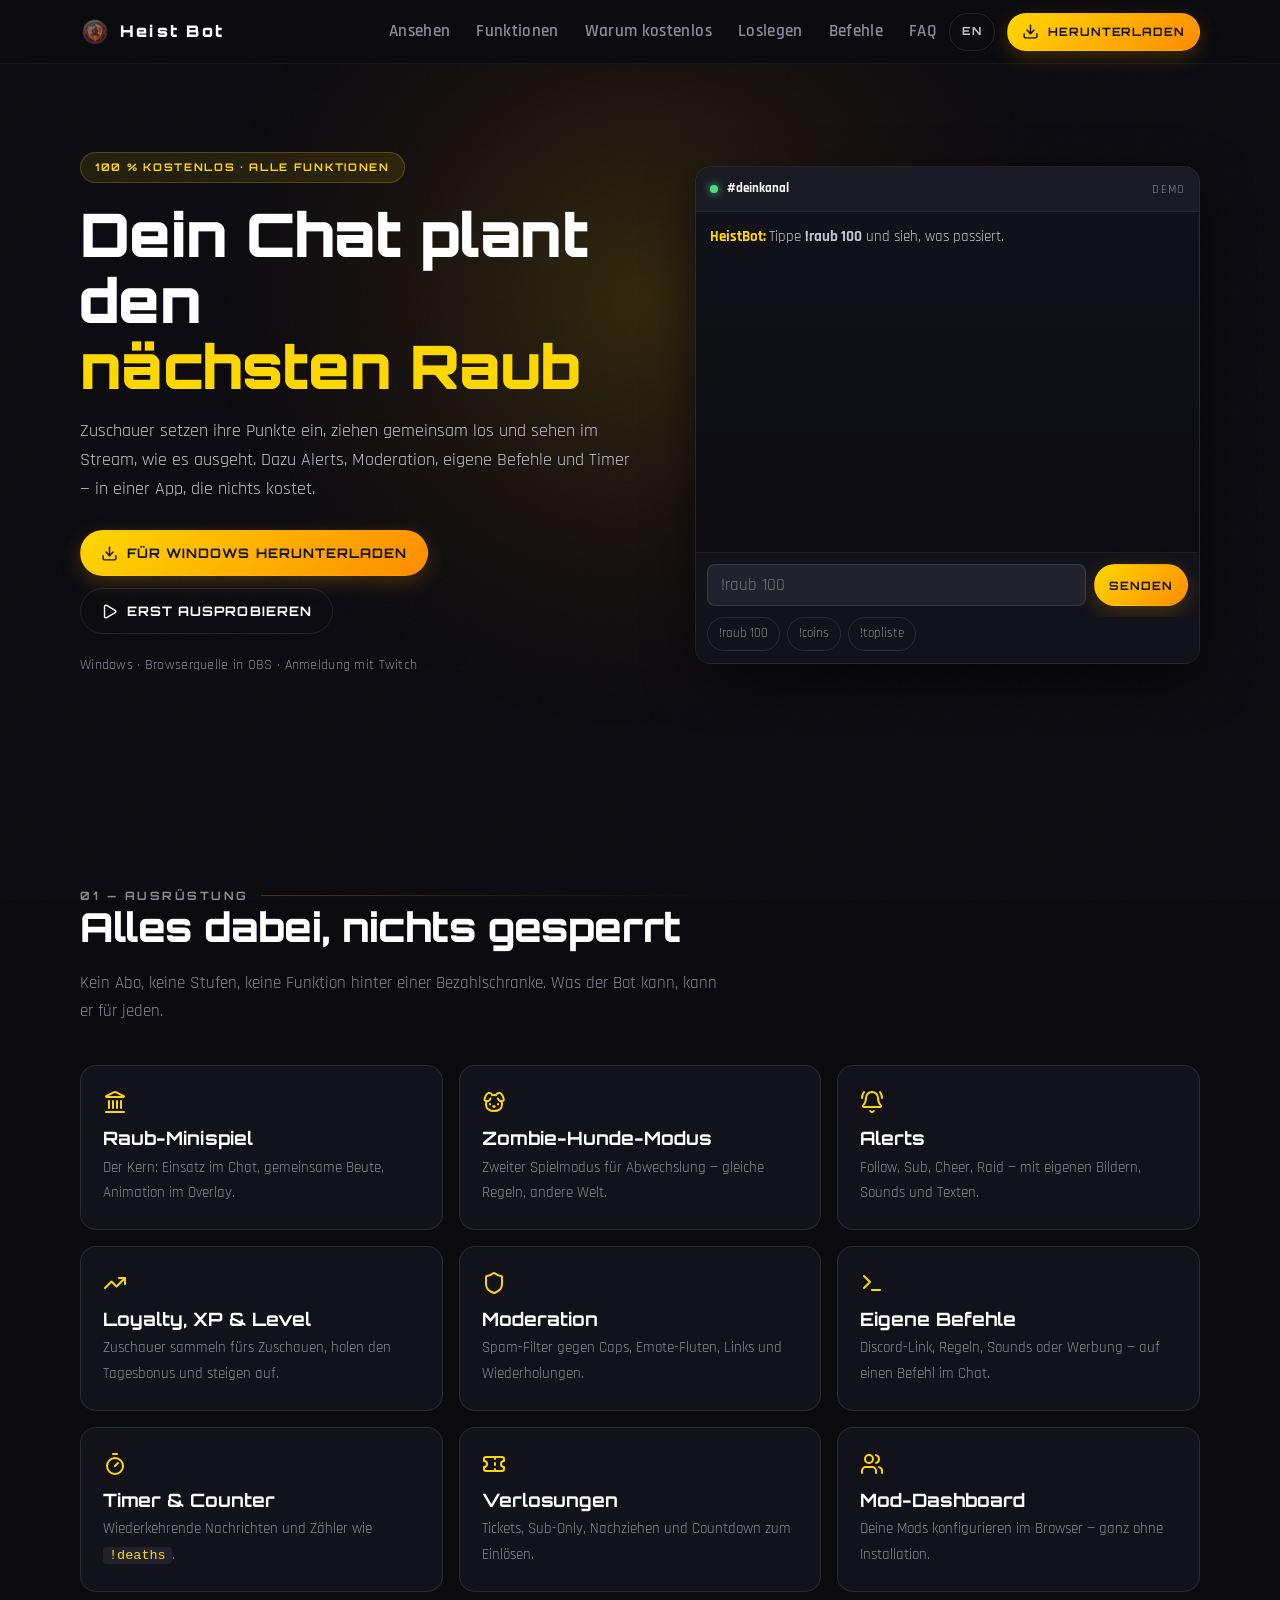
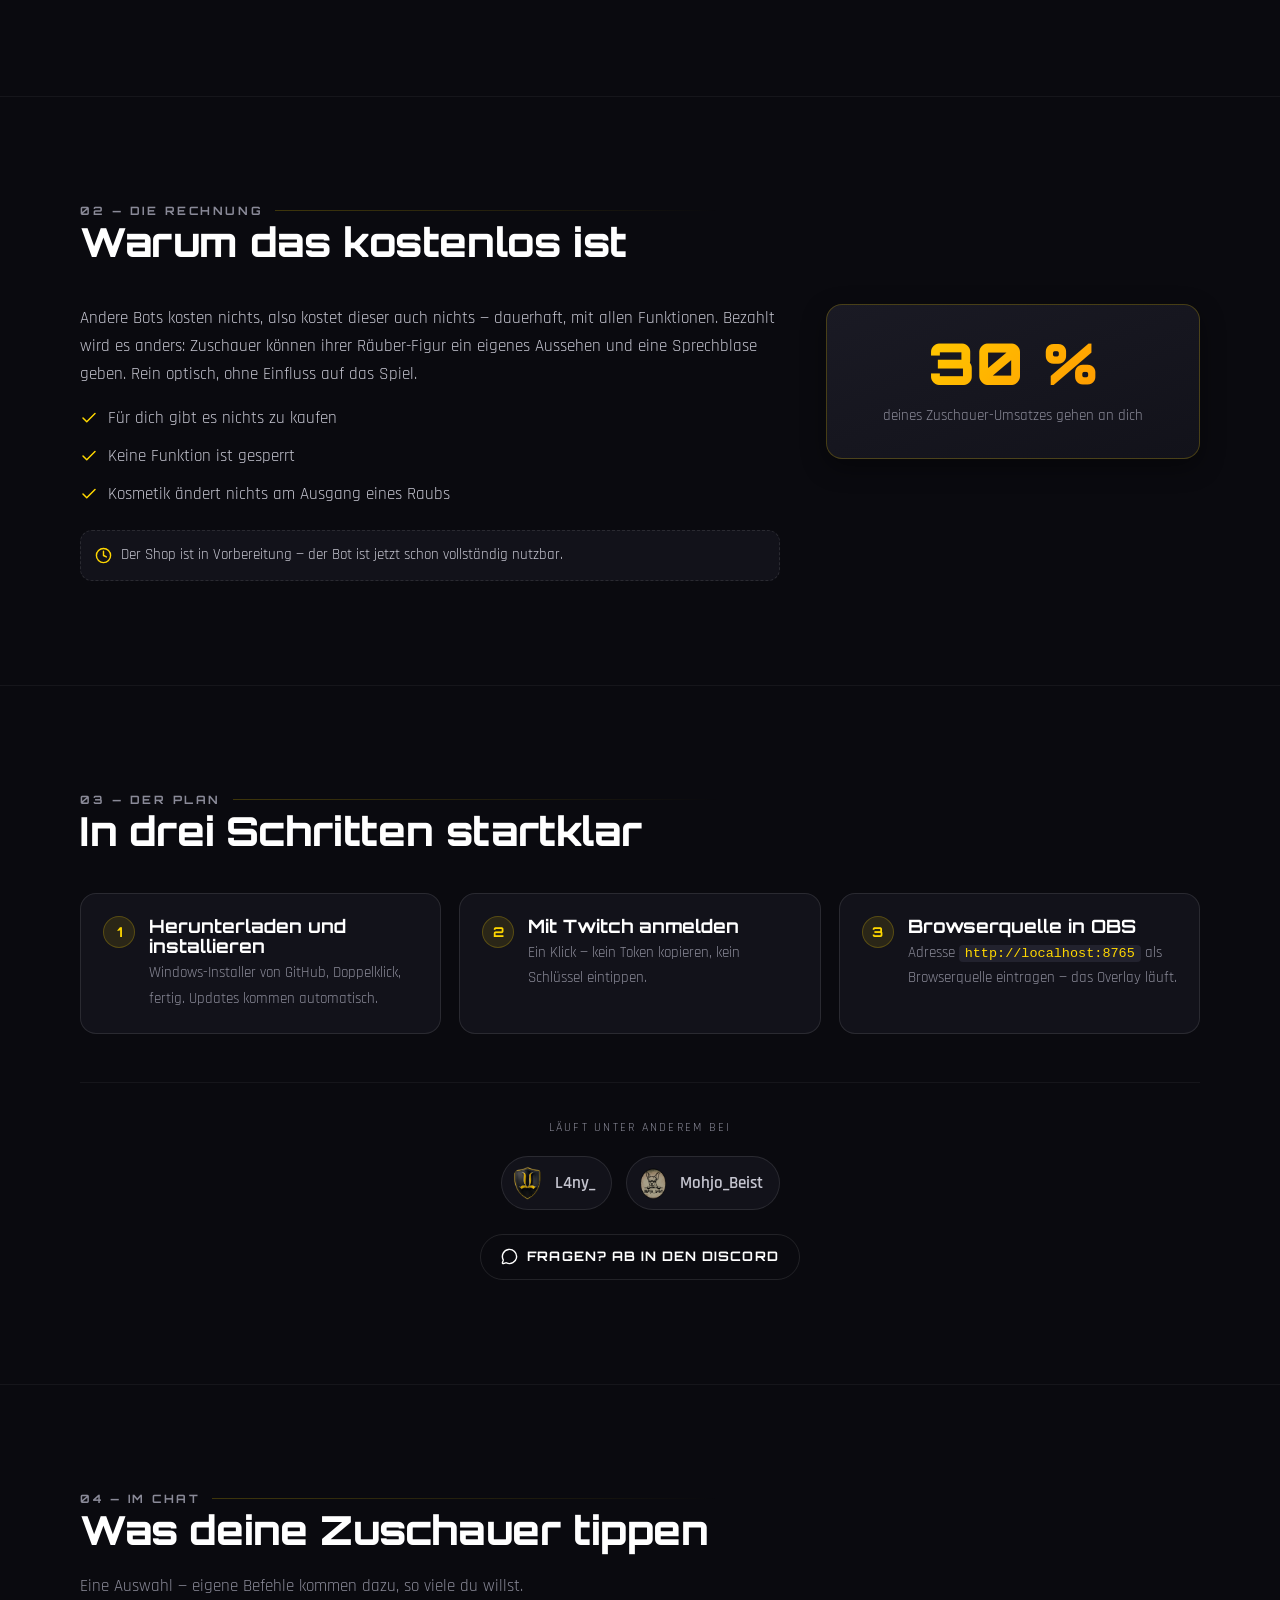
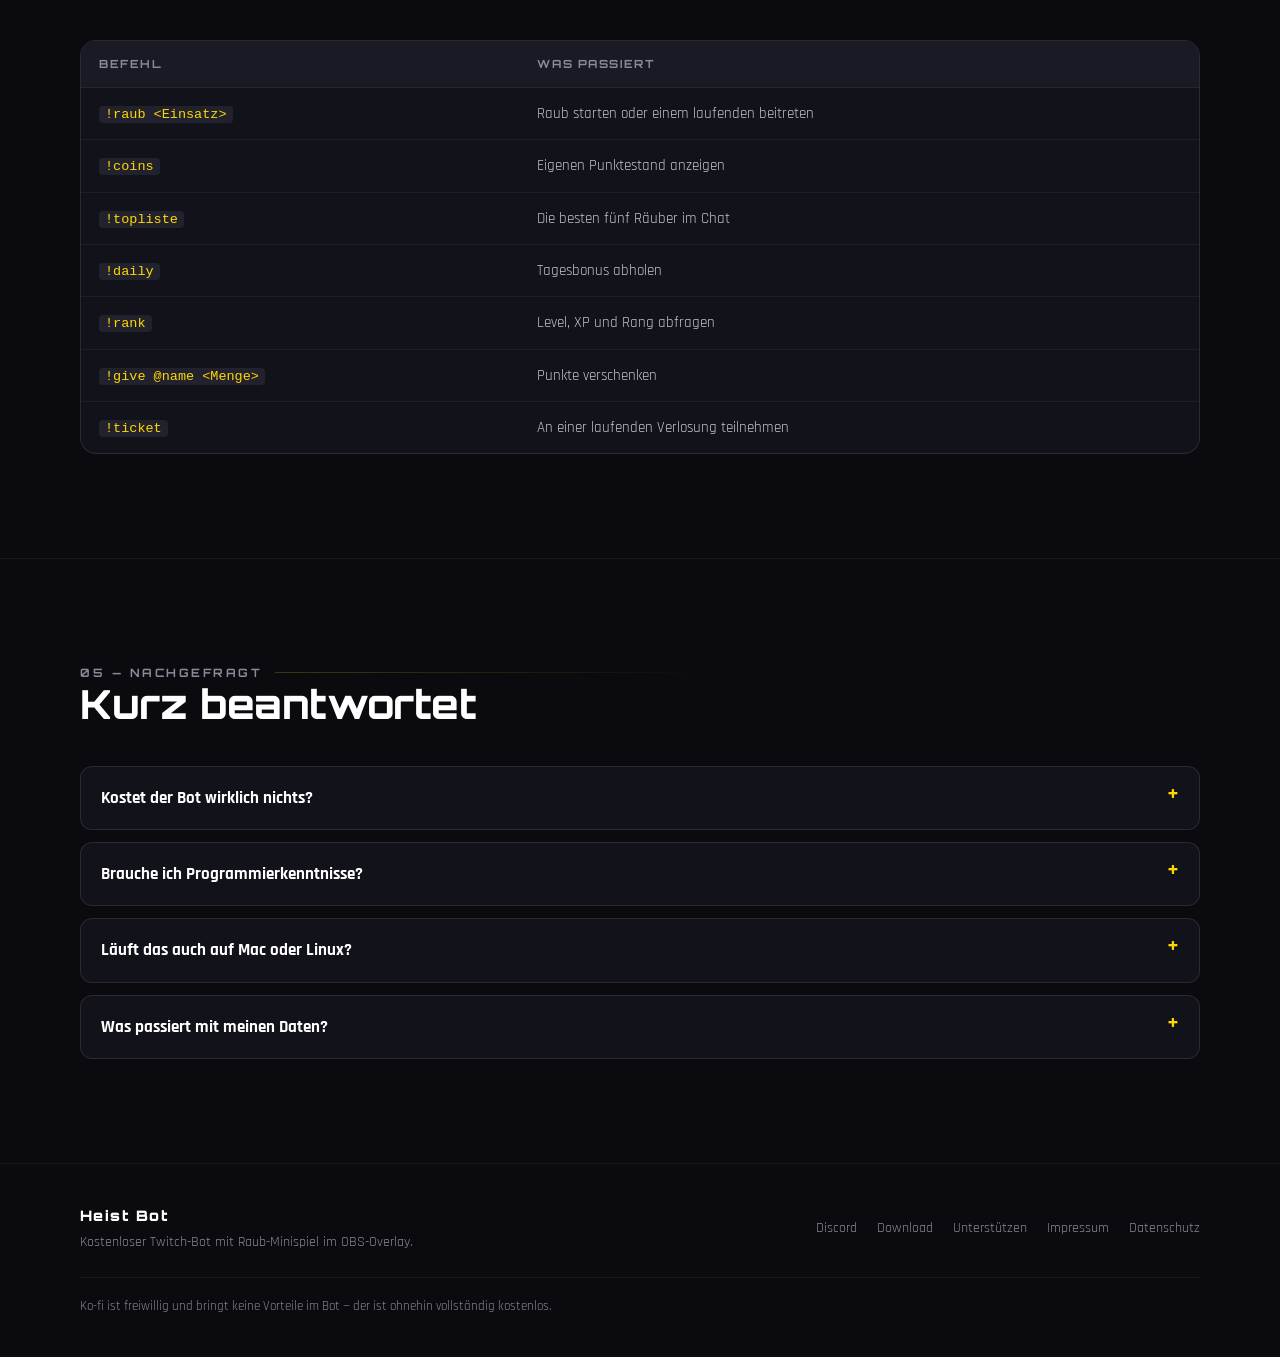
==== commit 137b3998: "feat: Held mit Chat-Demo, Funktionen, Kostenlos-Abschnitt, Schritte, Befehle, FAQ und Fuss" ====
--- a/index.html
+++ b/index.html
@@ -92,12 +92,261 @@
 </nav>
 
 <main id="top">
-    <!-- Abschnitte folgen -->
+    <!-- ═══ Held ═══ -->
+    <section class="held">
+        <div class="container held-raster">
+            <div class="held-text">
+                <p class="kicker" data-i18n="held_kicker">100 % kostenlos · alle Funktionen</p>
+                <h1 data-i18n="held_titel">Dein Chat plant den<br><span class="gold">nächsten Raub</span></h1>
+                <p class="lede" data-i18n="held_lede">Zuschauer setzen ihre Punkte ein, ziehen gemeinsam los und sehen im Stream, wie es ausgeht. Dazu Alerts, Moderation, eigene Befehle und Timer — in einer App, die nichts kostet.</p>
+                <div class="held-knoepfe">
+                    <a class="knopf knopf-gold" href="https://github.com/Benjamin-Web/Heist_Bot_Updates/releases">
+                        <i data-lucide="download"></i>
+                        <span data-i18n="btn_download">Für Windows herunterladen</span>
+                    </a>
+                    <a class="knopf knopf-leer" href="#beweis">
+                        <i data-lucide="play"></i>
+                        <span data-i18n="btn_ansehen">Erst ausprobieren</span>
+                    </a>
+                </div>
+                <p class="held-fuss" data-i18n="held_fuss">Windows · Browserquelle in OBS · Anmeldung mit Twitch</p>
+            </div>
+
+            <!-- Die Demo ist der Blickfang: echtes Verhalten statt Screenshot. -->
+            <div class="held-demo" id="beweis">
+                <div class="chatfenster">
+                    <div class="chat-kopf">
+                        <span class="chat-punkt"></span>
+                        <span class="chat-titel">#deinkanal</span>
+                        <span class="chat-meta" data-i18n="demo_meta">Demo</span>
+                    </div>
+                    <div class="chat-verlauf" id="chatVerlauf" aria-live="polite"></div>
+                    <div class="chat-eingabe">
+                        <input id="chatEingabe" type="text" autocomplete="off" spellcheck="false"
+                               placeholder="!raub 100" data-i18n-attr="placeholder" data-i18n="demo_platzhalter">
+                        <button class="knopf knopf-gold knopf-klein" id="chatSenden" type="button">
+                            <span data-i18n="demo_senden">Senden</span>
+                        </button>
+                    </div>
+                    <div class="chat-vorschlaege">
+                        <button type="button" data-cmd="!raub 100">!raub 100</button>
+                        <button type="button" data-cmd="!coins">!coins</button>
+                        <button type="button" data-cmd="!topliste">!topliste</button>
+                    </div>
+                </div>
+            </div>
+        </div>
+    </section>
+
+    <!-- ═══ 01 Funktionen ═══ -->
+    <section class="abschnitt" id="funktionen">
+        <div class="container">
+            <div class="abschnitt-kopf">
+                <p class="marker"><span data-i18n="mk_funktionen">01 — Ausrüstung</span></p>
+                <h2 data-i18n="fn_titel">Alles dabei, nichts gesperrt</h2>
+                <p data-i18n="fn_lede">Kein Abo, keine Stufen, keine Funktion hinter einer Bezahlschranke. Was der Bot kann, kann er für jeden.</p>
+            </div>
+
+            <div class="karten">
+                <article class="karte">
+                    <i data-lucide="landmark"></i>
+                    <h3 data-i18n="fn1_t">Raub-Minispiel</h3>
+                    <p data-i18n="fn1_b">Der Kern: Einsatz im Chat, gemeinsame Beute, Animation im Overlay.</p>
+                </article>
+                <article class="karte">
+                    <i data-lucide="dog"></i>
+                    <h3 data-i18n="fn2_t">Zombie-Hunde-Modus</h3>
+                    <p data-i18n="fn2_b">Zweiter Spielmodus für Abwechslung — gleiche Regeln, andere Welt.</p>
+                </article>
+                <article class="karte">
+                    <i data-lucide="bell-ring"></i>
+                    <h3 data-i18n="fn3_t">Alerts</h3>
+                    <p data-i18n="fn3_b">Follow, Sub, Cheer, Raid — mit eigenen Bildern, Sounds und Texten.</p>
+                </article>
+                <article class="karte">
+                    <i data-lucide="trending-up"></i>
+                    <h3 data-i18n="fn4_t">Loyalty, XP &amp; Level</h3>
+                    <p data-i18n="fn4_b">Zuschauer sammeln fürs Zuschauen, holen den Tagesbonus und steigen auf.</p>
+                </article>
+                <article class="karte">
+                    <i data-lucide="shield"></i>
+                    <h3 data-i18n="fn5_t">Moderation</h3>
+                    <p data-i18n="fn5_b">Spam-Filter gegen Caps, Emote-Fluten, Links und Wiederholungen.</p>
+                </article>
+                <article class="karte">
+                    <i data-lucide="terminal"></i>
+                    <h3 data-i18n="fn6_t">Eigene Befehle</h3>
+                    <p data-i18n="fn6_b">Discord-Link, Regeln, Sounds oder Werbung — auf einen Befehl im Chat.</p>
+                </article>
+                <article class="karte">
+                    <i data-lucide="timer"></i>
+                    <h3 data-i18n="fn7_t">Timer &amp; Counter</h3>
+                    <p data-i18n="fn7_b">Wiederkehrende Nachrichten und Zähler wie <code>!deaths</code>.</p>
+                </article>
+                <article class="karte">
+                    <i data-lucide="ticket"></i>
+                    <h3 data-i18n="fn8_t">Verlosungen</h3>
+                    <p data-i18n="fn8_b">Tickets, Sub-Only, Nachziehen und Countdown zum Einlösen.</p>
+                </article>
+                <article class="karte">
+                    <i data-lucide="users"></i>
+                    <h3 data-i18n="fn9_t">Mod-Dashboard</h3>
+                    <p data-i18n="fn9_b">Deine Mods konfigurieren im Browser — ganz ohne Installation.</p>
+                </article>
+            </div>
+        </div>
+    </section>
+
+    <!-- ═══ 02 Warum kostenlos ═══ -->
+    <section class="abschnitt" id="kostenlos">
+        <div class="container">
+            <div class="abschnitt-kopf">
+                <p class="marker"><span data-i18n="mk_kostenlos">02 — Die Rechnung</span></p>
+                <h2 data-i18n="kf_titel">Warum das kostenlos ist</h2>
+            </div>
+
+            <div class="rechnung">
+                <div class="rechnung-text">
+                    <p data-i18n="kf_p1">Andere Bots kosten nichts, also kostet dieser auch nichts — dauerhaft, mit allen Funktionen. Bezahlt wird es anders: Zuschauer können ihrer Räuber-Figur ein eigenes Aussehen und eine Sprechblase geben. Rein optisch, ohne Einfluss auf das Spiel.</p>
+                    <ul class="haken">
+                        <li><i data-lucide="check"></i><span data-i18n="kf_l1">Für dich gibt es nichts zu kaufen</span></li>
+                        <li><i data-lucide="check"></i><span data-i18n="kf_l2">Keine Funktion ist gesperrt</span></li>
+                        <li><i data-lucide="check"></i><span data-i18n="kf_l3">Kosmetik ändert nichts am Ausgang eines Raubs</span></li>
+                    </ul>
+                    <p class="status"><i data-lucide="clock"></i><span data-i18n="kf_status">Der Shop ist in Vorbereitung — der Bot ist jetzt schon vollständig nutzbar.</span></p>
+                </div>
+
+                <aside class="anteil">
+                    <p class="anteil-zahl">30&nbsp;%</p>
+                    <p class="anteil-text" data-i18n="kf_anteil">deines Zuschauer-Umsatzes gehen an dich</p>
+                </aside>
+            </div>
+        </div>
+    </section>
+
+    <!-- ═══ 03 Loslegen ═══ -->
+    <section class="abschnitt" id="start">
+        <div class="container">
+            <div class="abschnitt-kopf">
+                <p class="marker"><span data-i18n="mk_start">03 — Der Plan</span></p>
+                <h2 data-i18n="st_titel">In drei Schritten startklar</h2>
+            </div>
+
+            <ol class="schritte">
+                <li>
+                    <span class="schritt-nr">1</span>
+                    <h3 data-i18n="st1_t">Herunterladen und installieren</h3>
+                    <p data-i18n="st1_b">Windows-Installer von GitHub, Doppelklick, fertig. Updates kommen automatisch.</p>
+                </li>
+                <li>
+                    <span class="schritt-nr">2</span>
+                    <h3 data-i18n="st2_t">Mit Twitch anmelden</h3>
+                    <p data-i18n="st2_b">Ein Klick — kein Token kopieren, kein Schlüssel eintippen.</p>
+                </li>
+                <li>
+                    <span class="schritt-nr">3</span>
+                    <h3 data-i18n="st3_t">Browserquelle in OBS</h3>
+                    <p data-i18n="st3_b">Adresse <code>http://localhost:8765</code> als Browserquelle eintragen — das Overlay läuft.</p>
+                </li>
+            </ol>
+
+            <div class="vertrauen">
+                <p class="vertrauen-titel" data-i18n="vt_titel">Läuft unter anderem bei</p>
+                <div class="partner">
+                    <a href="https://twitch.tv/l4ny_" target="_blank" rel="noopener">
+                        <img src="assets/partners/l4ny.png" alt="L4ny_" loading="lazy">
+                        <span>L4ny_</span>
+                    </a>
+                    <a href="https://twitch.tv/mohjo_beist" target="_blank" rel="noopener">
+                        <img src="assets/partners/mohjo.png" alt="Mohjo_Beist" loading="lazy">
+                        <span>Mohjo_Beist</span>
+                    </a>
+                </div>
+                <a class="knopf knopf-leer" href="https://discord.gg/FV83Fcu3V3" target="_blank" rel="noopener">
+                    <i data-lucide="message-circle"></i>
+                    <span data-i18n="vt_discord">Fragen? Ab in den Discord</span>
+                </a>
+            </div>
+        </div>
+    </section>
+
+    <!-- ═══ 04 Befehle ═══ -->
+    <section class="abschnitt" id="befehle">
+        <div class="container">
+            <div class="abschnitt-kopf">
+                <p class="marker"><span data-i18n="mk_befehle">04 — Im Chat</span></p>
+                <h2 data-i18n="bf_titel">Was deine Zuschauer tippen</h2>
+                <p data-i18n="bf_lede">Eine Auswahl — eigene Befehle kommen dazu, so viele du willst.</p>
+            </div>
+
+            <div class="tabelle-rahmen">
+                <table class="befehle">
+                    <thead>
+                        <tr>
+                            <th data-i18n="bf_sp1">Befehl</th>
+                            <th data-i18n="bf_sp2">Was passiert</th>
+                        </tr>
+                    </thead>
+                    <tbody>
+                        <tr><td><code>!raub &lt;Einsatz&gt;</code></td><td data-i18n="bf_r1">Raub starten oder einem laufenden beitreten</td></tr>
+                        <tr><td><code>!coins</code></td><td data-i18n="bf_r2">Eigenen Punktestand anzeigen</td></tr>
+                        <tr><td><code>!topliste</code></td><td data-i18n="bf_r3">Die besten fünf Räuber im Chat</td></tr>
+                        <tr><td><code>!daily</code></td><td data-i18n="bf_r4">Tagesbonus abholen</td></tr>
+                        <tr><td><code>!rank</code></td><td data-i18n="bf_r5">Level, XP und Rang abfragen</td></tr>
+                        <tr><td><code>!give @name &lt;Menge&gt;</code></td><td data-i18n="bf_r6">Punkte verschenken</td></tr>
+                        <tr><td><code>!ticket</code></td><td data-i18n="bf_r7">An einer laufenden Verlosung teilnehmen</td></tr>
+                    </tbody>
+                </table>
+            </div>
+        </div>
+    </section>
+
+    <!-- ═══ 05 FAQ ═══ -->
+    <section class="abschnitt" id="faq">
+        <div class="container">
+            <div class="abschnitt-kopf">
+                <p class="marker"><span data-i18n="mk_faq">05 — Nachgefragt</span></p>
+                <h2 data-i18n="fq_titel">Kurz beantwortet</h2>
+            </div>
+
+            <div class="faq">
+                <details>
+                    <summary data-i18n="fq1_f">Kostet der Bot wirklich nichts?</summary>
+                    <p data-i18n="fq1_a">Ja. Alle Funktionen sind enthalten, es gibt kein Abo und keinen Lizenzschlüssel. Geld verdient das Projekt über Kosmetik, die Zuschauer freiwillig kaufen — und davon bekommst du 30 %.</p>
+                </details>
+                <details>
+                    <summary data-i18n="fq2_f">Brauche ich Programmierkenntnisse?</summary>
+                    <p data-i18n="fq2_a">Nein. Installieren, mit Twitch anmelden, eine Browserquelle in OBS eintragen. Alles Weitere stellst du im Fenster der App ein.</p>
+                </details>
+                <details>
+                    <summary data-i18n="fq3_f">Läuft das auch auf Mac oder Linux?</summary>
+                    <p data-i18n="fq3_a">Derzeit nur unter Windows. Für andere Systeme gibt es aktuell keine Fassung.</p>
+                </details>
+                <details>
+                    <summary data-i18n="fq4_f">Was passiert mit meinen Daten?</summary>
+                    <p data-i18n="fq4_a">Das Spiel läuft auf deinem Rechner; in der Cloud liegen nur die Einstellungen, die du dort speicherst. Was genau gespeichert wird, steht in der Datenschutzerklärung.</p>
+                </details>
+            </div>
+        </div>
+    </section>
 </main>
 
 <footer class="fuss">
+    <div class="container fuss-raster">
+        <div>
+            <p class="fuss-marke">Heist Bot</p>
+            <p class="fuss-klein" data-i18n="fuss_claim">Kostenloser Twitch-Bot mit Raub-Minispiel im OBS-Overlay.</p>
+        </div>
+        <nav class="fuss-links" aria-label="Fußzeile">
+            <a href="https://discord.gg/FV83Fcu3V3" target="_blank" rel="noopener">Discord</a>
+            <a href="https://github.com/Benjamin-Web/Heist_Bot_Updates/releases" target="_blank" rel="noopener" data-i18n="fuss_download">Download</a>
+            <a href="https://ko-fi.com/ronincannons" target="_blank" rel="noopener" data-i18n="fuss_kofi">Unterstützen</a>
+            <a href="impressum.html" data-i18n="fuss_impressum">Impressum</a>
+            <a href="datenschutz.html" data-i18n="fuss_datenschutz">Datenschutz</a>
+        </nav>
+    </div>
     <div class="container">
-        <p>&copy; 2026 Heist Bot</p>
+        <p class="fuss-klein fuss-spende" data-i18n="fuss_spende">Ko-fi ist freiwillig und bringt keine Vorteile im Bot — der ist ohnehin vollständig kostenlos.</p>
     </div>
 </footer>
 
--- a/assets/css/site.css
+++ b/assets/css/site.css
@@ -298,3 +298,401 @@
 @media (min-width: 768px) {
     .abschnitt { padding: 104px 0; }
 }
+
+/* ---------- Held ---------- */
+.held {
+    position: relative;
+    z-index: 2;
+    padding: 48px 0 64px;
+    overflow: hidden;
+}
+
+/* Scheinwerfer: Gold als Licht, nicht als Flaeche. */
+.held::before {
+    content: '';
+    position: absolute;
+    top: -30%;
+    left: 50%;
+    width: min(900px, 130%);
+    aspect-ratio: 1;
+    transform: translateX(-50%);
+    background: radial-gradient(circle, rgba(255, 190, 0, 0.16) 0%, rgba(255, 140, 0, 0.05) 38%, transparent 68%);
+    pointer-events: none;
+}
+
+.held-raster { position: relative; display: grid; gap: 44px; }
+
+.kicker {
+    display: inline-block;
+    margin: 0 0 18px;
+    padding: 6px 14px;
+    border: 1px solid var(--gold-line);
+    border-radius: var(--r-full);
+    background: var(--gold-soft);
+    color: var(--gold);
+    font-family: 'Orbitron', sans-serif;
+    font-size: 0.66rem;
+    font-weight: 700;
+    letter-spacing: 0.16em;
+    text-transform: uppercase;
+}
+
+.held h1 { margin-bottom: 18px; }
+
+.lede { font-size: 1.1rem; max-width: 34em; margin-bottom: 26px; }
+
+.held-knoepfe { display: flex; flex-wrap: wrap; gap: 12px; }
+
+.held-fuss {
+    margin: 20px 0 0;
+    color: var(--text-3);
+    font-size: 0.9rem;
+    letter-spacing: 0.02em;
+}
+
+/* ---------- Chat-Demo ---------- */
+.chatfenster {
+    display: flex;
+    flex-direction: column;
+    border: 1px solid var(--outline);
+    border-radius: var(--r-lg);
+    background: linear-gradient(180deg, var(--surface-1), var(--surface));
+    box-shadow: var(--shadow-3);
+    overflow: hidden;
+}
+
+.chat-kopf {
+    display: flex;
+    align-items: center;
+    gap: 9px;
+    padding: 11px 14px;
+    background: var(--surface-2);
+    border-bottom: 1px solid var(--outline-soft);
+    font-size: 0.82rem;
+}
+
+.chat-punkt {
+    width: 8px;
+    height: 8px;
+    border-radius: 50%;
+    background: #4ade80;
+    box-shadow: 0 0 8px #4ade80;
+}
+
+.chat-titel { color: var(--text); font-weight: 700; }
+.chat-meta { margin-left: auto; color: var(--text-3); font-size: 0.72rem; letter-spacing: 0.1em; text-transform: uppercase; }
+
+.chat-verlauf {
+    height: 290px;
+    overflow-y: auto;
+    padding: 14px;
+    font-size: 0.94rem;
+    line-height: 1.5;
+    scrollbar-width: thin;
+}
+
+.chat-zeile { margin-bottom: 7px; word-wrap: break-word; overflow-wrap: anywhere; }
+.chat-name { font-weight: 700; }
+.chat-name.bot { color: var(--gold); }
+.chat-name.du { color: #7dd3fc; }
+.chat-name.v1 { color: #f0abfc; }
+.chat-name.v2 { color: #86efac; }
+.chat-name.v3 { color: #fca5a5; }
+.chat-system { color: var(--text-3); font-style: italic; }
+.chat-gewinn { color: #4ade80; font-weight: 600; }
+.chat-verlust { color: #f87171; font-weight: 600; }
+
+.chat-eingabe {
+    display: flex;
+    gap: 8px;
+    padding: 11px;
+    border-top: 1px solid var(--outline-soft);
+    background: var(--surface-1);
+}
+
+.chat-eingabe input {
+    flex: 1;
+    min-width: 0;
+    min-height: 42px;
+    padding: 0 13px;
+    background: var(--surface-3);
+    border: 1px solid var(--outline);
+    border-radius: var(--r-sm);
+    color: var(--text);
+    font-family: 'Rajdhani', sans-serif;
+}
+
+.chat-eingabe input:focus { outline: none; border-color: var(--gold-line); }
+
+.chat-vorschlaege {
+    display: flex;
+    flex-wrap: wrap;
+    gap: 7px;
+    padding: 0 11px 12px;
+    background: var(--surface-1);
+}
+
+.chat-vorschlaege button {
+    padding: 5px 11px;
+    background: transparent;
+    border: 1px solid var(--outline);
+    border-radius: var(--r-full);
+    color: var(--text-3);
+    font-family: 'Rajdhani', monospace;
+    font-size: 0.82rem;
+    cursor: pointer;
+    transition: color 0.16s ease, border-color 0.16s ease;
+}
+
+.chat-vorschlaege button:hover { color: var(--gold); border-color: var(--gold-line); }
+
+@media (min-width: 900px) {
+    .held { padding: 88px 0 104px; }
+    .held-raster { grid-template-columns: 1.05fr 0.95fr; align-items: center; gap: 56px; }
+    .chat-verlauf { height: 340px; }
+}
+
+/* ---------- Fuss ---------- */
+.fuss {
+    position: relative;
+    z-index: 2;
+    padding: 40px 0;
+    border-top: 1px solid var(--outline-soft);
+    color: var(--text-3);
+    font-size: 0.9rem;
+}
+
+/* ---------- Karten (Funktionen) ---------- */
+.karten { display: grid; gap: 16px; }
+
+.karte {
+    position: relative;
+    padding: 24px 22px;
+    background: var(--surface-1);
+    border: 1px solid var(--outline);
+    border-radius: var(--r-lg);
+    overflow: hidden;
+    transition: border-color 0.2s ease, transform 0.2s ease;
+}
+
+/* Goldene Haarlinie oben — Akzent, der beim Zeigen aufleuchtet. */
+.karte::before {
+    content: '';
+    position: absolute;
+    inset: 0 0 auto 0;
+    height: 1px;
+    background: linear-gradient(90deg, transparent, var(--gold-line), transparent);
+    opacity: 0;
+    transition: opacity 0.25s ease;
+}
+
+.karte:hover { border-color: var(--gold-line); transform: translateY(-3px); }
+.karte:hover::before { opacity: 1; }
+
+.karte svg { width: 24px; height: 24px; color: var(--gold); margin-bottom: 14px; }
+.karte h3 { margin-bottom: 6px; }
+.karte p { margin: 0; color: var(--text-3); font-size: 0.96rem; }
+
+code {
+    padding: 1px 6px;
+    background: var(--surface-3);
+    border-radius: 4px;
+    font-family: 'Consolas', monospace;
+    font-size: 0.88em;
+    color: var(--gold);
+}
+
+/* ---------- Warum kostenlos ---------- */
+.rechnung { display: grid; gap: 28px; }
+
+.rechnung-text p { color: var(--text-2); }
+
+.haken { list-style: none; margin: 0 0 22px; padding: 0; display: grid; gap: 10px; }
+.haken li { display: flex; align-items: flex-start; gap: 10px; }
+.haken svg { width: 18px; height: 18px; color: var(--gold); flex-shrink: 0; margin-top: 5px; }
+
+.status {
+    display: flex;
+    align-items: center;
+    gap: 9px;
+    margin: 0;
+    padding: 12px 14px;
+    background: var(--surface-1);
+    border: 1px dashed var(--outline);
+    border-radius: var(--r-md);
+    color: var(--text-3);
+    font-size: 0.93rem;
+}
+
+.status svg { width: 17px; height: 17px; color: var(--gold); flex-shrink: 0; }
+
+.anteil {
+    align-self: start;
+    padding: 30px 26px;
+    background: linear-gradient(160deg, var(--surface-2), var(--surface-1));
+    border: 1px solid var(--gold-line);
+    border-radius: var(--r-lg);
+    text-align: center;
+    box-shadow: var(--shadow-2);
+}
+
+.anteil-zahl {
+    margin: 0;
+    font-family: 'Orbitron', sans-serif;
+    font-size: clamp(2.6rem, 10vw, 3.6rem);
+    font-weight: 900;
+    line-height: 1;
+    background: var(--gold-gradient);
+    -webkit-background-clip: text;
+    background-clip: text;
+    color: transparent;
+}
+
+.anteil-text { margin: 10px 0 0; color: var(--text-3); font-size: 0.95rem; }
+
+/* ---------- Schritte ---------- */
+.schritte { list-style: none; margin: 0 0 48px; padding: 0; display: grid; gap: 18px; counter-reset: s; }
+
+.schritte li {
+    position: relative;
+    padding: 22px 22px 22px 68px;
+    background: var(--surface-1);
+    border: 1px solid var(--outline);
+    border-radius: var(--r-lg);
+}
+
+.schritt-nr {
+    position: absolute;
+    left: 22px;
+    top: 22px;
+    width: 32px;
+    height: 32px;
+    display: grid;
+    place-items: center;
+    border: 1px solid var(--gold-line);
+    border-radius: 50%;
+    background: var(--gold-soft);
+    color: var(--gold);
+    font-family: 'Orbitron', sans-serif;
+    font-weight: 700;
+    font-size: 0.85rem;
+}
+
+.schritte h3 { margin-bottom: 4px; }
+.schritte p { margin: 0; color: var(--text-3); font-size: 0.96rem; }
+
+/* ---------- Vertrauen ---------- */
+.vertrauen {
+    padding-top: 34px;
+    border-top: 1px solid var(--outline-soft);
+    text-align: center;
+}
+
+.vertrauen-titel {
+    margin: 0 0 18px;
+    color: var(--text-3);
+    font-size: 0.78rem;
+    letter-spacing: 0.18em;
+    text-transform: uppercase;
+}
+
+.partner { display: flex; flex-wrap: wrap; justify-content: center; gap: 14px; margin-bottom: 24px; }
+
+.partner a {
+    display: flex;
+    align-items: center;
+    gap: 10px;
+    padding: 9px 16px 9px 9px;
+    background: var(--surface-1);
+    border: 1px solid var(--outline);
+    border-radius: var(--r-full);
+    text-decoration: none;
+    color: var(--text-2);
+    font-weight: 600;
+    transition: border-color 0.18s ease, color 0.18s ease;
+}
+
+.partner a:hover { border-color: var(--gold-line); color: var(--text); }
+.partner img { width: 34px; height: 34px; border-radius: 50%; }
+
+/* ---------- Befehlstabelle ---------- */
+.tabelle-rahmen {
+    border: 1px solid var(--outline);
+    border-radius: var(--r-lg);
+    overflow-x: auto;   /* breite Inhalte scrollen im Rahmen, nicht die Seite */
+    background: var(--surface-1);
+}
+
+.befehle { width: 100%; border-collapse: collapse; min-width: 460px; }
+
+.befehle th {
+    padding: 14px 18px;
+    text-align: left;
+    background: var(--surface-2);
+    color: var(--text-3);
+    font-family: 'Orbitron', sans-serif;
+    font-size: 0.7rem;
+    font-weight: 700;
+    letter-spacing: 0.14em;
+    text-transform: uppercase;
+}
+
+.befehle td { padding: 13px 18px; border-top: 1px solid var(--outline-soft); font-size: 0.96rem; }
+.befehle tr:hover td { background: rgba(255, 255, 255, 0.02); }
+
+/* ---------- FAQ ---------- */
+.faq { display: grid; gap: 12px; }
+
+.faq details {
+    background: var(--surface-1);
+    border: 1px solid var(--outline);
+    border-radius: var(--r-md);
+    overflow: hidden;
+}
+
+.faq summary {
+    padding: 17px 20px;
+    cursor: pointer;
+    color: var(--text);
+    font-weight: 700;
+    list-style: none;
+}
+
+.faq summary::-webkit-details-marker { display: none; }
+
+.faq summary::after {
+    content: '+';
+    float: right;
+    color: var(--gold);
+    font-size: 1.3rem;
+    line-height: 1;
+}
+
+.faq details[open] summary::after { content: '−'; }
+.faq details p { margin: 0; padding: 0 20px 18px; color: var(--text-3); }
+
+/* ---------- Fuss ---------- */
+.fuss-raster { display: grid; gap: 22px; }
+.fuss-marke { margin: 0 0 4px; font-family: 'Orbitron', sans-serif; font-weight: 900; color: var(--text); letter-spacing: 0.1em; }
+.fuss-klein { margin: 0; font-size: 0.88rem; }
+.fuss-links { display: flex; flex-wrap: wrap; gap: 8px 20px; }
+.fuss-links a { text-decoration: none; transition: color 0.18s ease; }
+.fuss-links a:hover { color: var(--gold); }
+.fuss-spende { margin-top: 22px; padding-top: 18px; border-top: 1px solid var(--outline-soft); font-size: 0.82rem; }
+
+@media (min-width: 768px) {
+    .karten { grid-template-columns: repeat(2, 1fr); }
+    .schritte { grid-template-columns: repeat(3, 1fr); }
+    .fuss-raster { grid-template-columns: 1fr auto; align-items: center; }
+}
+
+@media (min-width: 1024px) {
+    .karten { grid-template-columns: repeat(3, 1fr); }
+    .rechnung { grid-template-columns: 1.5fr 0.8fr; gap: 46px; align-items: center; }
+}
+
+/* Bewegung reduzieren, wenn das System es verlangt. */
+@media (prefers-reduced-motion: reduce) {
+    html { scroll-behavior: auto; }
+    * { animation-duration: 0.001ms !important; transition-duration: 0.001ms !important; }
+}
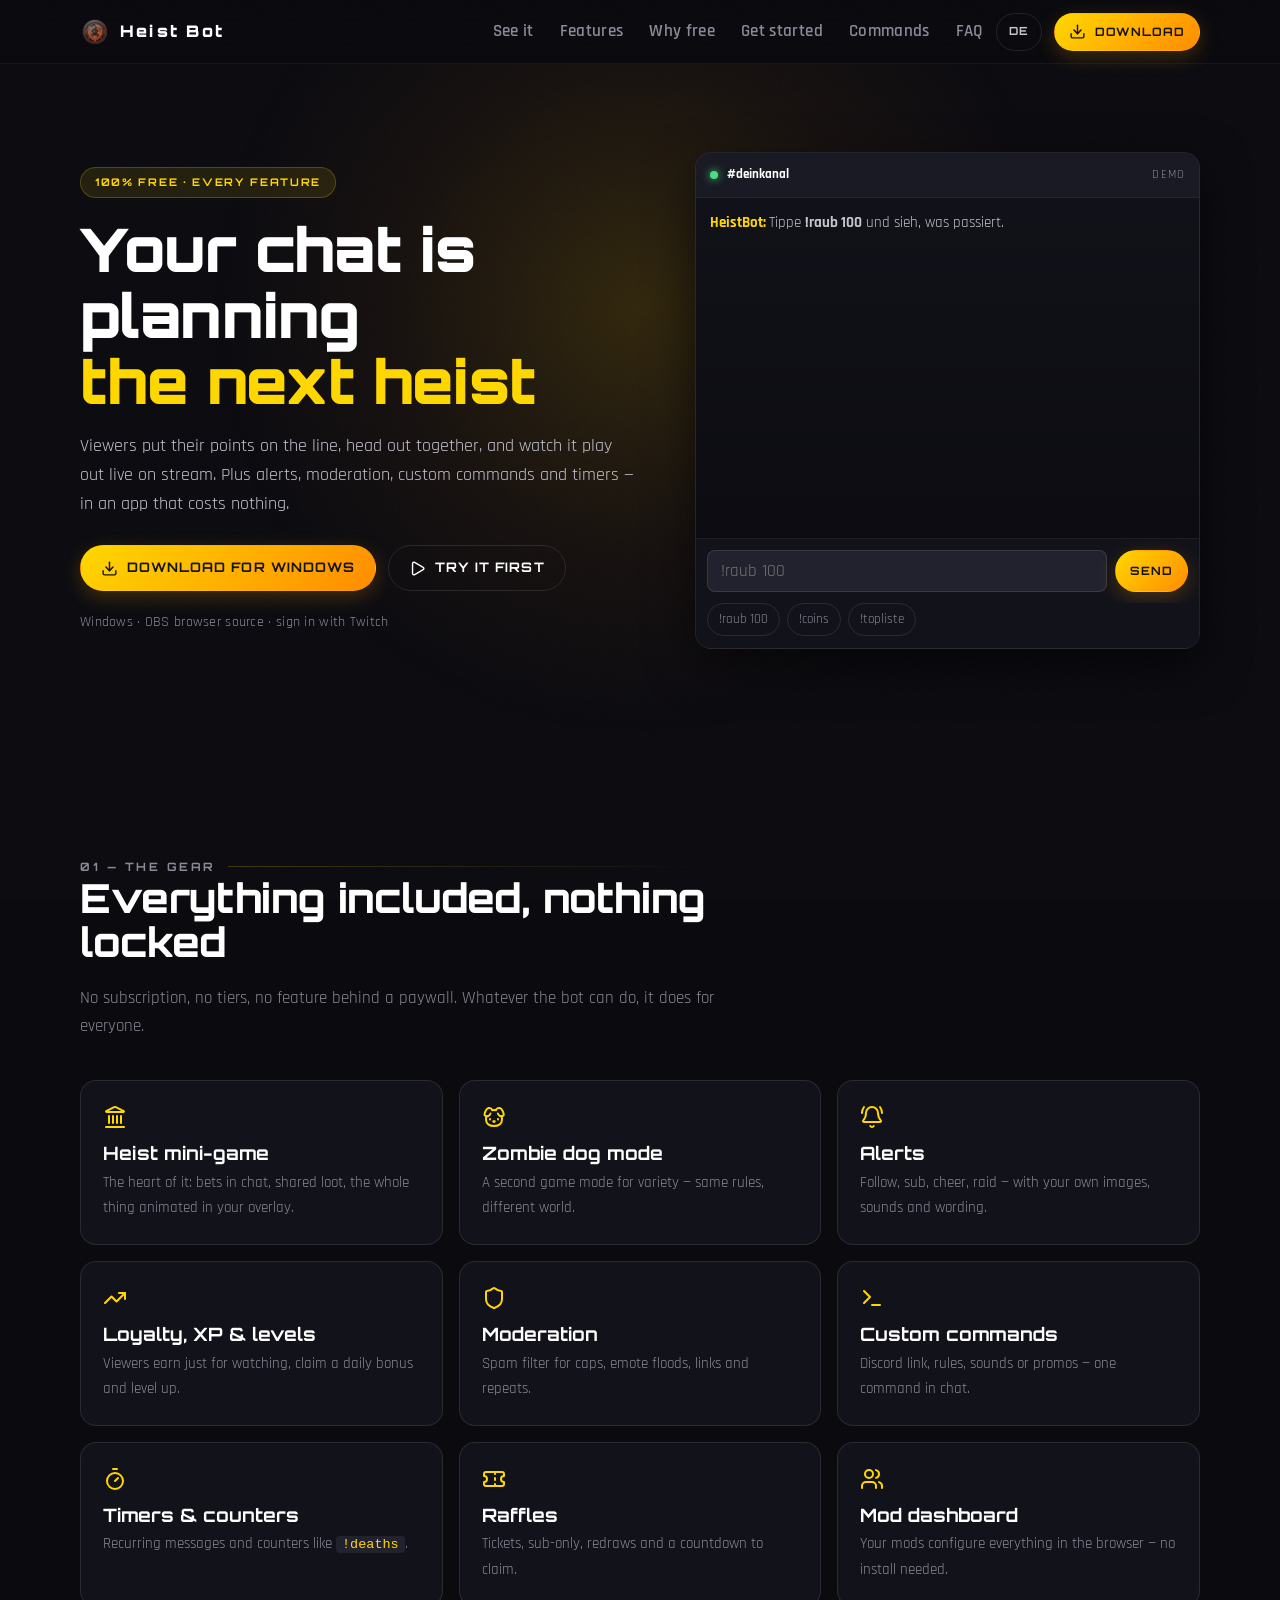
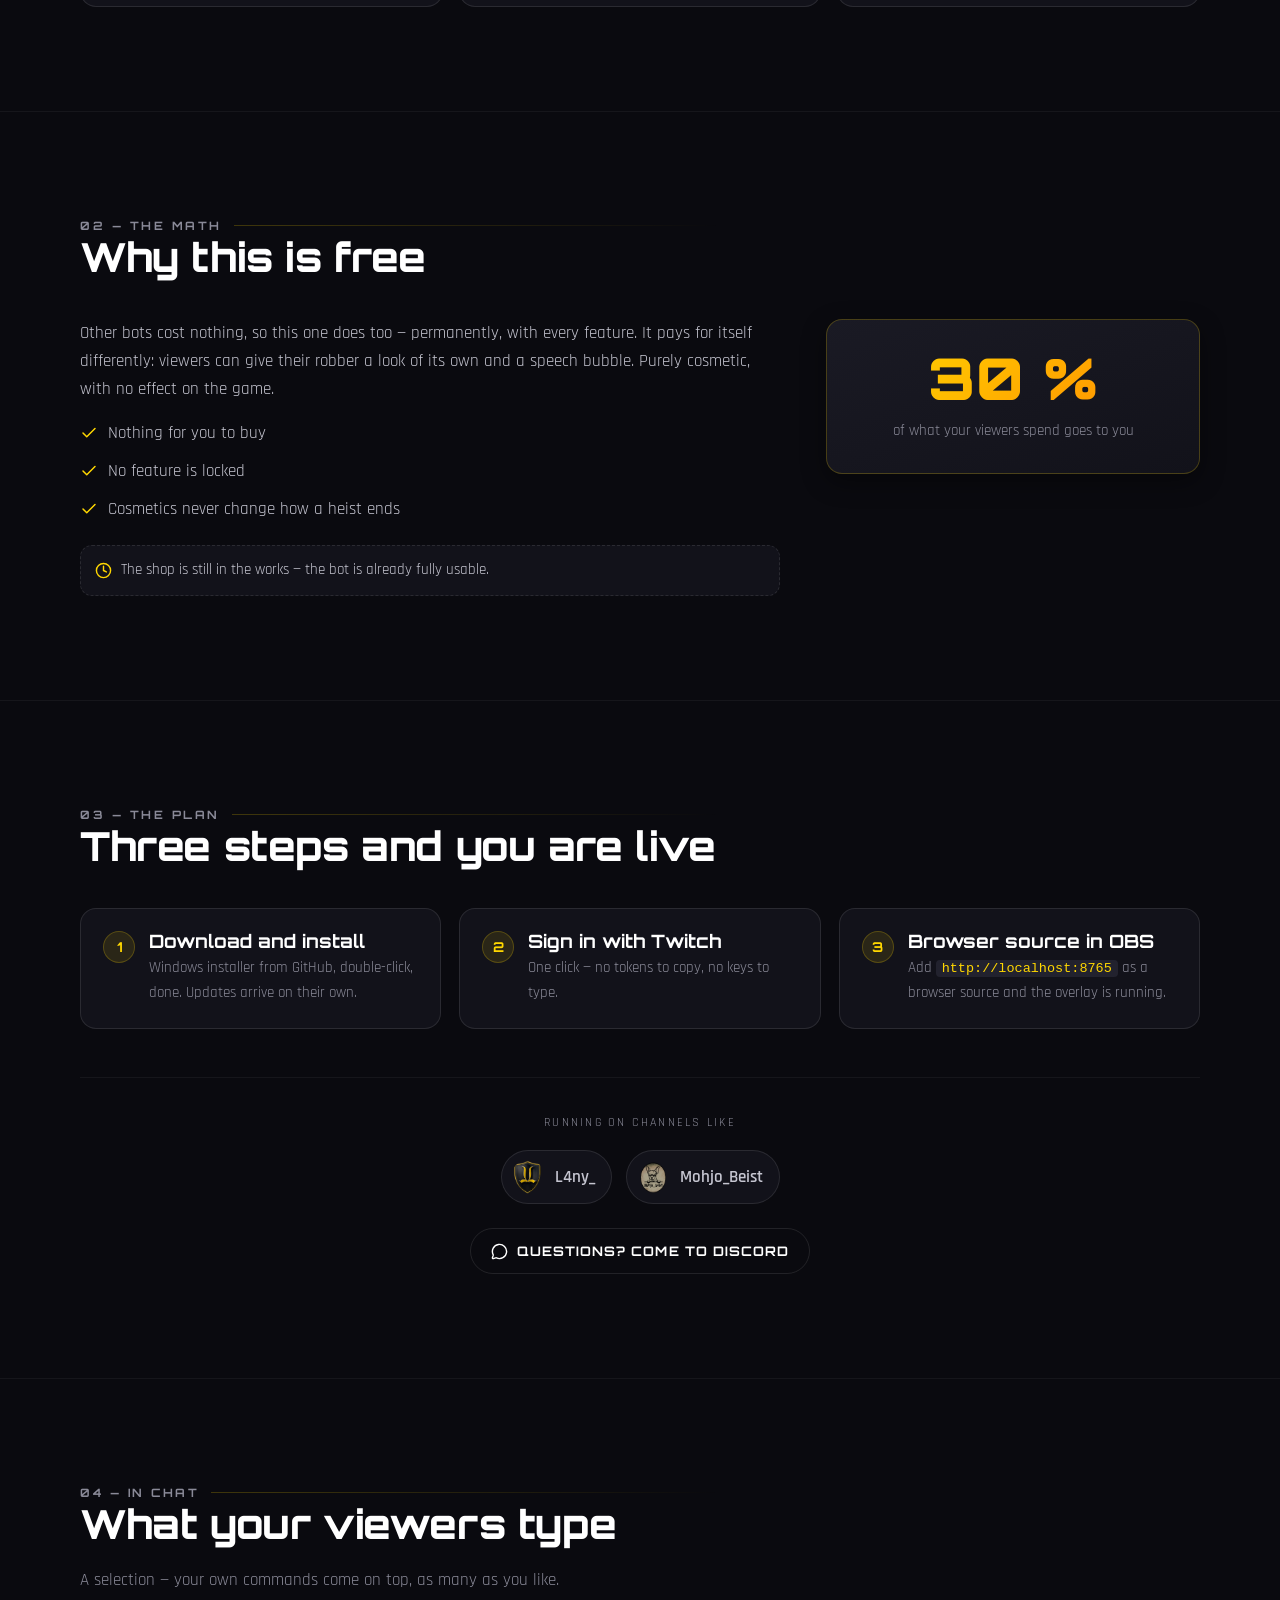
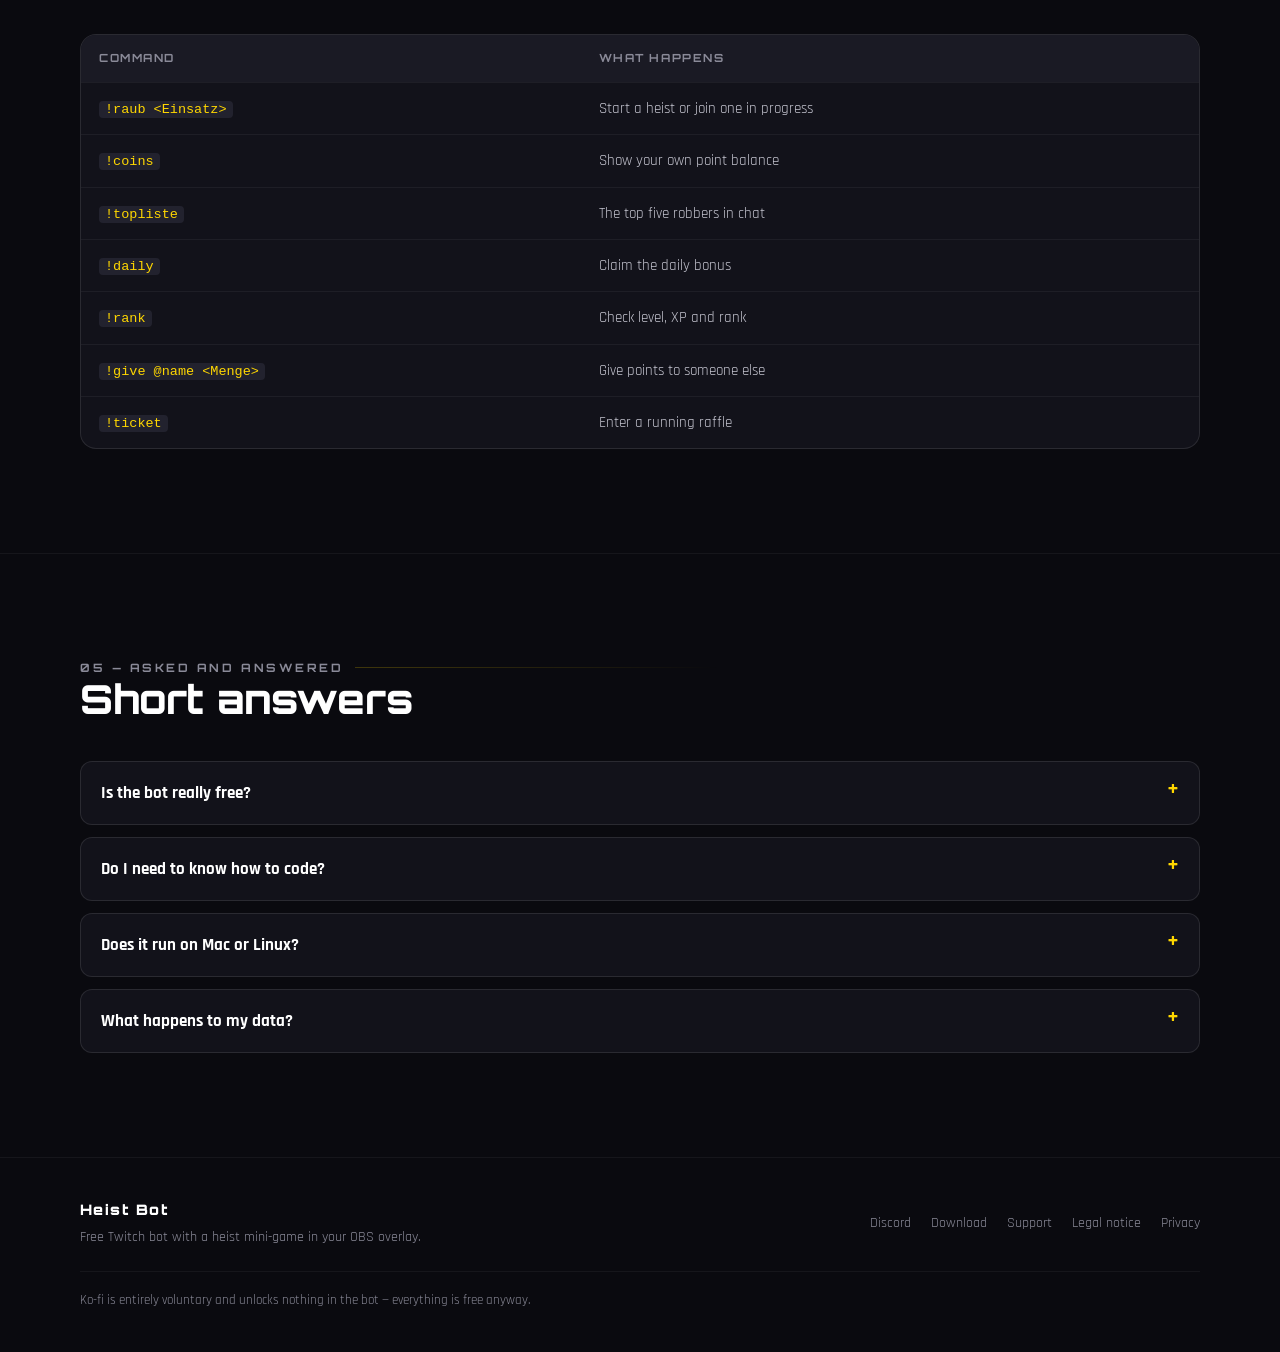
==== commit 35b26e3f: "feat: Feinschliff — Einblenden beim Scrollen, kein PRO-Screenshot als Vorschaubild, Sitemap-Datum" ====
--- a/index.html
+++ b/index.html
@@ -15,12 +15,13 @@
     <meta property="og:url" content="https://www.heist-bot.pro">
     <meta property="og:title" content="Heist Bot — kostenloser Twitch-Bot mit Raub-Minispiel">
     <meta property="og:description" content="Dein Chat plant den nächsten Raub — sichtbar im Stream. 100 % kostenlos, alle Funktionen.">
-    <meta property="og:image" content="https://www.heist-bot.pro/assets/screenshots/dashboard-1.jpg">
+    <!-- og:image bewusst leer: die vorhandenen Screenshots zeigen noch das
+         abgeschaffte PRO-Modell. Sobald ein aktuelles Bild existiert, hier
+         und bei twitter:image eintragen. -->
     <meta property="twitter:card" content="summary_large_image">
     <meta property="twitter:url" content="https://www.heist-bot.pro">
     <meta property="twitter:title" content="Heist Bot — kostenloser Twitch-Bot mit Raub-Minispiel">
     <meta property="twitter:description" content="Dein Chat plant den nächsten Raub — sichtbar im Stream. 100 % kostenlos, alle Funktionen.">
-    <meta property="twitter:image" content="https://www.heist-bot.pro/assets/screenshots/dashboard-1.jpg">
 
     <link rel="canonical" href="https://www.heist-bot.pro">
     <link rel="icon" type="image/png" href="assets/favicon.png">
--- a/assets/css/site.css
+++ b/assets/css/site.css
@@ -696,3 +696,12 @@
     html { scroll-behavior: auto; }
     * { animation-duration: 0.001ms !important; transition-duration: 0.001ms !important; }
 }
+
+/* ---------- Einblenden beim Scrollen ----------
+   Ohne JavaScript greift .reveal nie — die Inhalte sind dann von Anfang an da. */
+.reveal { opacity: 0; transform: translateY(14px); transition: opacity 0.5s ease, transform 0.5s ease; }
+.reveal.sichtbar { opacity: 1; transform: none; }
+
+@media (prefers-reduced-motion: reduce) {
+    .reveal { opacity: 1; transform: none; }
+}
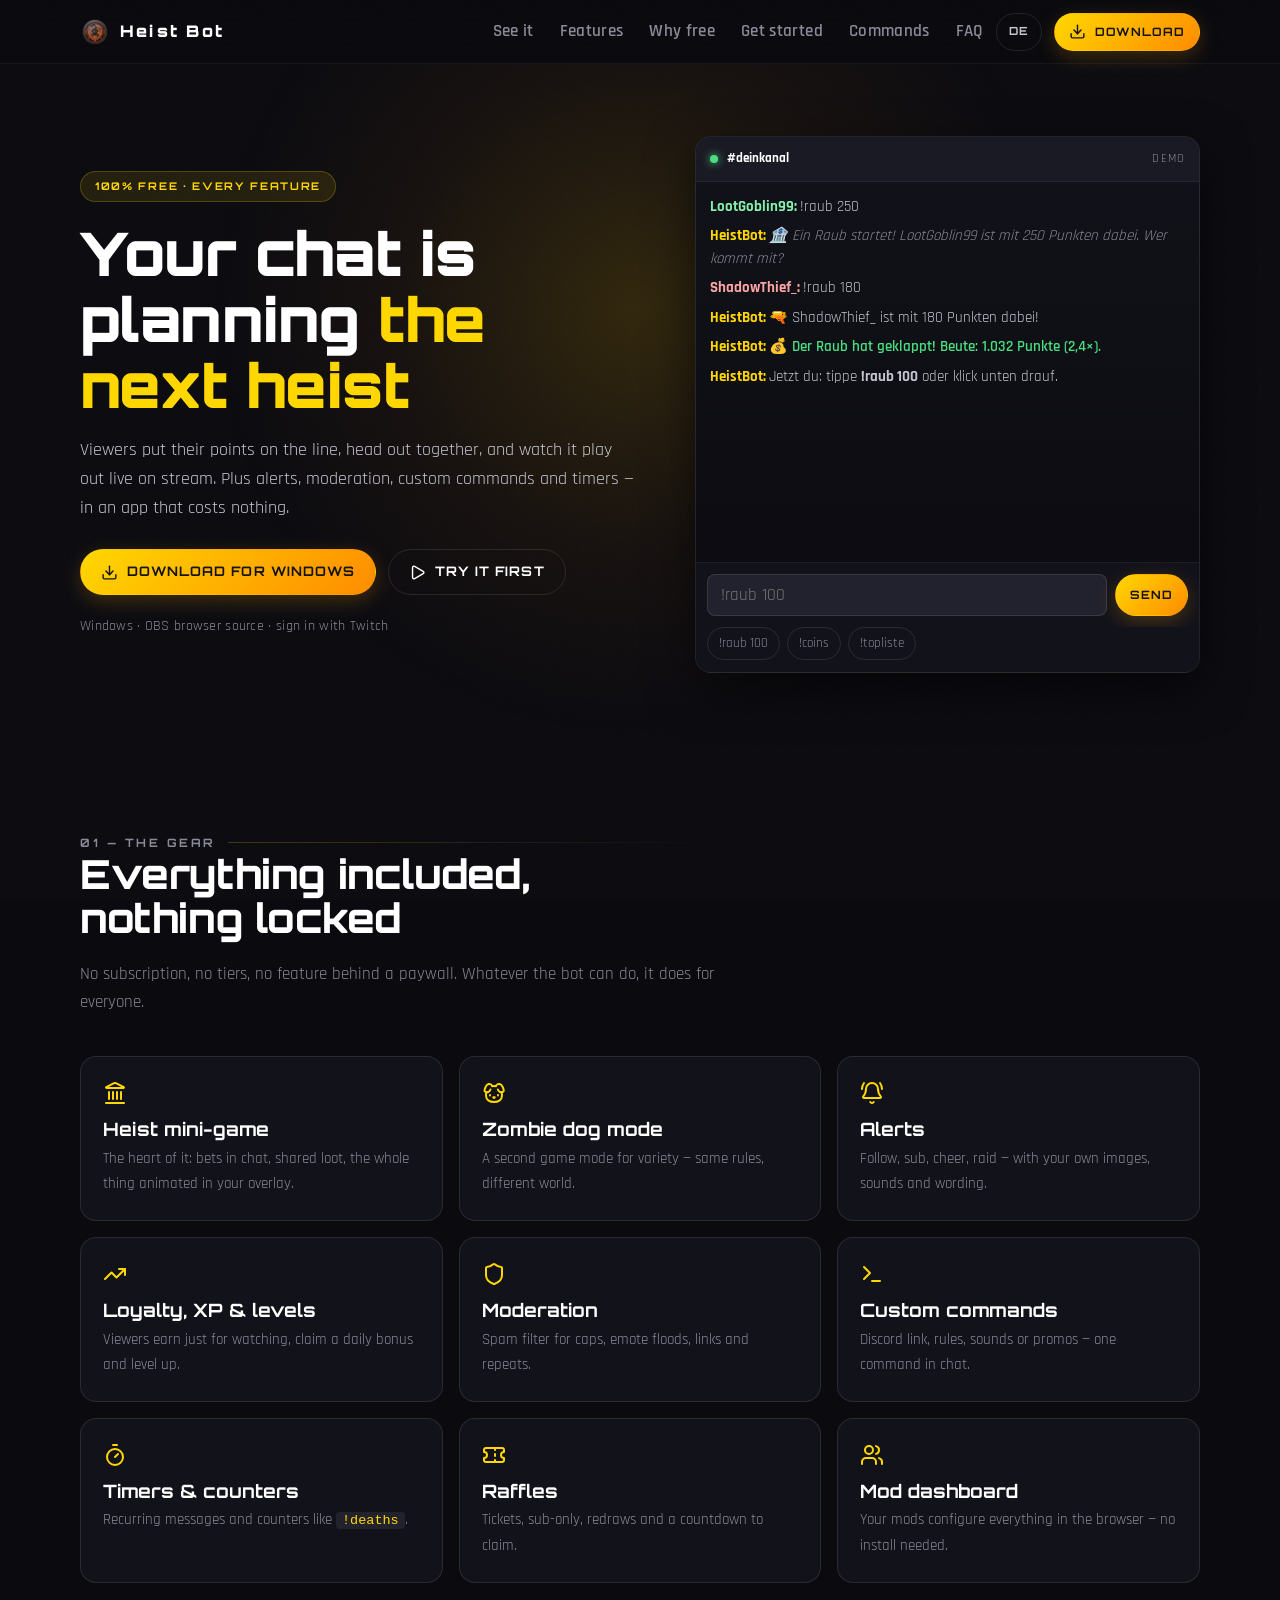
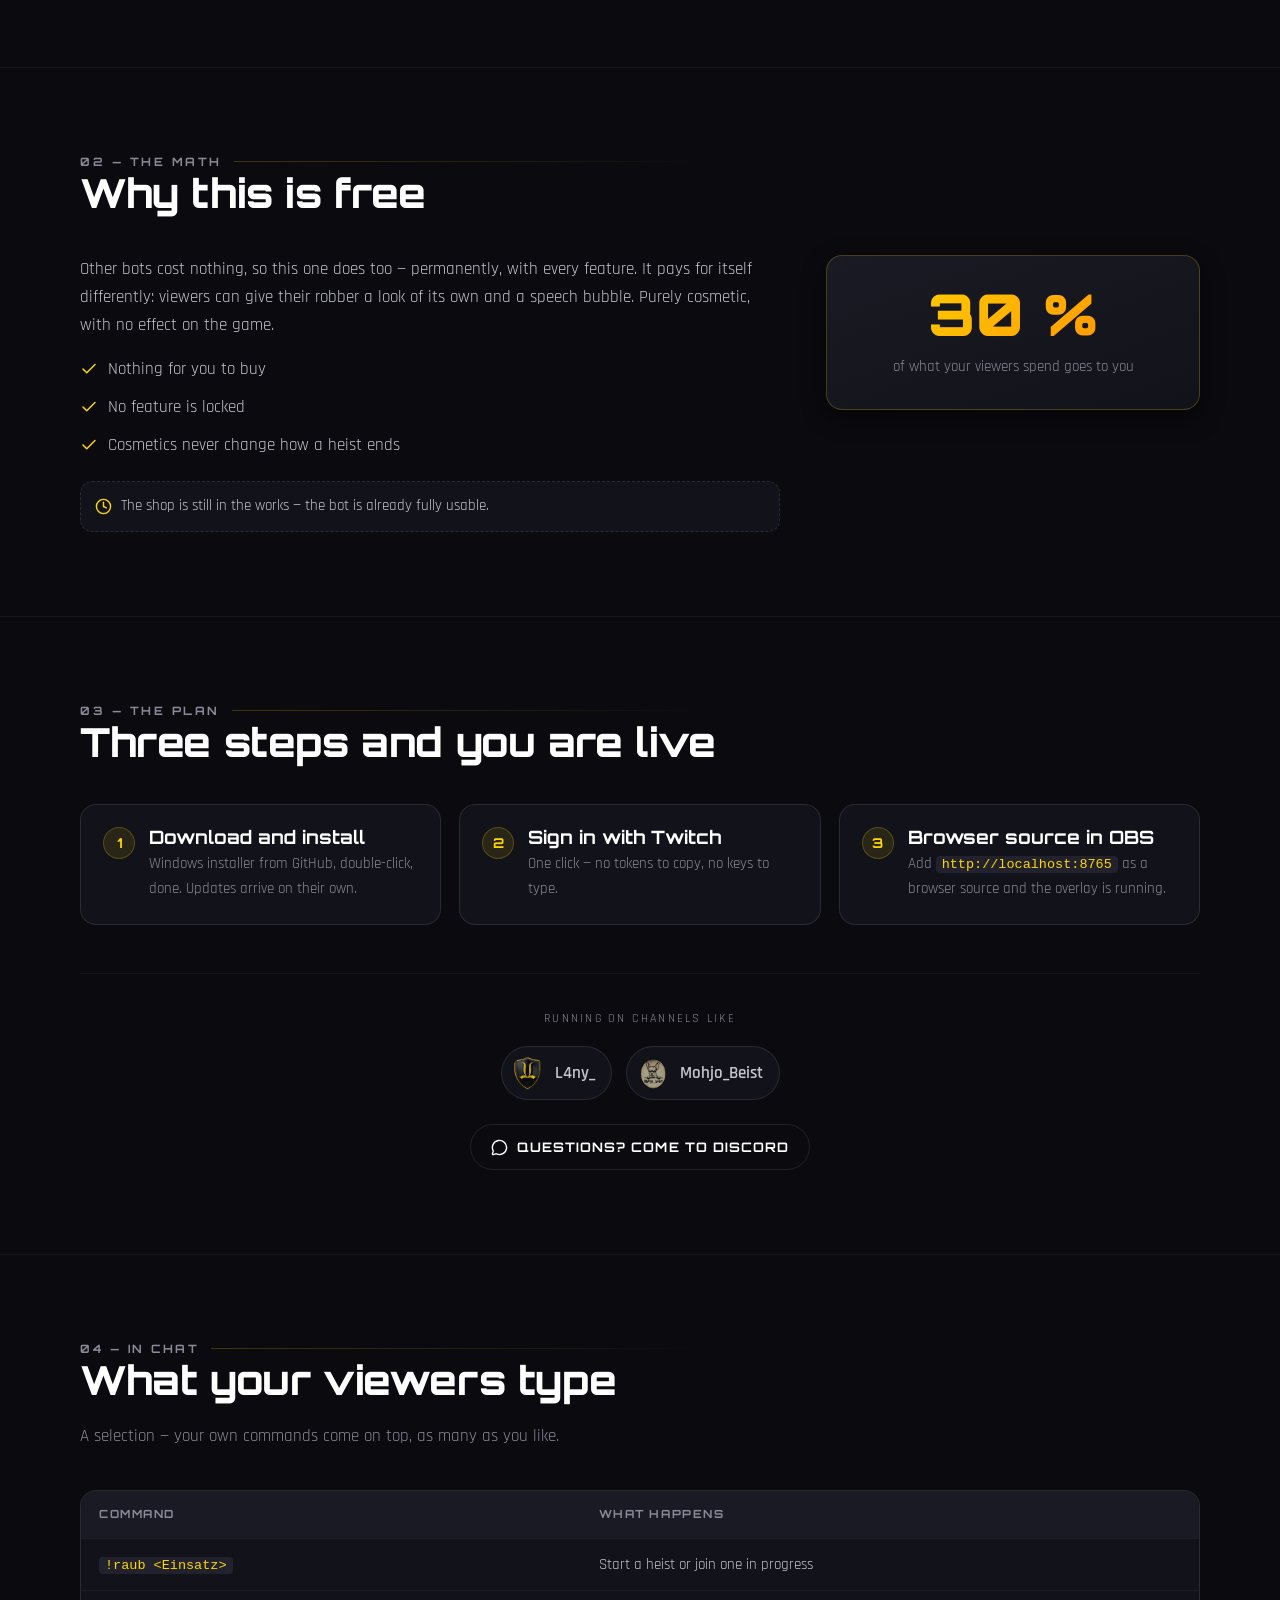
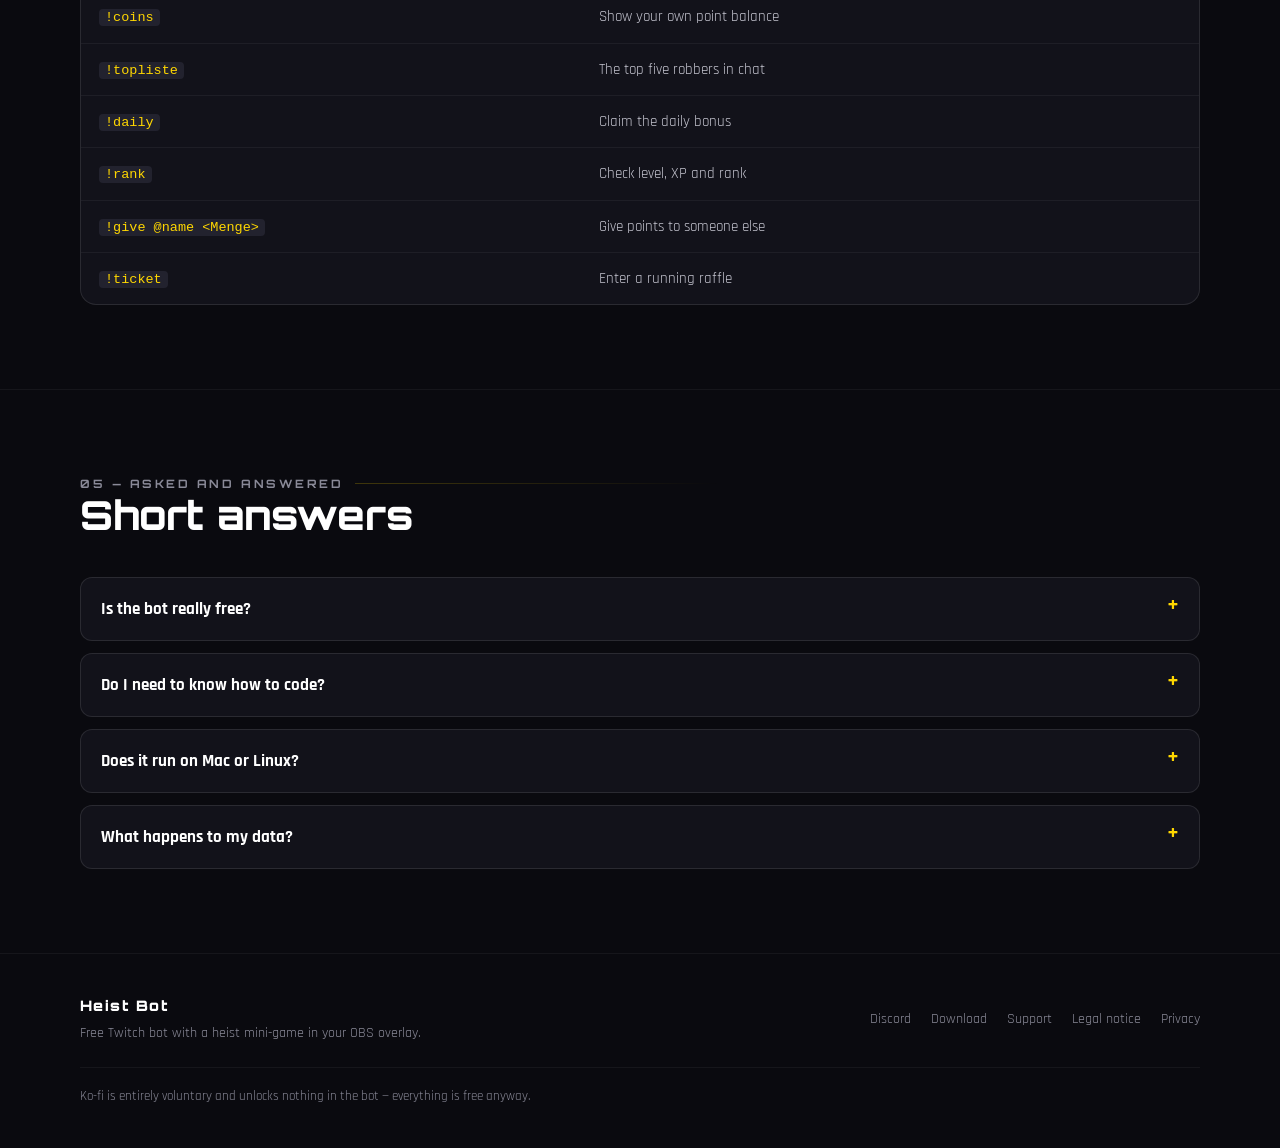
==== commit 24d7b180: "feat: lebendige Demo, straffere Abstaende, groessere Tap-Ziele" ====
--- a/index.html
+++ b/index.html
@@ -98,7 +98,7 @@
         <div class="container held-raster">
             <div class="held-text">
                 <p class="kicker" data-i18n="held_kicker">100 % kostenlos · alle Funktionen</p>
-                <h1 data-i18n="held_titel">Dein Chat plant den<br><span class="gold">nächsten Raub</span></h1>
+                <h1 data-i18n="held_titel">Dein Chat plant den <span class="gold">nächsten Raub</span></h1>
                 <p class="lede" data-i18n="held_lede">Zuschauer setzen ihre Punkte ein, ziehen gemeinsam los und sehen im Stream, wie es ausgeht. Dazu Alerts, Moderation, eigene Befehle und Timer — in einer App, die nichts kostet.</p>
                 <div class="held-knoepfe">
                     <a class="knopf knopf-gold" href="https://github.com/Benjamin-Web/Heist_Bot_Updates/releases">
--- a/assets/css/site.css
+++ b/assets/css/site.css
@@ -705,3 +705,23 @@
 @media (prefers-reduced-motion: reduce) {
     .reveal { opacity: 1; transform: none; }
 }
+
+/* Zeilenausgleich: verhindert einzeln haengende Woerter in Ueberschriften. */
+h1, h2 { text-wrap: balance; }
+
+/* Held kompakter: der Blick soll schnell beim naechsten Abschnitt sein. */
+@media (min-width: 900px) {
+    .held { padding: 72px 0 76px; }
+    .chat-verlauf { height: 380px; }
+}
+
+/* Abschnittsabstaende etwas straffer — die Seite soll zuegig lesen. */
+@media (min-width: 768px) {
+    .abschnitt { padding: 84px 0; }
+}
+
+/* Tap-Ziele auf dem Handy komfortabel gross (Empfehlung: mind. 44px). */
+@media (max-width: 899px) {
+    .sprache { min-height: 44px; min-width: 50px; }
+    .hamburger { width: 44px; height: 44px; }
+}
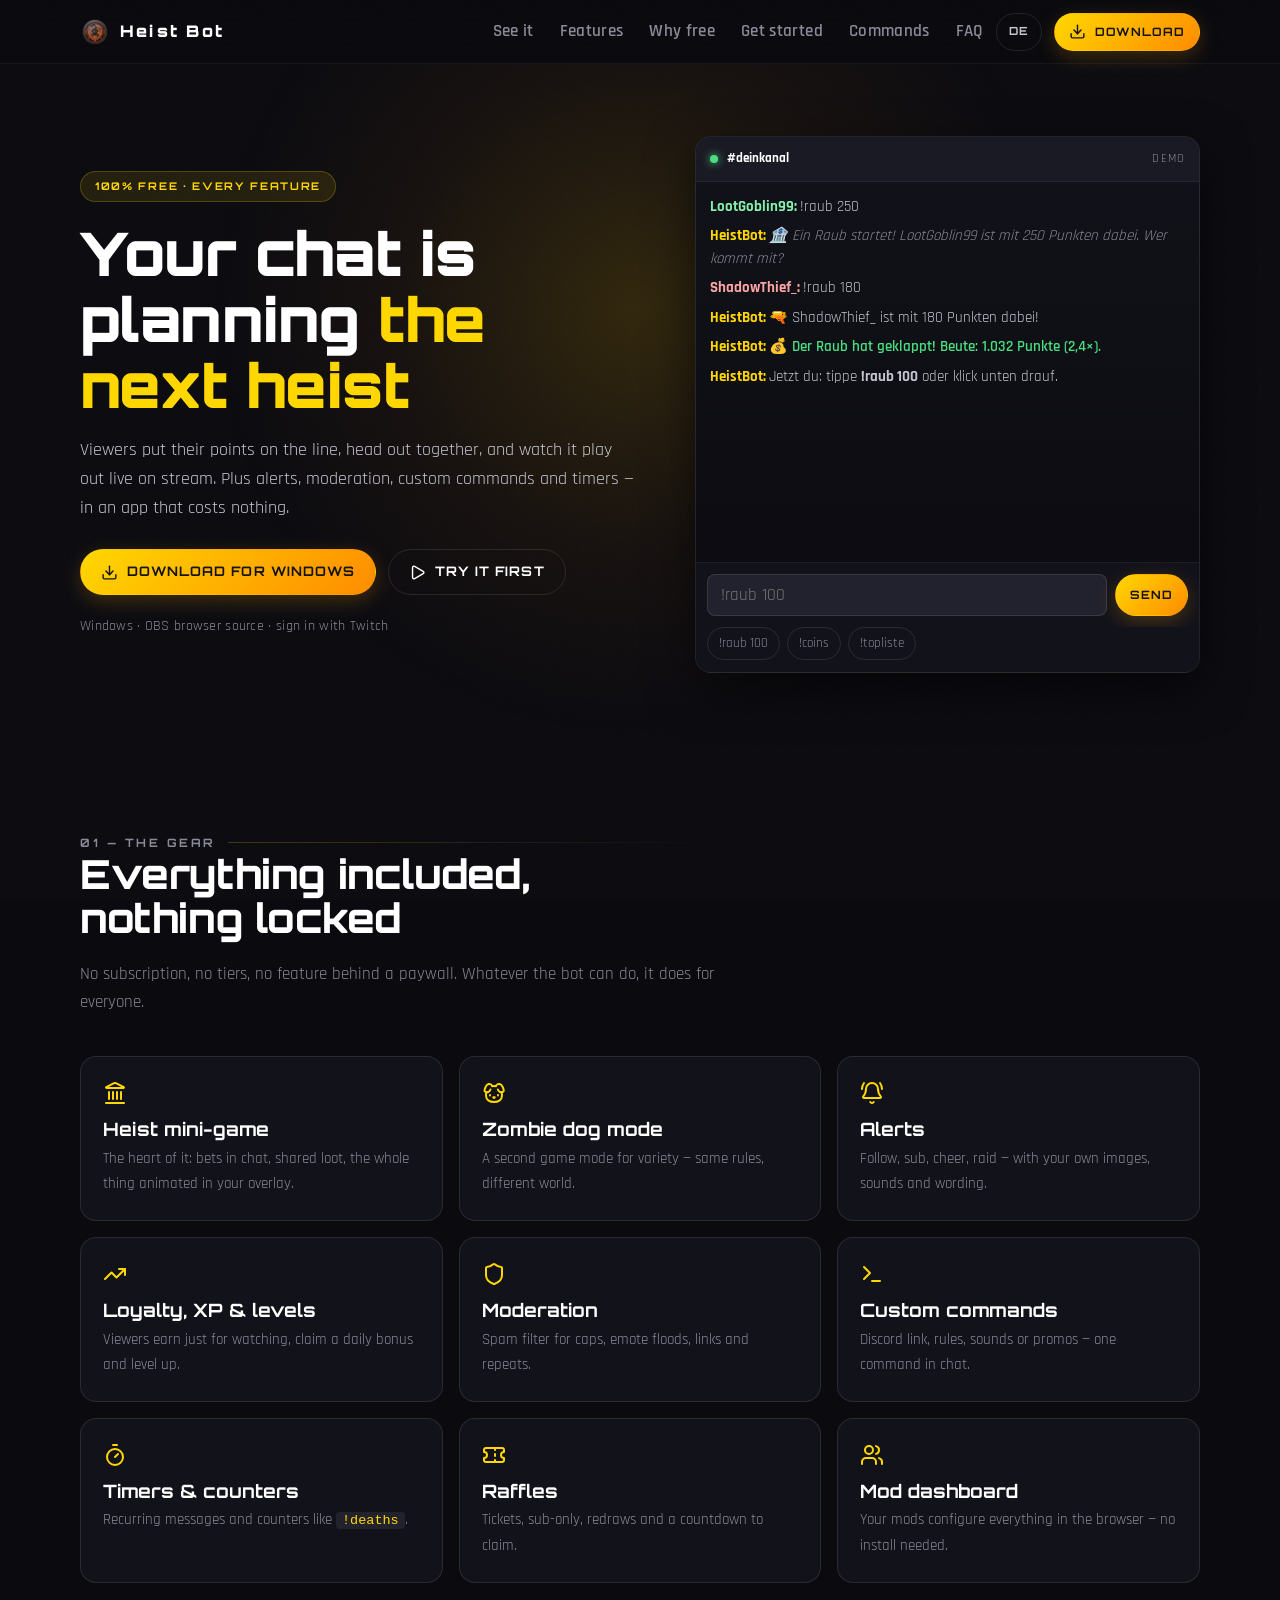
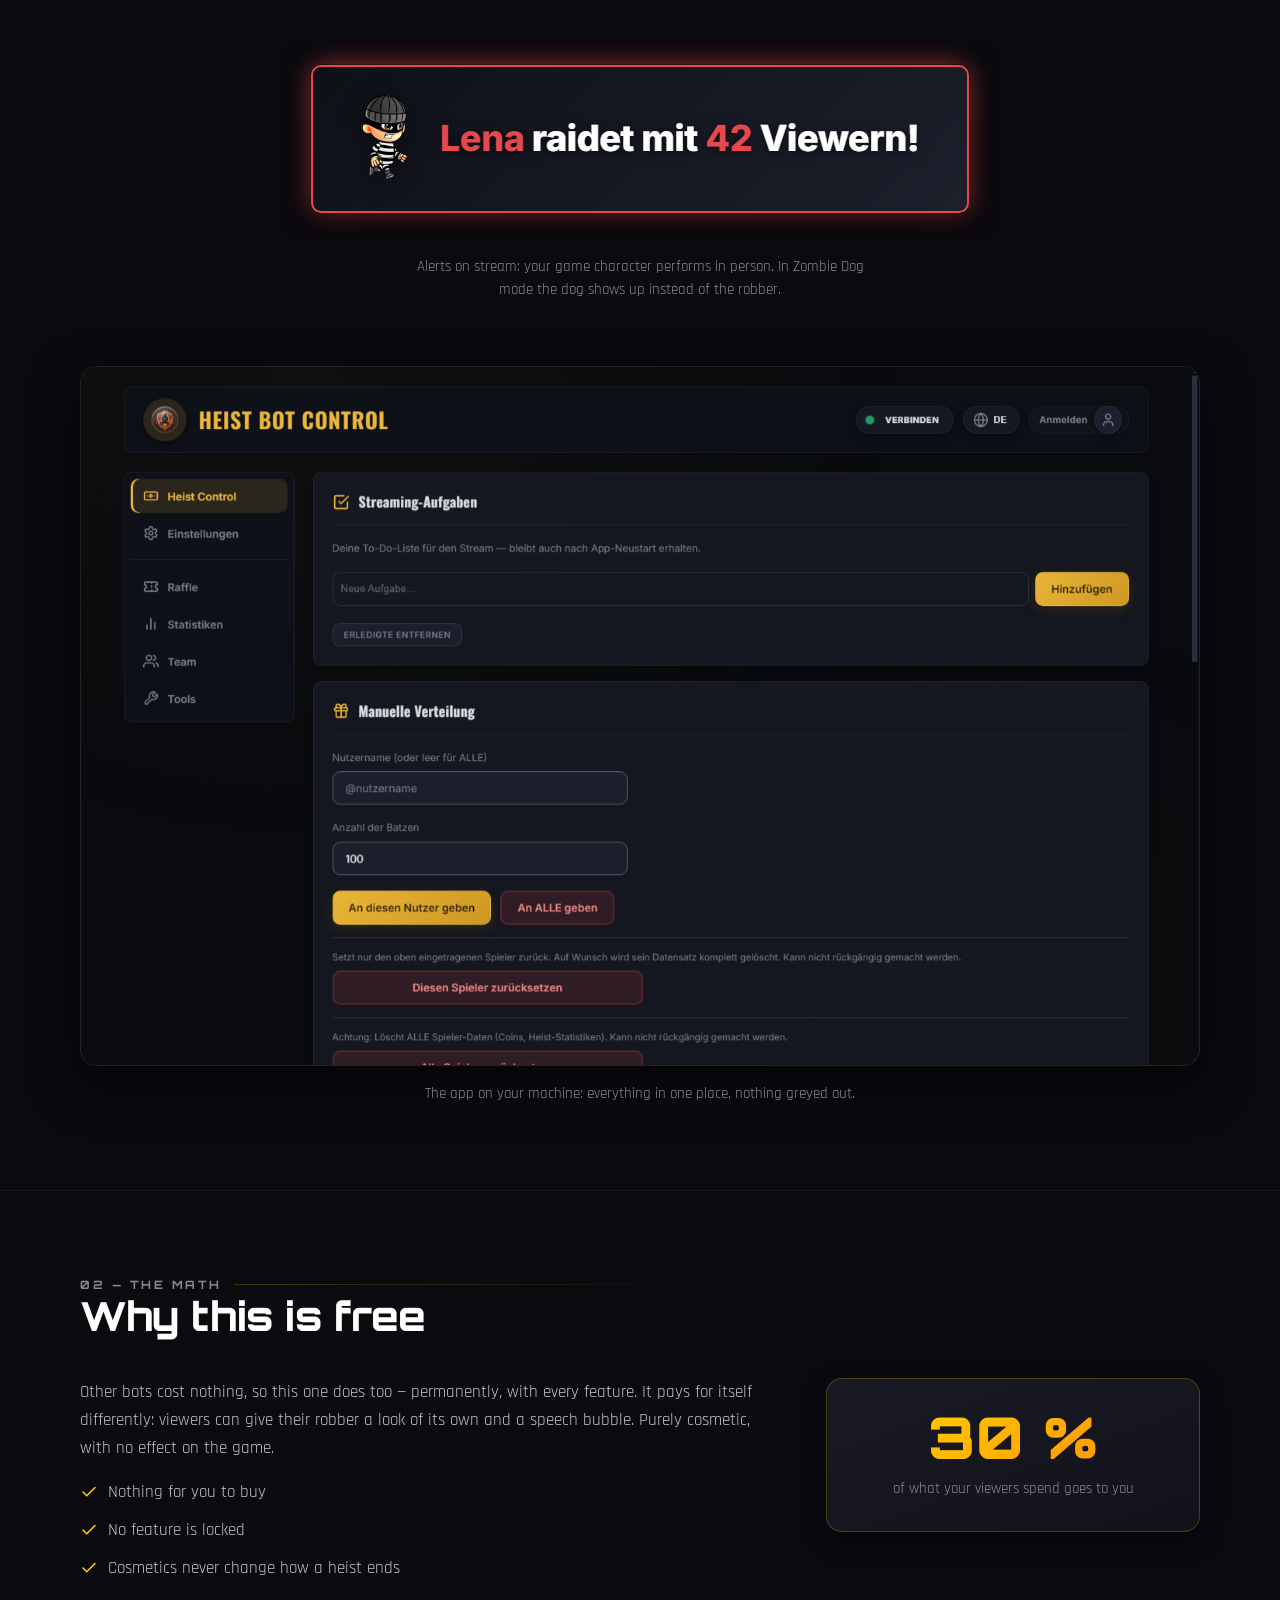
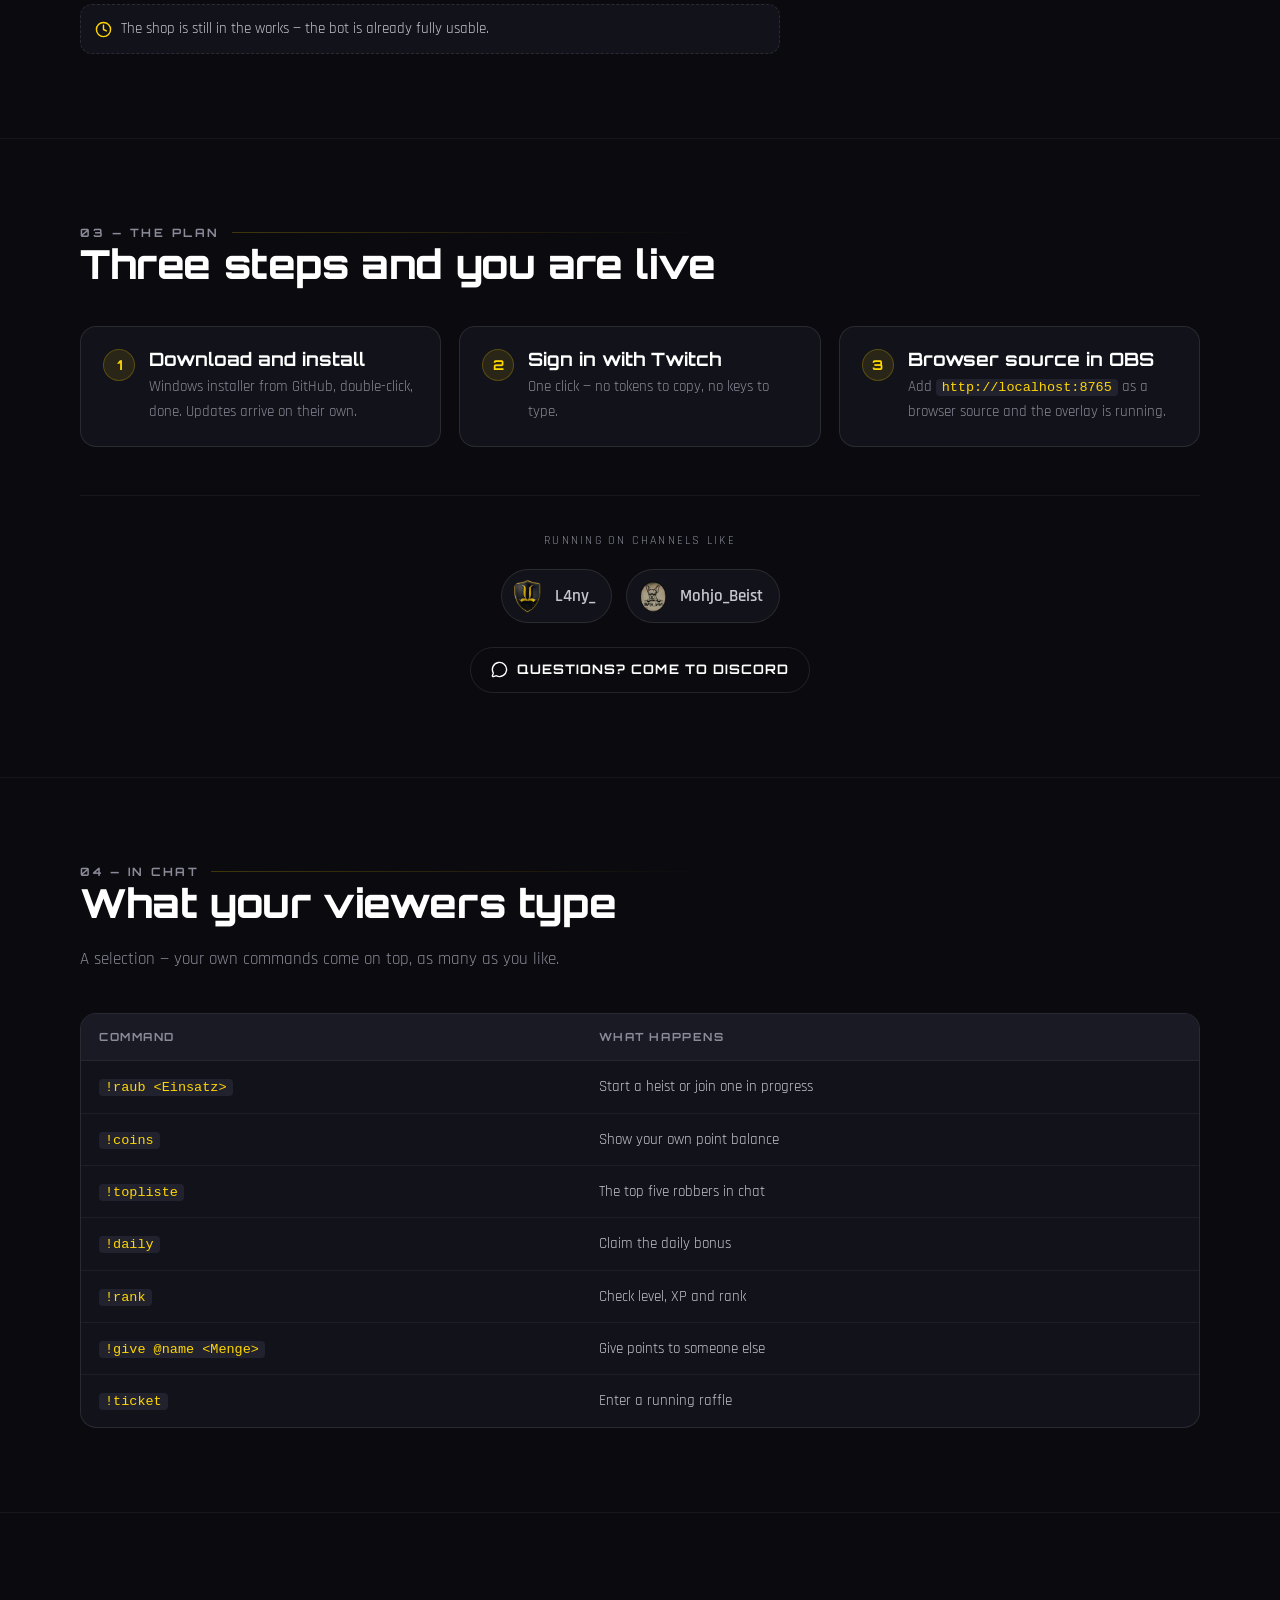
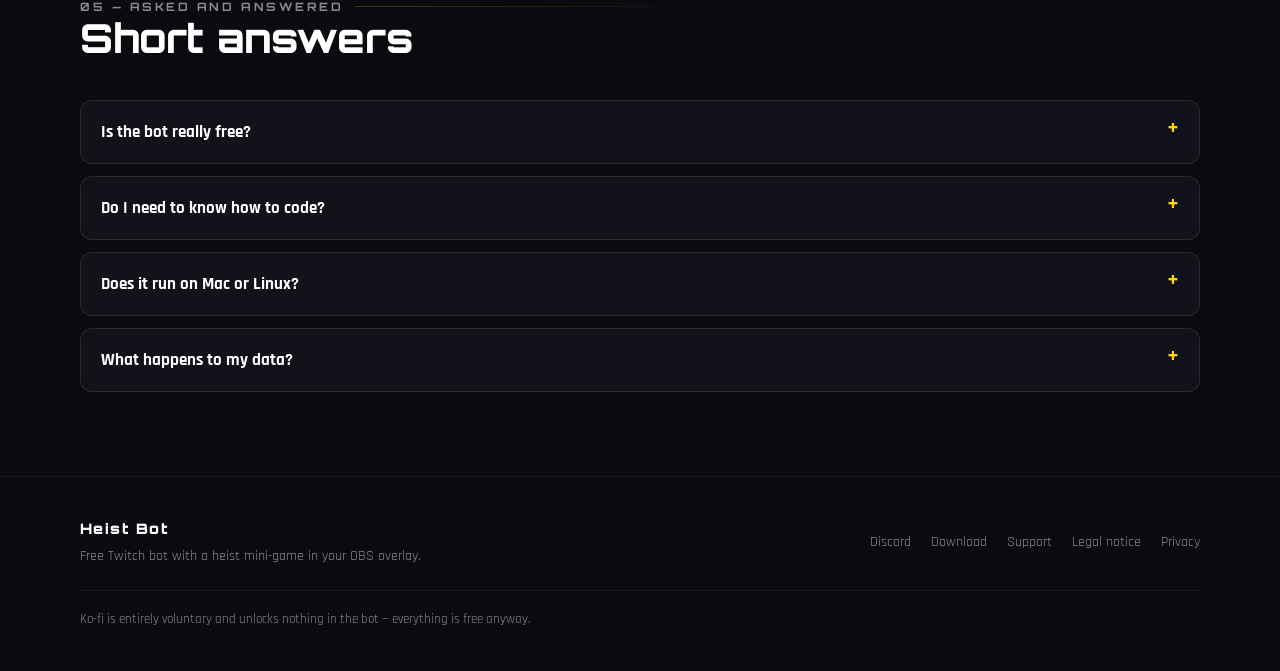
==== commit 38785742: "feat(landing): echte Produktbilder statt gar keiner Die Seite verkauft ein sichtbares Produkt und ze" ====
--- a/index.html
+++ b/index.html
@@ -15,13 +15,19 @@
     <meta property="og:url" content="https://www.heist-bot.pro">
     <meta property="og:title" content="Heist Bot — kostenloser Twitch-Bot mit Raub-Minispiel">
     <meta property="og:description" content="Dein Chat plant den nächsten Raub — sichtbar im Stream. 100 % kostenlos, alle Funktionen.">
-    <!-- og:image bewusst leer: die vorhandenen Screenshots zeigen noch das
-         abgeschaffte PRO-Modell. Sobald ein aktuelles Bild existiert, hier
-         und bei twitter:image eintragen. -->
+    <!-- Bewusst KEIN Oberflaechen-Screenshot: die vorhandenen zeigen noch das
+         abgeschaffte PRO-Modell. Diese Karte nutzt die echte Spielfigur und
+         die aktuelle Produktpalette, veraltet also nicht mit jedem UI-Umbau.
+         Neu bauen: tools/og-card.html + tools/capture-og.js. -->
+    <meta property="og:image" content="https://www.heist-bot.pro/assets/og-image.png">
+    <meta property="og:image:width" content="1200">
+    <meta property="og:image:height" content="630">
+    <meta property="og:image:alt" content="Heist Bot — der Räuber aus dem Stream-Overlay neben dem Schriftzug, mit dem Hinweis „100 % kostenlos“.">
     <meta property="twitter:card" content="summary_large_image">
     <meta property="twitter:url" content="https://www.heist-bot.pro">
     <meta property="twitter:title" content="Heist Bot — kostenloser Twitch-Bot mit Raub-Minispiel">
     <meta property="twitter:description" content="Dein Chat plant den nächsten Raub — sichtbar im Stream. 100 % kostenlos, alle Funktionen.">
+    <meta property="twitter:image" content="https://www.heist-bot.pro/assets/og-image.png">
 
     <link rel="canonical" href="https://www.heist-bot.pro">
     <link rel="icon" type="image/png" href="assets/favicon.png">
@@ -195,6 +201,27 @@
                     <p data-i18n="fn9_b">Deine Mods konfigurieren im Browser — ganz ohne Installation.</p>
                 </article>
             </div>
+
+            <!-- Beides sind echte Aufnahmen aus dem laufenden Produkt,
+                 erzeugt mit tools/capture-shots.js. Bei jeder groesseren
+                 Aenderung neu aufnehmen, statt sie veralten zu lassen. -->
+            <div class="schaustuecke">
+                <figure class="schaustueck">
+                    <img src="assets/shots/alert-raeuber.png" width="710" height="200"
+                         loading="lazy" decoding="async"
+                         alt="Alert im Stream: der Räuber aus dem Spiel läuft neben der Meldung „Lena raidet mit 42 Viewern!“"
+                         data-i18n="sc_alert_alt" data-i18n-attr="alt">
+                    <figcaption data-i18n="sc_alert_b">Alerts im Stream: deine Spielfigur tritt selbst auf. Im Zombie-Hunde-Modus kommt statt des Räubers der Hund.</figcaption>
+                </figure>
+
+                <figure class="schaustueck schaustueck--fenster">
+                    <img src="assets/shots/dashboard.png" width="1440" height="900"
+                         loading="lazy" decoding="async"
+                         alt="Das Heist-Bot-Fenster auf dem Rechner des Streamers mit Seitenleiste, Aufgabenliste und Münzverteilung"
+                         data-i18n="sc_dash_alt" data-i18n-attr="alt">
+                    <figcaption data-i18n="sc_dash_b">Die App auf deinem Rechner: alles an einem Ort, nichts ausgegraut.</figcaption>
+                </figure>
+            </div>
         </div>
     </section>
 
--- a/assets/css/site.css
+++ b/assets/css/site.css
@@ -422,7 +422,22 @@
     font-family: 'Rajdhani', sans-serif;
 }
 
-.chat-eingabe input:focus { outline: none; border-color: var(--gold-line); }
+/* Der einzige Fokus-Indikator der Seite. Vorher wurde die native Umrandung
+   entfernt und nur die Rahmenfarbe auf --gold-line (Gold mit 22 % Deckkraft)
+   gesetzt — das ergab 1,77:1 gegen das Eingabefeld und war damit praktisch
+   unsichtbar. Jetzt ein voller Goldring: sichtbar, ohne das Layout zu
+   verschieben, weil outline keinen Platz einnimmt. */
+.chat-eingabe input:focus-visible {
+    outline: 2px solid var(--gold);
+    outline-offset: 2px;
+    border-color: var(--gold);
+}
+
+/* Maus-Klicks bekommen weiterhin nur die ruhige Rahmenhervorhebung. */
+.chat-eingabe input:focus:not(:focus-visible) {
+    outline: none;
+    border-color: var(--gold-line);
+}
 
 .chat-vorschlaege {
     display: flex;
@@ -725,3 +740,45 @@
     .sprache { min-height: 44px; min-width: 50px; }
     .hamburger { width: 44px; height: 44px; }
 }
+
+/* ── Schaustücke: echte Aufnahmen aus dem laufenden Produkt ──────────────
+   Der Alert steht bewusst OHNE Rahmen: die OBS-Quelle ist transparent, und
+   genau so sieht ihn der Zuschauer — frei über dem Bild. Das App-Fenster
+   bekommt dagegen einen Rahmen, weil es ein Fenster IST. */
+
+.schaustuecke {
+    margin-top: 56px;
+    display: grid;
+    gap: 52px;
+}
+
+.schaustueck { margin: 0; }
+
+.schaustueck img {
+    display: block;
+    width: 100%;
+    max-width: 710px;
+    height: auto;
+    margin-inline: auto;
+}
+
+.schaustueck figcaption {
+    margin-top: 16px;
+    text-align: center;
+    font-size: 15px;
+    line-height: 1.55;
+    color: var(--text-3);
+    max-width: 56ch;
+    margin-inline: auto;
+}
+
+.schaustueck--fenster img {
+    max-width: 100%;
+    border: 1px solid var(--outline);
+    border-radius: var(--r-lg);
+    box-shadow: 0 18px 48px rgb(0 0 0 / .5);
+}
+
+@media (min-width: 900px) {
+    .schaustuecke { gap: 64px; }
+}
